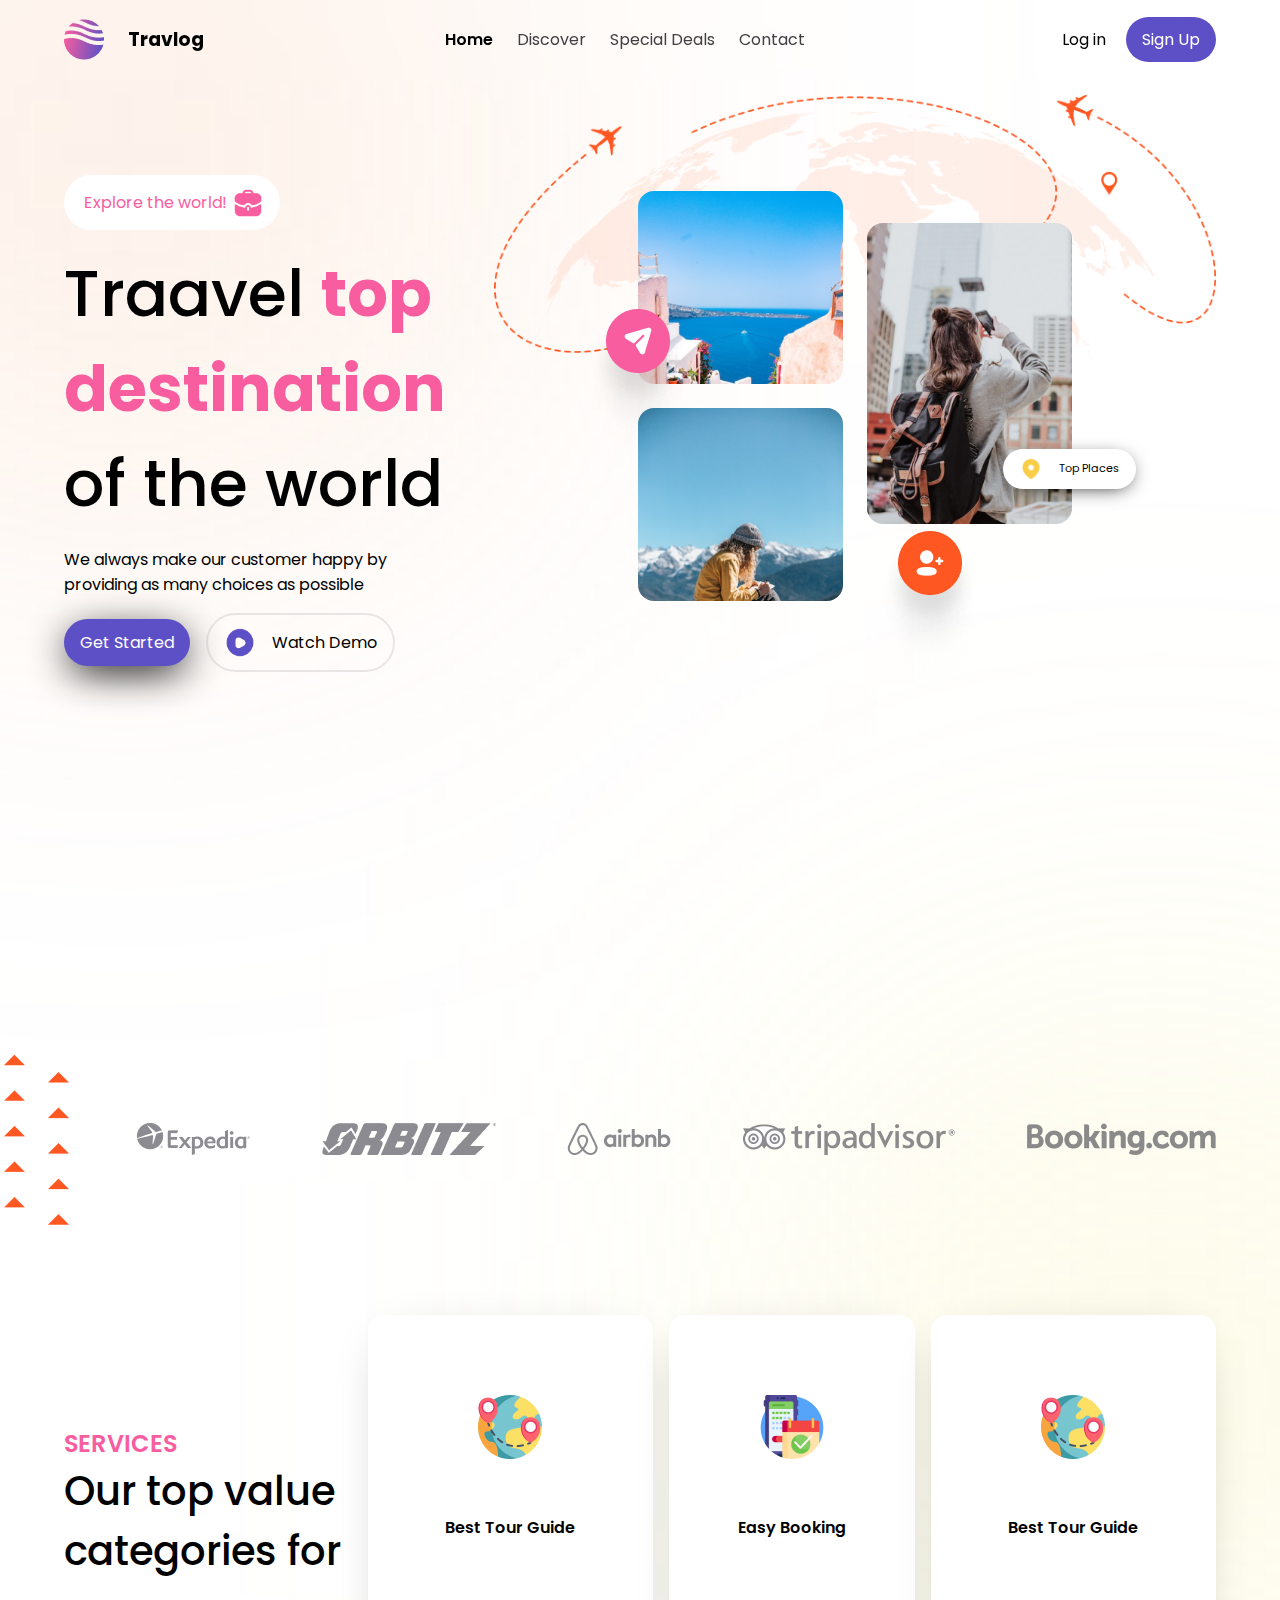
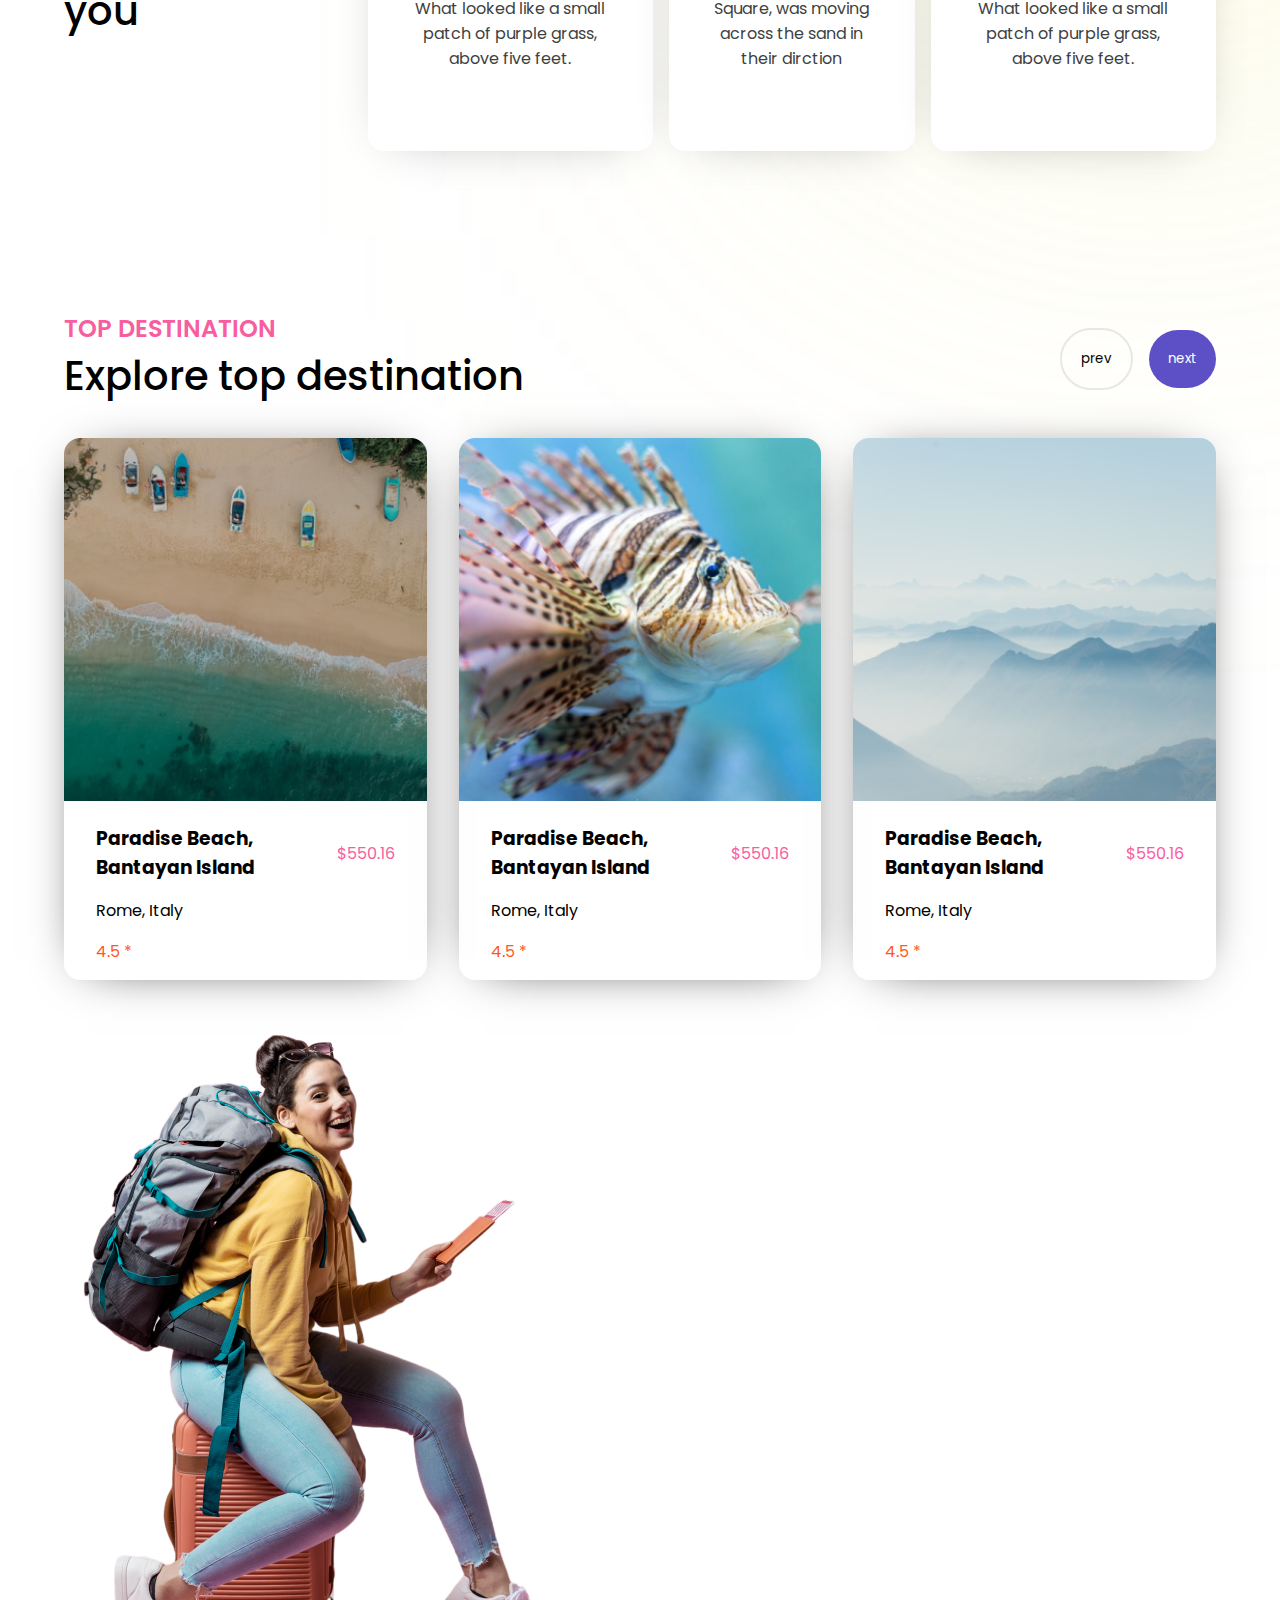
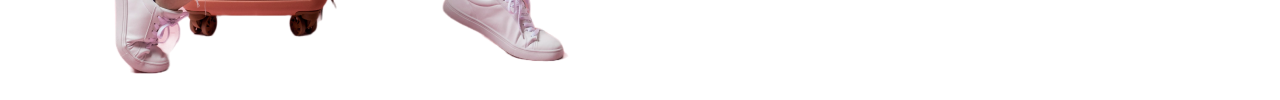
==== indext.html @ 94cabd5f "Initial commit" ====
<!DOCTYPE html>
<html lang="en">

<head>
    <meta charset="UTF-8">
    <meta name="viewport" content="width=device-width, initial-scale=1.0">
    <title>Travel</title>
    <link rel="stylesheet" href="style.css">
    <link rel="icon" href="images/logo.png" />
</head>

<body>
    <div class="container">
        <span class="oragne-gradient"></span>
        <nav>
            <div class="logo-filed">
                <img src="images/logo.png" alt="">
                <h3>Travlog</h3>
            </div>
            <ul class="list-items">
                <li>Home</li>
                <li>Discover</li>
                <li>Special Deals</li>
                <li>Contact</li>
            </ul>
            <div class="sign-in-sign-up-btn">
                <a href="#">Log in</a>
                <a href="#">Sign Up</a>
            </div>
        </nav>

        <section class="section1">
            <div class="left-side-content">
                <a href="#" class="explore"><img src="images/work.png" alt=""> Explore the world!</a>
                <h1>Traavel <span>top destination</span> of the world</h1>
                <p>We always make our customer happy by providing as many choices as possible</p>
                <div class="btns">
                    <a href="#">Get Started</a>
                    <a href="#"><img src="images/play-circle-icon.png" alt=""> Watch Demo</a>
                </div>
            </div>
            <div class="right-side-content">
                <img src="images/layer.png" alt="" class="layer">
                <div class="images-field">
                    <div class="right-image-field">
                        <img src="images/icon (2).png" alt="" class="send-icon">
                        <div class="img-field">
                            <img src="images/image (2).png" alt="">
                        </div>
                        <div class="img-field">
                            <img src="images/image (3).png" alt="">
                        </div>
                    </div>
                    <div class="left-image-field">
                        <img src="images/image (4).png" alt="">
                        <img src="images/icon (3).png" alt="">
                        <a href="#" class="location"><img src="images/location.png" alt="" class="loc-icon"> Top Places</a>
                    </div>
                </div>
            </div>
        </section>


        <section class="section2">
            <span class="yellow-gradient"></span>
            <img src="images/brand (1).png" alt="">
            <img src="images/brand (2).png" alt="">
            <img src="images/brand (3).png" alt="">
            <img src="images/brand (4).png" alt="">
            <img src="images/brand (5).png" alt="">
            <img src="images/stars5.png" alt="" class="start">
        </section>


        <section class="section3">
            <div class="content">
                <p class="pink-heading">SERVICES</p>
                <h1 class="sub-heading">Our top value categories for you</h1>
            </div>
            <div class="sec-card">
                <img src="images/destination.png" alt="">
                <p>Best Tour Guide</p>
                <p>What looked like a small patch of purple grass, above five feet.</p>
            </div>
            <div class="sec-card">
                <img src="images/booking.png" alt="">
                <p>Easy Booking</p>
                <p>Square, was moving across the sand in their dirction</p>
            </div>
            <div class="sec-card">
                <img src="images/destination.png" alt="">
                <p>Best Tour Guide</p>
                <p>What looked like a small patch of purple grass, above five feet.</p>
            </div>
        </section>


        <section class="section4">
            <div class="top-container">
                <div class="heading">
                    <p class="pink-heading">TOP DESTINATION</p>
                    <p class="sub-heading">Explore top destination</p>
                </div>
                <div class="next-prev-btns">
                    <button>prev</button>
                    <button>next</button>
                </div>
            </div>
            <div class="bottom-container">
                <div class="bt-card">
                    <div class="img-field">
                        <img src="images/image (7).png" alt="">
                    </div>
                    <div class="details">
                        <span>
                            <h3>Paradise Beach, Bantayan Island</h3>
                            <p>$550.16</p>
                        </span>
                        <p>Rome, Italy</p>
                        <p class="rating">4.5 *</p>
                    </div>
                </div>
                <div class="bt-card">
                    <div class="img-field">
                        <img src="images/image (8).png" alt="">
                    </div>
                    <div class="details">
                        <span>
                            <h3>Paradise Beach, Bantayan Island</h3>
                            <p>$550.16</p>
                        </span>
                        <p>Rome, Italy</p>
                        <p class="rating">4.5 *</p>
                    </div>
                </div>
                <div class="bt-card">
                    <div class="img-field">
                        <img src="images/image (9).png" alt="">
                    </div>
                    <div class="details">
                        <span>
                            <h3>Paradise Beach, Bantayan Island</h3>
                            <p>$550.16</p>
                        </span>
                        <p>Rome, Italy</p>
                        <p class="rating">4.5 *</p>
                    </div>
                </div>
            </div>
        </section>



        <section class="section5">
            <div class="section5-left-field">
                <div class="yellow-container">
                    <img src="/images/girl-img.png" alt="">
                </div>
            </div>
            <div class="section5-right-field"></div>
        </section>
    </div>
</body>

</html>
---- style.css ----
@import url('https://fonts.googleapis.com/css2?family=Poppins:ital,wght@0,100;0,200;0,300;0,400;0,500;0,600;0,700;0,800;0,900;1,100;1,200;1,300;1,400;1,500;1,600;1,700;1,800;1,900&display=swap');


* {
    padding: 0;
    margin: 0;
    box-sizing: border-box;
    font-family: "Poppins", sans-serif;
    text-decoration: none;
}

:root{
    --padding: 1rem 5%;
    --grey-500: #403f42;
    --btn-color: #5D50C6;
    --pink-color: #F85E9F;
    --black-color: #000;
    --white-color: #fff;
    --rating-color: #FF5722;
}

body {
    overflow-x: hidden;
}

.container {
    width: 100%;
}




/* ========================nav============================= */

nav {
    width: 100%;
    display: flex;
    align-items: center;
    justify-content: space-between;
    padding: var(--padding);
    position: sticky;
    top: 0;
    backdrop-filter: blur(20px);
    z-index: 100;
}

nav ul,.logo-filed {
    display: flex;
    align-items: center;
    gap: 1.5rem;
    list-style: none;
}

nav ul li:first-child {
    font-weight: 600;
    color: var(--black-color);
}

nav .list-items li {
    color: var(--grey-500);
}

.sign-in-sign-up-btn {
    border-radius: 10rem;
    padding: 0.7rem 0;
}

.sign-in-sign-up-btn a {
    background: var(--btn-color);
    color: var(--white-color);
    padding: 0.7rem 1rem;
    border-radius: 10rem;
}

.sign-in-sign-up-btn a:first-child {
    background: var(--white-color);
    color: var(--black-color);
}




/* =========================section1=============================== */

.oragne-gradient::before {
    content: '';
    position: absolute;
    width: 500px;
    height: 500px;
    background: #f5a56f5f;
    filter: blur(300px);
    z-index: -1;
    left: -8rem;
    top: -6rem;
}

.section1 {
    width: 100%;
    display: grid;
    grid-template-columns: 1fr 2fr;
    gap: 3rem;
    padding: var(--padding);
    height: 100vh;
}

.section1 .left-side-content {
    display: flex;
    gap: 1rem;
    flex-direction: column;
    padding: 5rem 0;
}

.section1 .explore {
    display: flex;
    align-items: center;
    flex-direction: row-reverse;
    color: var(--pink-color);
    background: var(--white-color);
    padding: 0.7rem 1rem;
    border-radius: 10rem;
    gap: 5px;
    width: 13.5rem;
}

.section1 a img {
    width: 2rem;
}

.section1 .left-side-content h1 {
    font-size: 5vw;
    font-weight: 500;
}

.section1 .left-side-content h1 span {
    color: var(--pink-color);
    font-weight: 700;
}

.left-side-content .btns {
    display: flex;
    align-items: center;
    gap: 1rem;

}

.btns a {
    background: var(--btn-color);
    color: var(--white-color);
    padding: 0.7rem 1rem;
    border-radius: 10rem;
    box-shadow: 0 10px 40px -5px var(--black-color);
}

.btns a:last-child {
    background: transparent;
    color: var(--black-color);
    display: flex;
    align-items: center;
    gap: 1rem;
    padding: 0.7rem 1rem;
    border-radius: 10rem;
    border: 2px solid #aeaeae47;
    box-shadow: none;
}

.section1 .right-side-content .layer {
    width: 100%;
}

.section1 .right-side-content {
    position: relative;
}

.right-side-content .images-field {
    display: flex;
    position: absolute;
    top: 6rem;
    left: 20%;
    width: 60%;
    gap: 1.5rem;
}

.right-image-field {
    display: flex;
    gap: 1.5rem;
    flex-direction: column;
    width: 100%;
}

.right-image-field .img-field {
    height: 30%;
    overflow: hidden;
    border-radius: 1rem;
    width: 100%;
    position: relative;
}

.right-image-field .img-field img{
    width: 100%;
}

.left-image-field {
    padding-top: 2rem;
    width: 100%;
}

.left-image-field img:first-child {
    width: 100%;
    border-radius: 1rem;
}

.send-icon {
    position: absolute;
    top: 45%;
    left: 0%;
    transform: translate(-50%,-100%);
    z-index: 10;
}

.location {
    display: flex;
    align-items: center;
    border-radius: 10rem;
    background: var(--white-color);
    padding: 0.5rem 1rem;
    color: var(--black-color);
    position: absolute;
    top: 40%;
    gap: 1rem;
    right: -4rem;
    box-shadow: 0 4px 20px -7px var(--black-color);
    font-size: 0.7rem;

}

.location img {
    width: 1.5rem !important;
}








/* ============================section2======================== */

.section2 {
    padding: var(--padding);
    display: flex;
    align-items: center;
    justify-content: space-between;
    gap: 1rem;
    width: 100%;
    margin-top: 8rem;
}

.section2 .start {
    position: absolute;
    left: 4px;
}

.yellow-gradient:before {
    content: '';
    position: absolute;
    width: 500px;
    height: 500px;
    background: #f5e86f5f;
    filter: blur(300px);
    z-index: -1;
    right: -8rem;
}






/* ========================section3====================== */

.section3 {
    display: flex;
    align-items: center;
    padding: var(--padding);
    margin-top: 8rem;
    gap: 1rem;
}

.pink-heading{
    color: var(--pink-color);
    font-weight: 600;
    font-size: 1.5rem;
}

.sub-heading{
    font-size: 2.5rem;
    font-weight: 500;
}

.sec-card {
    background: var(--white-color);
    padding: 5rem 2rem;
    display: flex;
    align-items: center;
    flex-direction: column;
    text-align: center;
    gap: 3.5rem;
    border-radius: 1rem;
    box-shadow: 0 8px 50px -25px #00000055;
}

.sec-card p{
    font-weight: 600;
}

.sec-card p:last-child {
    font-weight: 400;
    color: var(--grey-500);
}








/* ========================section4============================= */

.section4 {
    display: flex;
    flex-direction: column;
    gap: 2rem;
    margin-top: 8rem;
    padding: var(--padding);
}

.section4 .top-container{
    display: flex;
    align-items: center;
    justify-content: space-between;
}

.section4 .top-container .next-prev-btns {
    display: flex;
    align-items: center;
    gap: 1rem;
}

.next-prev-btns button {
    border: 0;
    outline: 0;
    padding: 1.2rem;
    border-radius: 10rem;
    background: var(--btn-color);
    color: var(--white-color);
}

.next-prev-btns button:first-child {
    background: transparent;
    color: var(--black-color);
    border: 2px solid #aeaeae47;
}

.section4 .bottom-container {
    display: grid;
    grid-template-columns: repeat(auto-fill,minmax(350px,1fr));
    gap: 2rem;
}

.bottom-container .bt-card {
    border-radius: 1rem;
    box-shadow: 0 4px 50px -25px rgba(0,0,0,1);
}

.bottom-container .bt-card img {
    border-radius: 1rem 1rem 0 0;
    width: 100%;
}

.bt-card .details {
    padding: 1rem 2rem;
    gap: 1rem;
    display: flex;
    flex-direction: column;
}

.bt-card .details span {
    display: flex;
    align-items: center;
    justify-content: space-between;
}

.bt-card .details span p {
    color: var(--pink-color);
}

.bt-card .rating {
    color: var(--rating-color);
}













@media(max-width: 800px){
    .section1 {
        grid-template-columns: 1fr;
        height: 100vh;
    }
    .section1 .left-side-content {
        padding: 1rem 0;
    }
    .section2 {
        margin-top: 20rem;
        flex-wrap: wrap;
    }
    .section2 .start {
        display: none;
    }
    .section3 {
        flex-direction: column;
        gap: 2rem;
    }
    .sec-card {
        width: 80%;
    }
    .section4 .bottom-container {
        grid-template-columns: repeat(auto-fill,minmax(250px,1fr));
        gap: 2rem;
    }
}
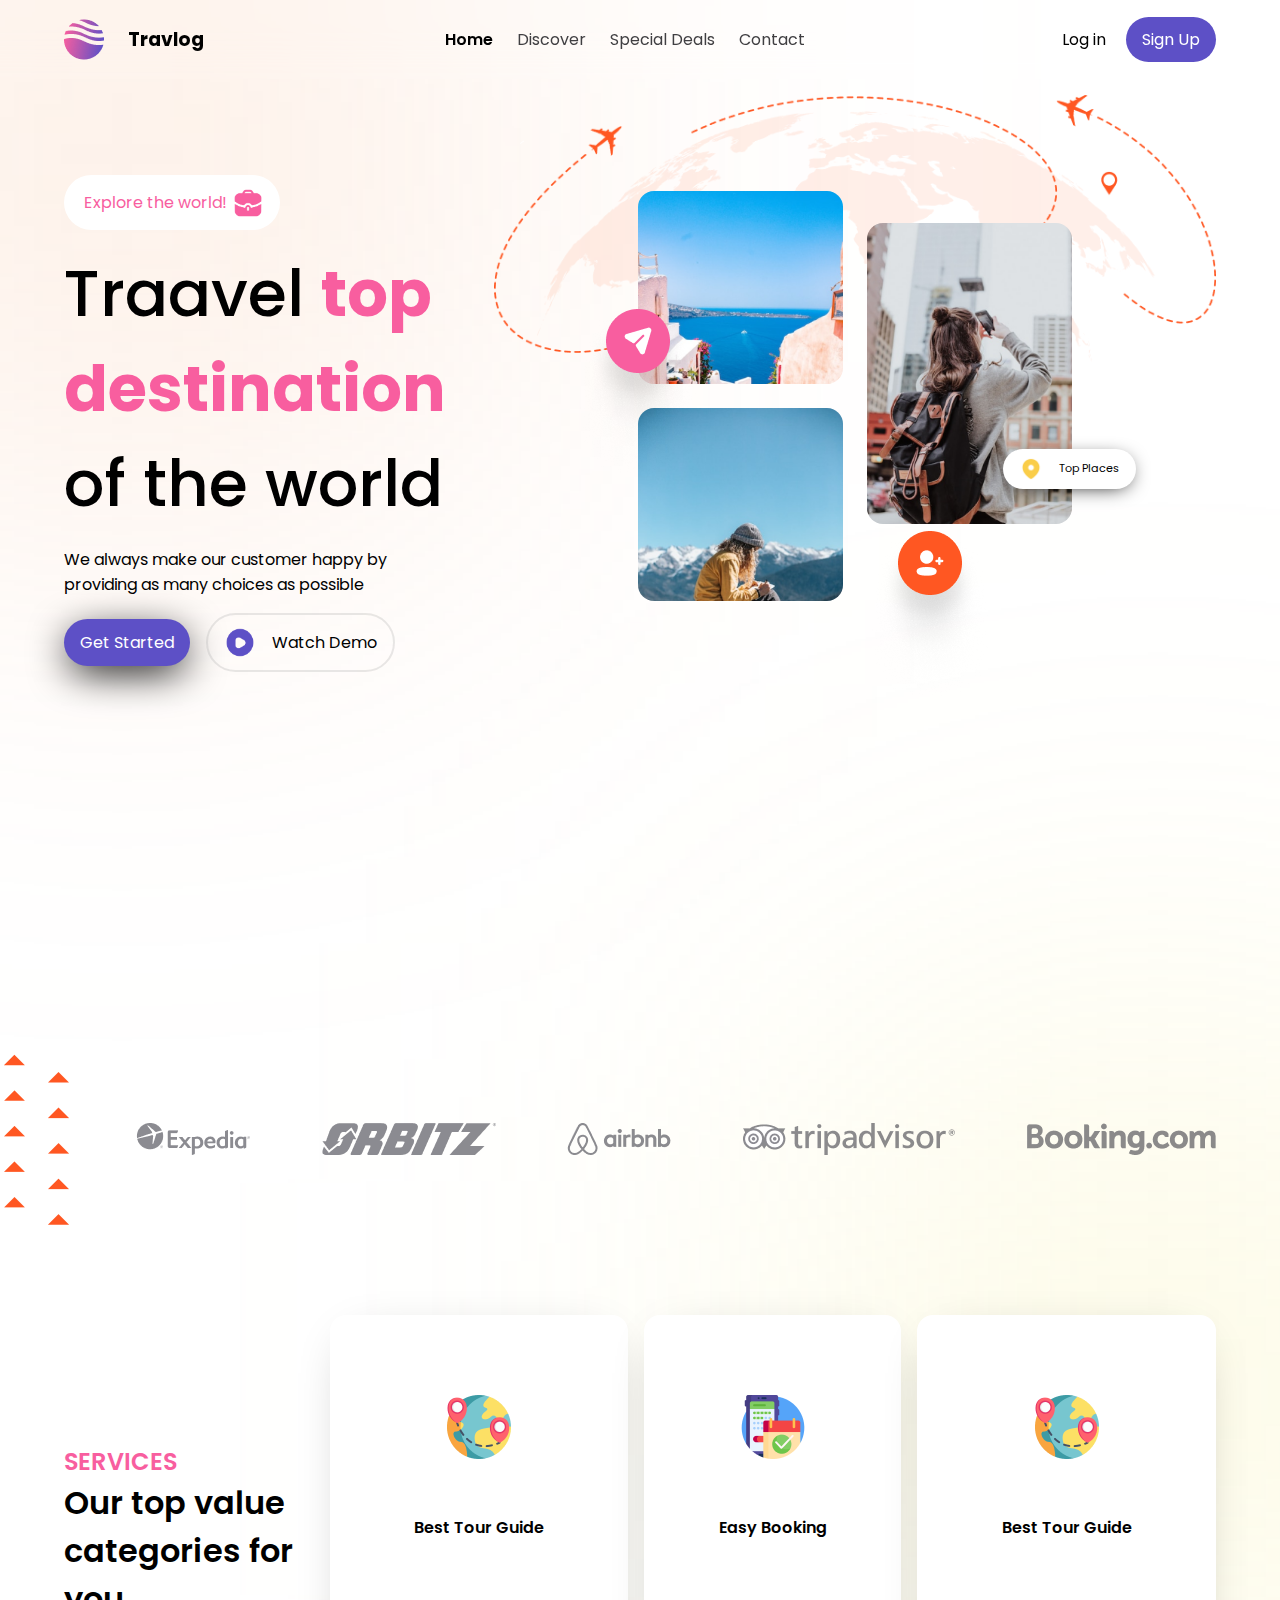
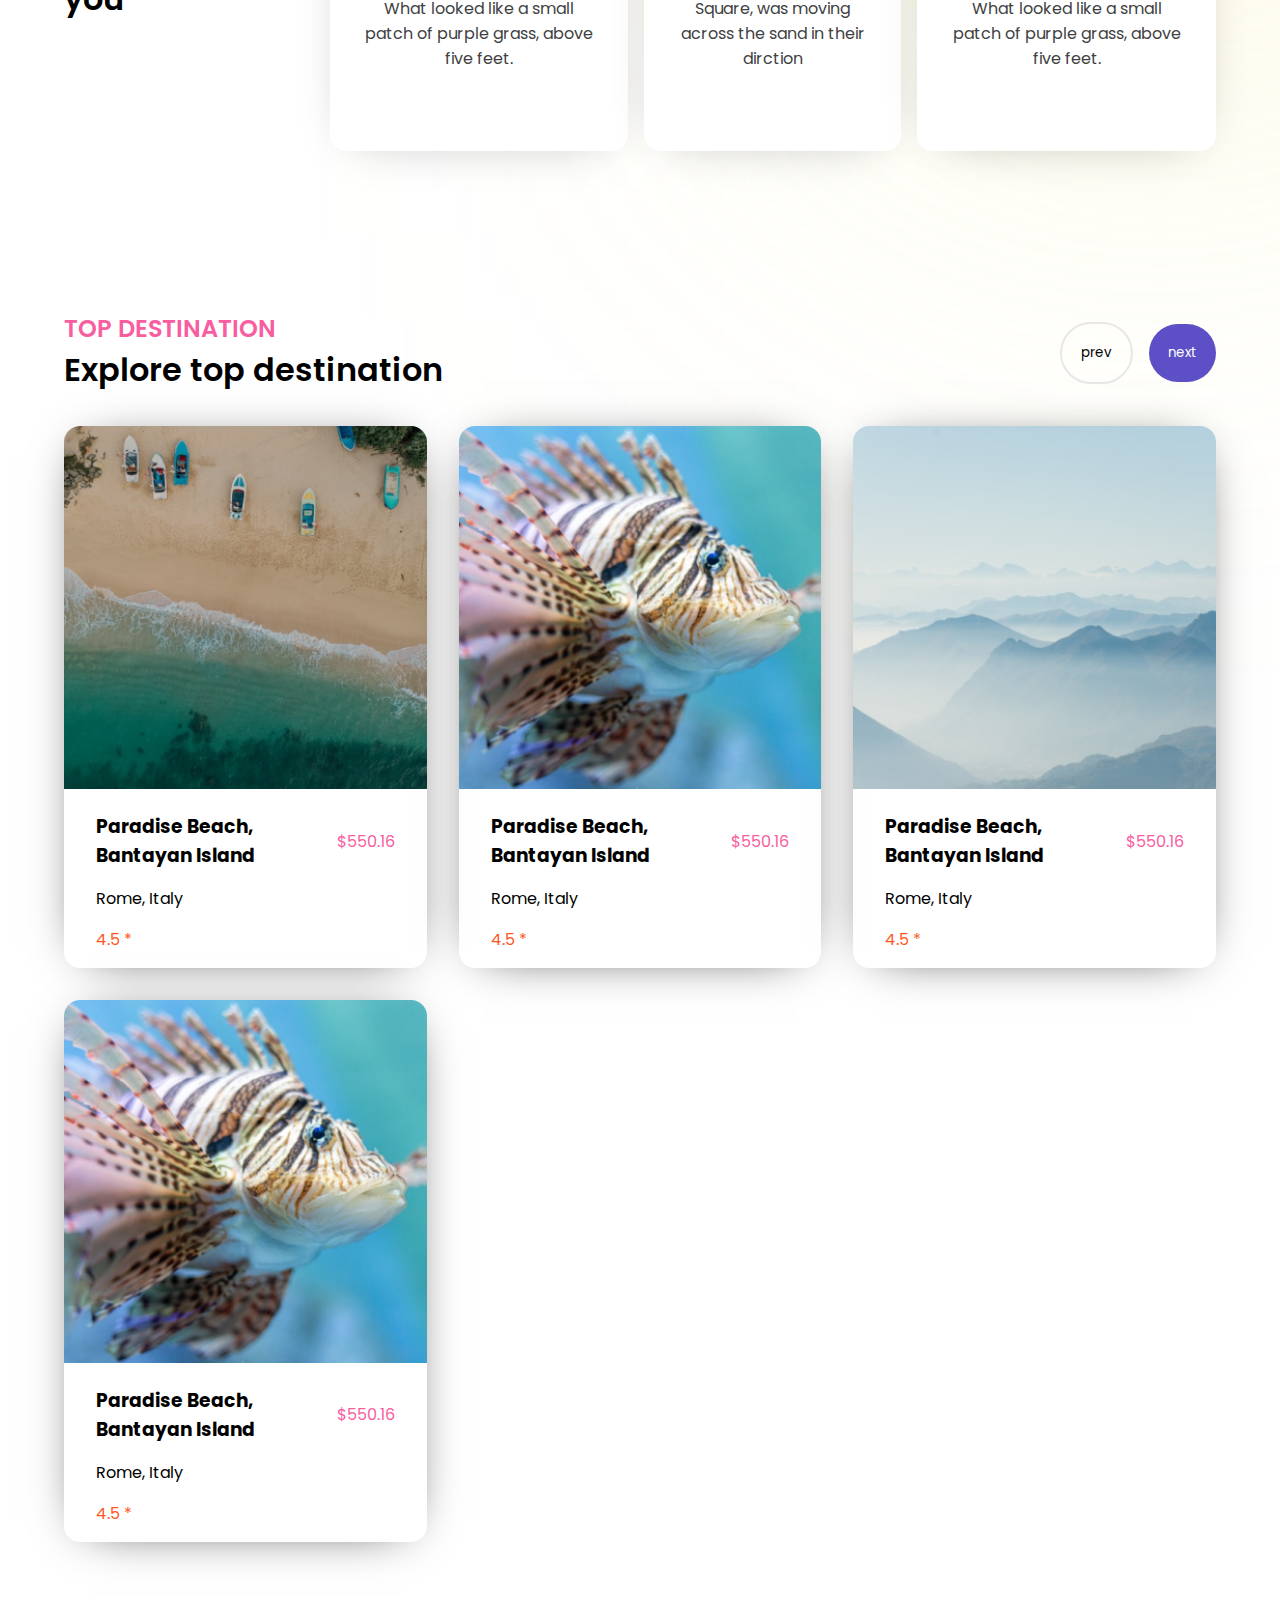
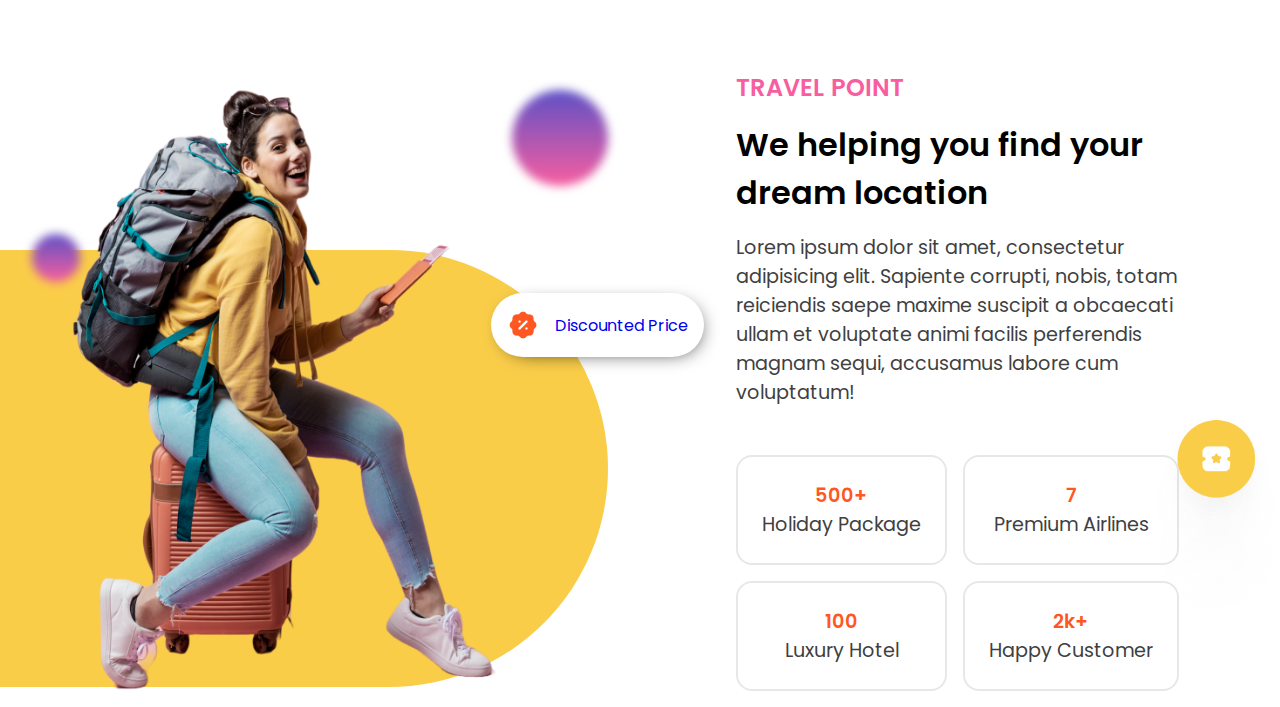
==== commit 75154983: "section5" ====
--- a/indext.html
+++ b/indext.html
@@ -146,6 +146,19 @@
                         <p class="rating">4.5 *</p>
                     </div>
                 </div>
+                <div class="bt-card">
+                    <div class="img-field">
+                        <img src="images/image (8).png" alt="">
+                    </div>
+                    <div class="details">
+                        <span>
+                            <h3>Paradise Beach, Bantayan Island</h3>
+                            <p>$550.16</p>
+                        </span>
+                        <p>Rome, Italy</p>
+                        <p class="rating">4.5 *</p>
+                    </div>
+                </div>
             </div>
         </section>
 
@@ -153,11 +166,43 @@
 
         <section class="section5">
             <div class="section5-left-field">
+                <img src="/images/girl-img.png" alt="" class="girl-image">
                 <div class="yellow-container">
-                    <img src="/images/girl-img.png" alt="">
-                </div>
-            </div>
-            <div class="section5-right-field"></div>
+                    <a href="#" class="discount"><img src="images/discount.png" alt="" class="loc-icon"> Discounted Price</a>
+                    <span class="gradient-color"></span>                    
+                    <span class="gradient-color2"></span>                    
+
+                </div>
+            </div>
+            <div class="section5-right-field">
+                <p class="pink-heading">TRAVEL POINT</p>
+                <P class="sub-heading">We helping you find your dream location</P>
+                <p class="paragraph">Lorem ipsum dolor sit amet, consectetur adipisicing elit. Sapiente corrupti, nobis, totam reiciendis saepe maxime suscipit a obcaecati ullam et voluptate animi facilis perferendis magnam sequi, accusamus labore cum voluptatum!</p>
+
+                <div class="four-box">
+                    <div>
+                        <span>
+                            <p>500+</p>
+                            <P>Holiday Package</P>
+                        </span>
+                        <span>
+                            <p>100</p>
+                            <p>Luxury Hotel</p>
+                        </span>
+                    </div>
+                    <div>
+                        <span>
+                            <p>7</p>
+                            <p>Premium Airlines</p>
+                        </span>
+                        <span>
+                            <p>2k+</p>
+                            <p>Happy Customer</p>
+                        </span>
+                    </div>
+                    <img src="images/icon (1).png" alt="" class="tag">
+                </div>
+            </div>
         </section>
     </div>
 </body>
--- a/style.css
+++ b/style.css
@@ -17,6 +17,7 @@
     --black-color: #000;
     --white-color: #fff;
     --rating-color: #FF5722;
+    --yellow-color: #FACD49;
 }
 
 body {
@@ -294,8 +295,8 @@
 }
 
 .sub-heading{
-    font-size: 2.5rem;
-    font-weight: 500;
+    font-size: 2.5vw;
+    font-weight: 600;
 }
 
 .sec-card {
@@ -365,7 +366,7 @@
 
 .section4 .bottom-container {
     display: grid;
-    grid-template-columns: repeat(auto-fill,minmax(350px,1fr));
+    grid-template-columns: repeat(auto-fill,minmax(280px,1fr));
     gap: 2rem;
 }
 
@@ -408,8 +409,147 @@
 
 
 
-
-
+/* ==================section5============================ */
+
+
+.section5 {
+    display: grid;
+    grid-template-columns: 1fr 1fr;
+    margin-top: 6rem;
+    width: 100%;
+    gap: 4rem;
+}
+
+.section5 .section5-left-field .girl-image {
+    width: 100%;
+    z-index: -1;
+}
+
+.section5 .section5-left-field {
+    position: relative;
+    display: flex;
+    align-content: center;
+    justify-content: center;
+}
+
+.section5 .yellow-container {
+    width: 100%;
+    height: 67%;
+    border-radius: 0 50rem 50rem 0;
+    background: var(--yellow-color);
+    position: relative;
+    position: absolute;
+    top: 30%;
+    z-index: -2;
+}
+
+.section5 .section5-right-field {
+    display: flex;
+    flex-direction: column;
+    gap: 1rem;
+    padding: 1rem 4rem;
+}
+
+.section5-left-field .discount {
+    display: flex;
+    align-items: center;
+    gap: 1rem;
+    position: absolute;
+    background: var(--white-color);
+    right: -6rem;
+    top: 10%;
+    padding: 1rem;
+    border-radius: 30rem;
+    box-shadow: 4px 4px 20px -10px var(--black-color);
+}
+
+.discount img {
+    width: 2rem;
+}
+
+.gradient-color::before,.gradient-color2::before {
+    width: 6rem;
+    height: 6rem;
+    content: '';
+    position: absolute;
+    background: linear-gradient(#5D50C6,#F85E9F);
+    top: -10rem;
+    border-radius: 30rem;
+    filter: blur(5px);
+    right: 0;
+}
+
+.gradient-color2::before {
+    left: 2rem;
+    width: 3rem;
+    height: 3rem;
+    top: -1rem;
+}
+
+
+
+.section5 .section5-right-field .paragraph {
+    color: var(--grey-500);
+    font-size: 1.5vw;
+}
+
+.section5 .section5-right-field .four-box {
+    display: flex;
+    gap: 1rem;
+    margin-top: 2rem;
+    width: 100%;
+    position: relative;
+}
+
+.four-box div {
+    display: flex;
+    flex-direction: column;
+    gap: 1rem;
+}
+
+.section5 .section5-right-field .four-box span {
+    border: 2px solid #00000018;
+    display: flex;
+    align-items: center;
+    justify-content: center;
+    flex-direction: column;
+    padding: 1.5rem;
+    border-radius: 1rem;
+    width: 100%;
+}
+
+.four-box span p:first-child {
+    font-size: 1.5vw;
+    font-weight: 600;
+    color: var(--rating-color);
+}
+
+.four-box span p:last-child {
+    color: var(--grey-500);
+    font-size: 1.5vw;
+}
+
+.four-box .tag {
+    position: absolute;
+    top: -3rem;
+    right: -6rem;
+    width: 12rem;
+}
+
+
+
+
+
+
+@media(max-width: 1000px){
+    .section5 {
+        grid-template-columns: 1fr;
+    }
+
+    .section5 .section5-left-field {
+        width: 80%;
+    }
+}
 
 
 @media(max-width: 800px){
@@ -438,5 +578,42 @@
         grid-template-columns: repeat(auto-fill,minmax(250px,1fr));
         gap: 2rem;
     }
-}
-
+    .section5 .section5-right-field .paragraph {
+        color: var(--grey-500);
+        font-size: 1rem;
+    }
+    .sub-heading{
+        font-size: 2rem;
+    }
+    .four-box span p:first-child {
+        font-size: 1rem;
+    }
+    
+    .four-box span p:last-child {
+        font-size: 2vw;
+    }
+}
+
+@media(max-width:500px){
+    .section2 {
+        display: flex;
+        flex-direction: column;
+        gap: 2rem;
+        margin-top: 14rem;
+    }
+    .section5-left-field .discount {
+        padding: 0.4rem;
+        font-size: 0.6rem;
+        gap: 0.5rem;
+        right: -3rem;
+    }
+    .section1 .left-side-content h1 {
+        font-size: 3rem;
+    }
+    .section1,.section2,.section3,.section5 {
+        text-align: center;
+        align-items: center;
+        justify-content: center;
+    }
+}
+
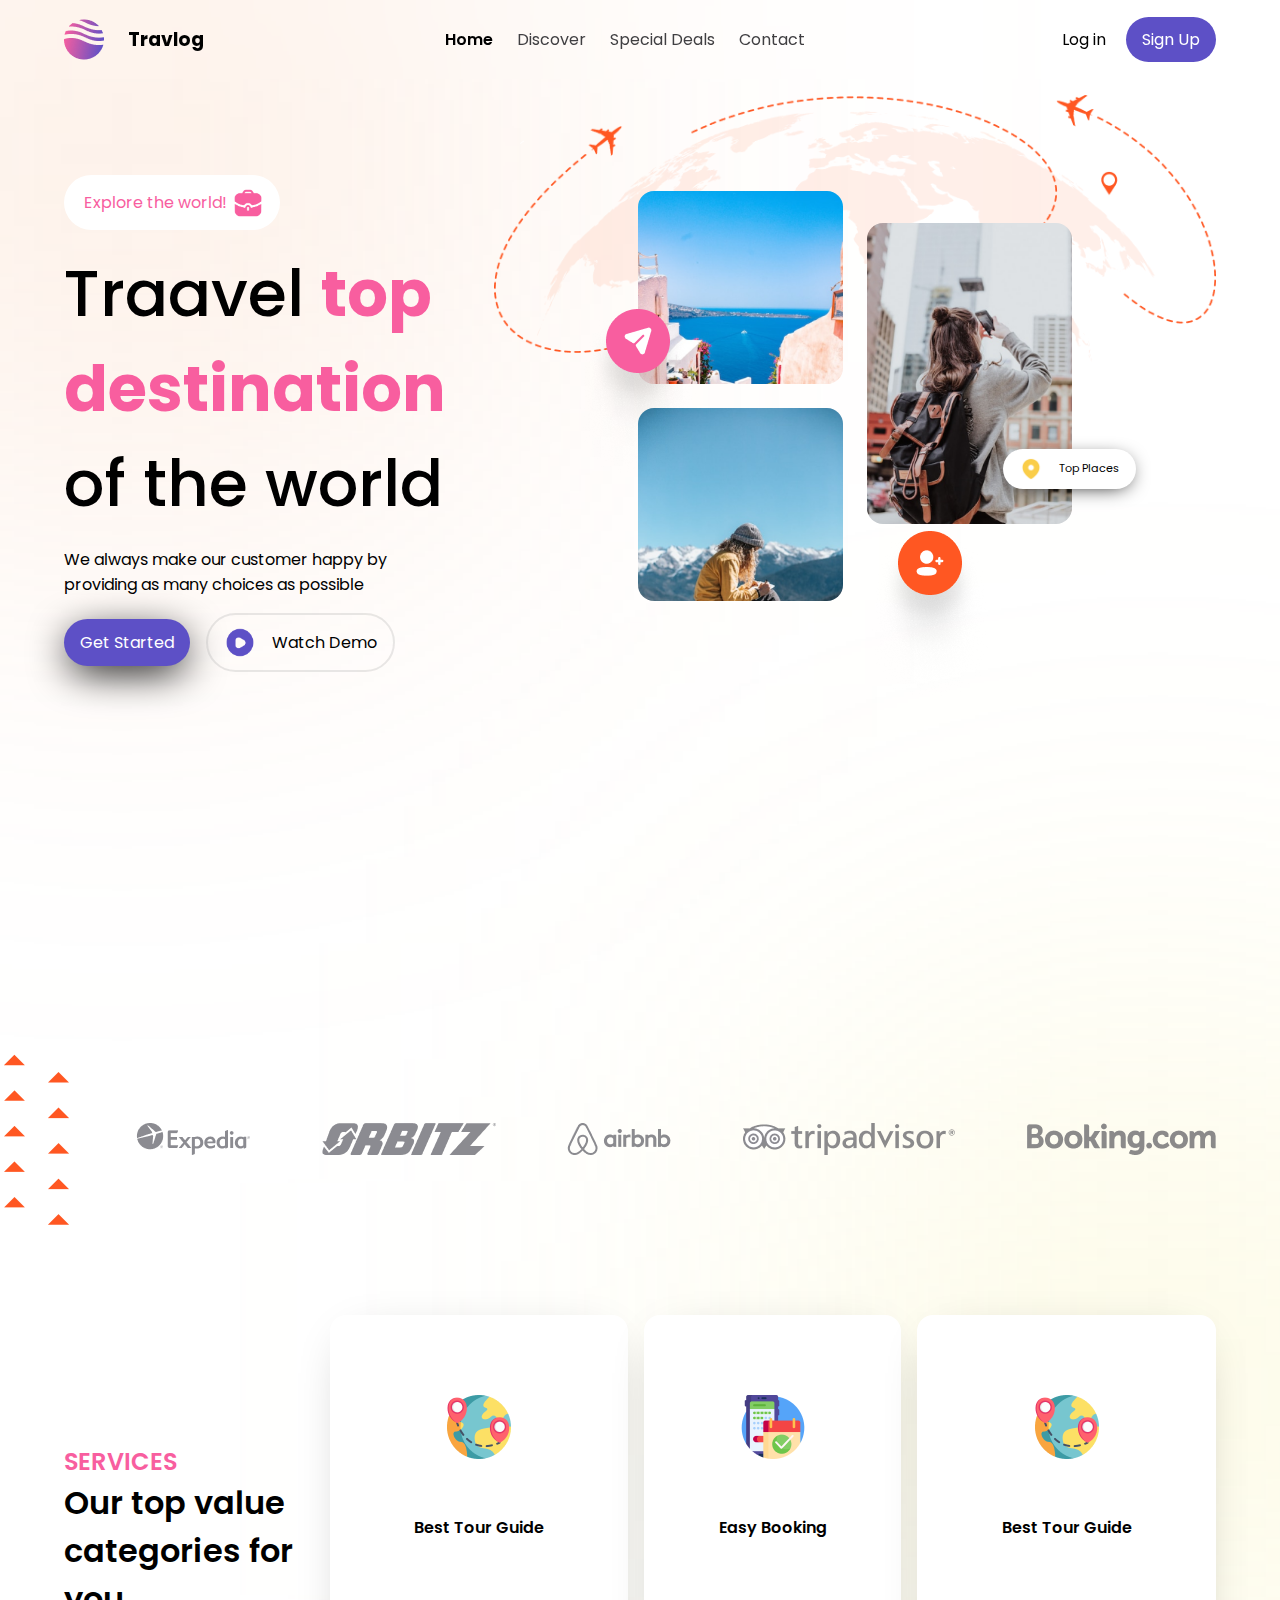
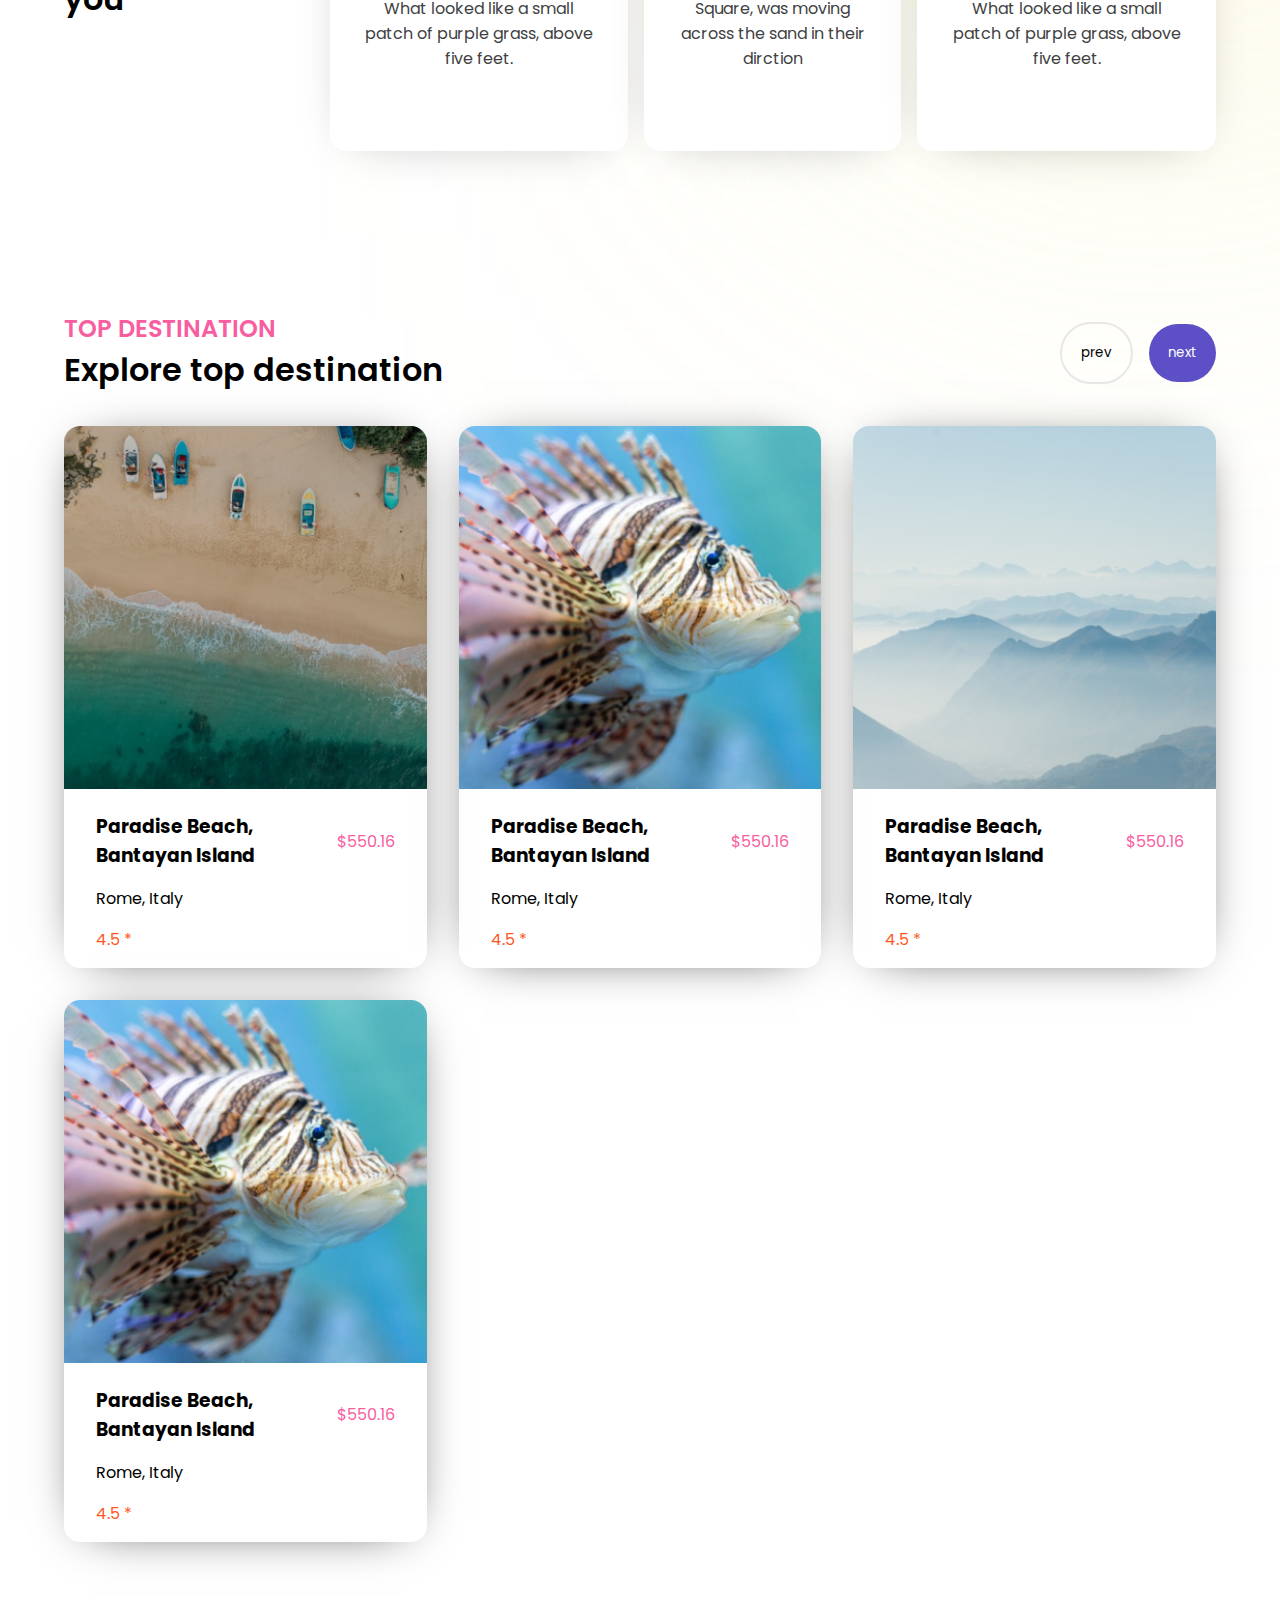
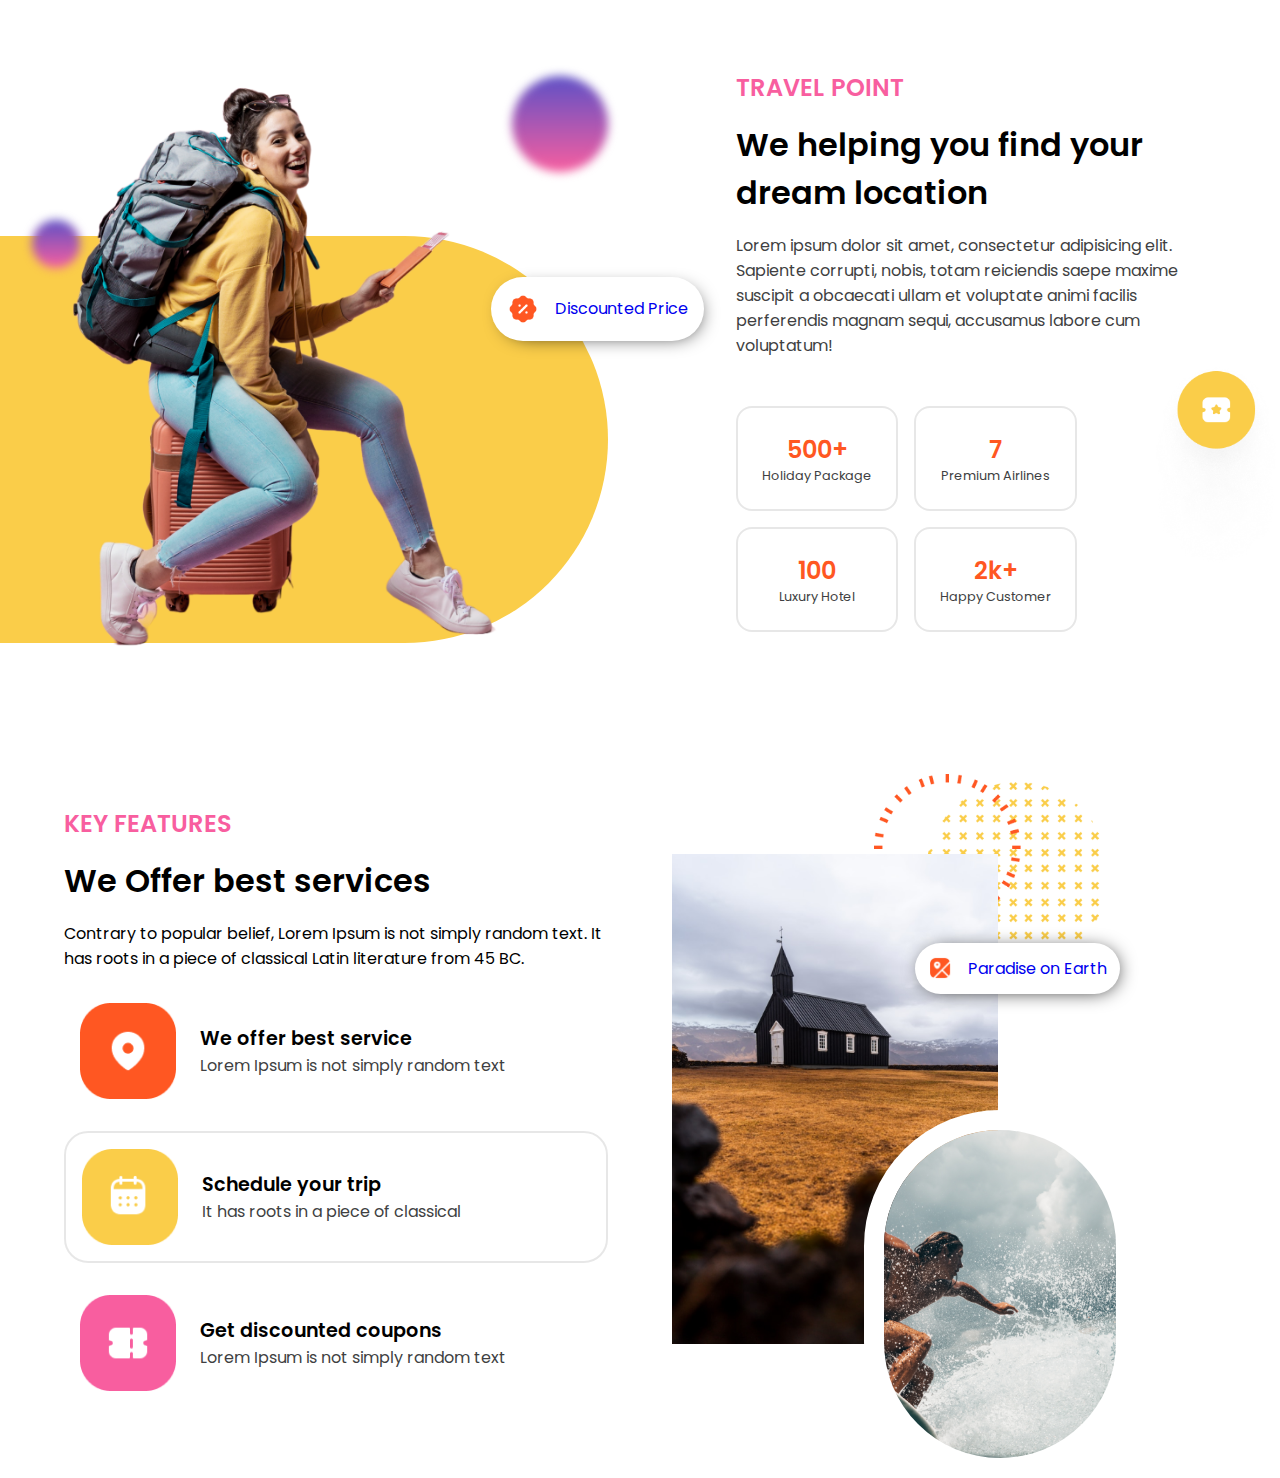
==== commit 4c604976: "section6" ====
--- a/indext.html
+++ b/indext.html
@@ -54,7 +54,8 @@
                     <div class="left-image-field">
                         <img src="images/image (4).png" alt="">
                         <img src="images/icon (3).png" alt="">
-                        <a href="#" class="location"><img src="images/location.png" alt="" class="loc-icon"> Top Places</a>
+                        <a href="#" class="location"><img src="images/location.png" alt="" class="loc-icon"> Top
+                            Places</a>
                     </div>
                 </div>
             </div>
@@ -168,16 +169,19 @@
             <div class="section5-left-field">
                 <img src="/images/girl-img.png" alt="" class="girl-image">
                 <div class="yellow-container">
-                    <a href="#" class="discount"><img src="images/discount.png" alt="" class="loc-icon"> Discounted Price</a>
-                    <span class="gradient-color"></span>                    
-                    <span class="gradient-color2"></span>                    
+                    <a href="#" class="discount"><img src="images/discount.png" alt="" class="loc-icon"> Discounted
+                        Price</a>
+                    <span class="gradient-color"></span>
+                    <span class="gradient-color2"></span>
 
                 </div>
             </div>
             <div class="section5-right-field">
                 <p class="pink-heading">TRAVEL POINT</p>
                 <P class="sub-heading">We helping you find your dream location</P>
-                <p class="paragraph">Lorem ipsum dolor sit amet, consectetur adipisicing elit. Sapiente corrupti, nobis, totam reiciendis saepe maxime suscipit a obcaecati ullam et voluptate animi facilis perferendis magnam sequi, accusamus labore cum voluptatum!</p>
+                <p class="paragraph">Lorem ipsum dolor sit amet, consectetur adipisicing elit. Sapiente corrupti, nobis,
+                    totam reiciendis saepe maxime suscipit a obcaecati ullam et voluptate animi facilis perferendis
+                    magnam sequi, accusamus labore cum voluptatum!</p>
 
                 <div class="four-box">
                     <div>
@@ -204,6 +208,46 @@
                 </div>
             </div>
         </section>
+
+
+        <section class="section6">
+            <div class="section6-left-field">
+                <p class="pink-heading">KEY FEATURES</p>
+                <p class="sub-heading">We Offer best services</p>
+                <p class="paragraph">Contrary to popular belief, Lorem Ipsum is not simply random text. It has roots in a piece of classical Latin literature from 45 BC.</p>
+                <div class="list">
+                    <span class="list-item">
+                        <img src="/images/location-icon.png" alt="">
+                        <span>
+                            <p>We offer best service</p>
+                            <p>Lorem Ipsum is not simply random text</p>
+                        </span>
+                    </span>
+                    <span class="list-item">
+                        <img src="/images/date-icon.png" alt="">
+                        <span>
+                            <p>Schedule your trip</p>
+                            <p>It has roots in a piece of classical</p>
+                        </span>
+                    </span>
+                    <span class="list-item">
+                        <img src="/images/tag-icon.png" alt="">
+                        <span>
+                            <p>Get discounted coupons</p>
+                            <p>Lorem Ipsum is not simply random text</p>
+                        </span>
+                    </span>
+                </div>
+            </div>
+            <div class="section6-right-field">
+                <div class="inner-right-field">
+                    <img src="images/image (5).png" alt="">
+                    <img src="images/image (6).png" alt="" class="second-image">
+                    <img src="images/stars2.png" alt="" class="circle-stars">
+                    <a href="#" class="map"><img src="images/map-icon.png" alt=""> Paradise on Earth</a>
+                </div>
+            </div>
+        </section>
     </div>
 </body>
 
--- a/style.css
+++ b/style.css
@@ -490,7 +490,7 @@
 
 .section5 .section5-right-field .paragraph {
     color: var(--grey-500);
-    font-size: 1.5vw;
+    font-size: 1rem;
 }
 
 .section5 .section5-right-field .four-box {
@@ -519,14 +519,14 @@
 }
 
 .four-box span p:first-child {
-    font-size: 1.5vw;
+    font-size: 1.5rem;
     font-weight: 600;
     color: var(--rating-color);
 }
 
 .four-box span p:last-child {
     color: var(--grey-500);
-    font-size: 1.5vw;
+    font-size: 1vw;
 }
 
 .four-box .tag {
@@ -541,6 +541,114 @@
 
 
 
+
+
+
+
+/* ====================section6=========================== */
+
+
+.section6 {
+    margin-top: 8rem;
+    display: grid;
+    grid-template-columns: 1fr 1fr;
+    gap: 4rem;
+    padding: var(--padding);
+}
+
+.section6-left-field {
+    display: flex;
+    flex-direction: column;
+    gap: 1rem;
+}
+
+.section6-left-field .list {
+    display: flex;
+    flex-direction: column;
+    gap: 1rem;
+}
+
+.section6-left-field .list .list-item {
+    display: flex;
+    gap: 1.5rem;
+    align-items: center;
+    padding: 1rem;
+}
+
+.section6-left-field .list .list-item img {
+    width: 6rem;
+}
+
+.section6-left-field .list .list-item:nth-child(2) {
+    border: 2px solid #00000018;
+    border-radius: 1.5rem;
+}
+
+.list .list-item p:first-child {
+    font-size: 1.2rem;
+    font-weight: 600;
+}
+
+.list .list-item p:last-child {
+    color: var(--grey-500);
+}
+
+
+
+
+.section6 .section6-right-field {
+    position: relative;
+    padding-top: 3rem;
+}
+
+
+.section6 .section6-right-field img{
+    width: 60%;
+}
+
+.section6 .section6-right-field .inner-right-field {
+    position: absolute;
+    width: 100%;
+}
+
+.circle-stars {
+    position: absolute;
+    top: -5rem;
+    right: 2rem;
+    z-index: -1;
+}
+
+.section6 .second-image {
+    position: absolute;
+    top: 16rem;
+    border: 1.3rem solid var(--white-color);
+    border-radius: 40rem;
+    right: 5rem;
+    width: 50% !important;
+}
+
+.section6-right-field .map {
+    display: flex;
+    gap: 1rem;
+    align-items: center;
+    background: var(--white-color);
+    padding: 0.8rem;
+    border-radius: 20rem;
+    position: absolute;
+    top: 18%;
+    right: 6rem;
+    box-shadow: 2px 2px 20px -6px var(--black-color);
+}
+
+.section6-right-field .map img{
+    width: 1.5rem;
+}
+
+
+
+
+
+
 @media(max-width: 1000px){
     .section5 {
         grid-template-columns: 1fr;
@@ -548,6 +656,9 @@
 
     .section5 .section5-left-field {
         width: 80%;
+    }
+    .section6-left-field .list .list-item img {
+        width: 4rem;
     }
 }
 
@@ -591,6 +702,13 @@
     
     .four-box span p:last-child {
         font-size: 2vw;
+    }
+
+    .section6 {
+        grid-template-columns: 1fr;
+    }
+    .next-prev-btns button {
+        display: none;
     }
 }
 
@@ -610,10 +728,8 @@
     .section1 .left-side-content h1 {
         font-size: 3rem;
     }
-    .section1,.section2,.section3,.section5 {
+    .section1,.section2,.section3,.section5,.section6-left-field .paragraph, .pink-heading, .sub-heading{
         text-align: center;
-        align-items: center;
-        justify-content: center;
-    }
-}
-
+    }
+}
+
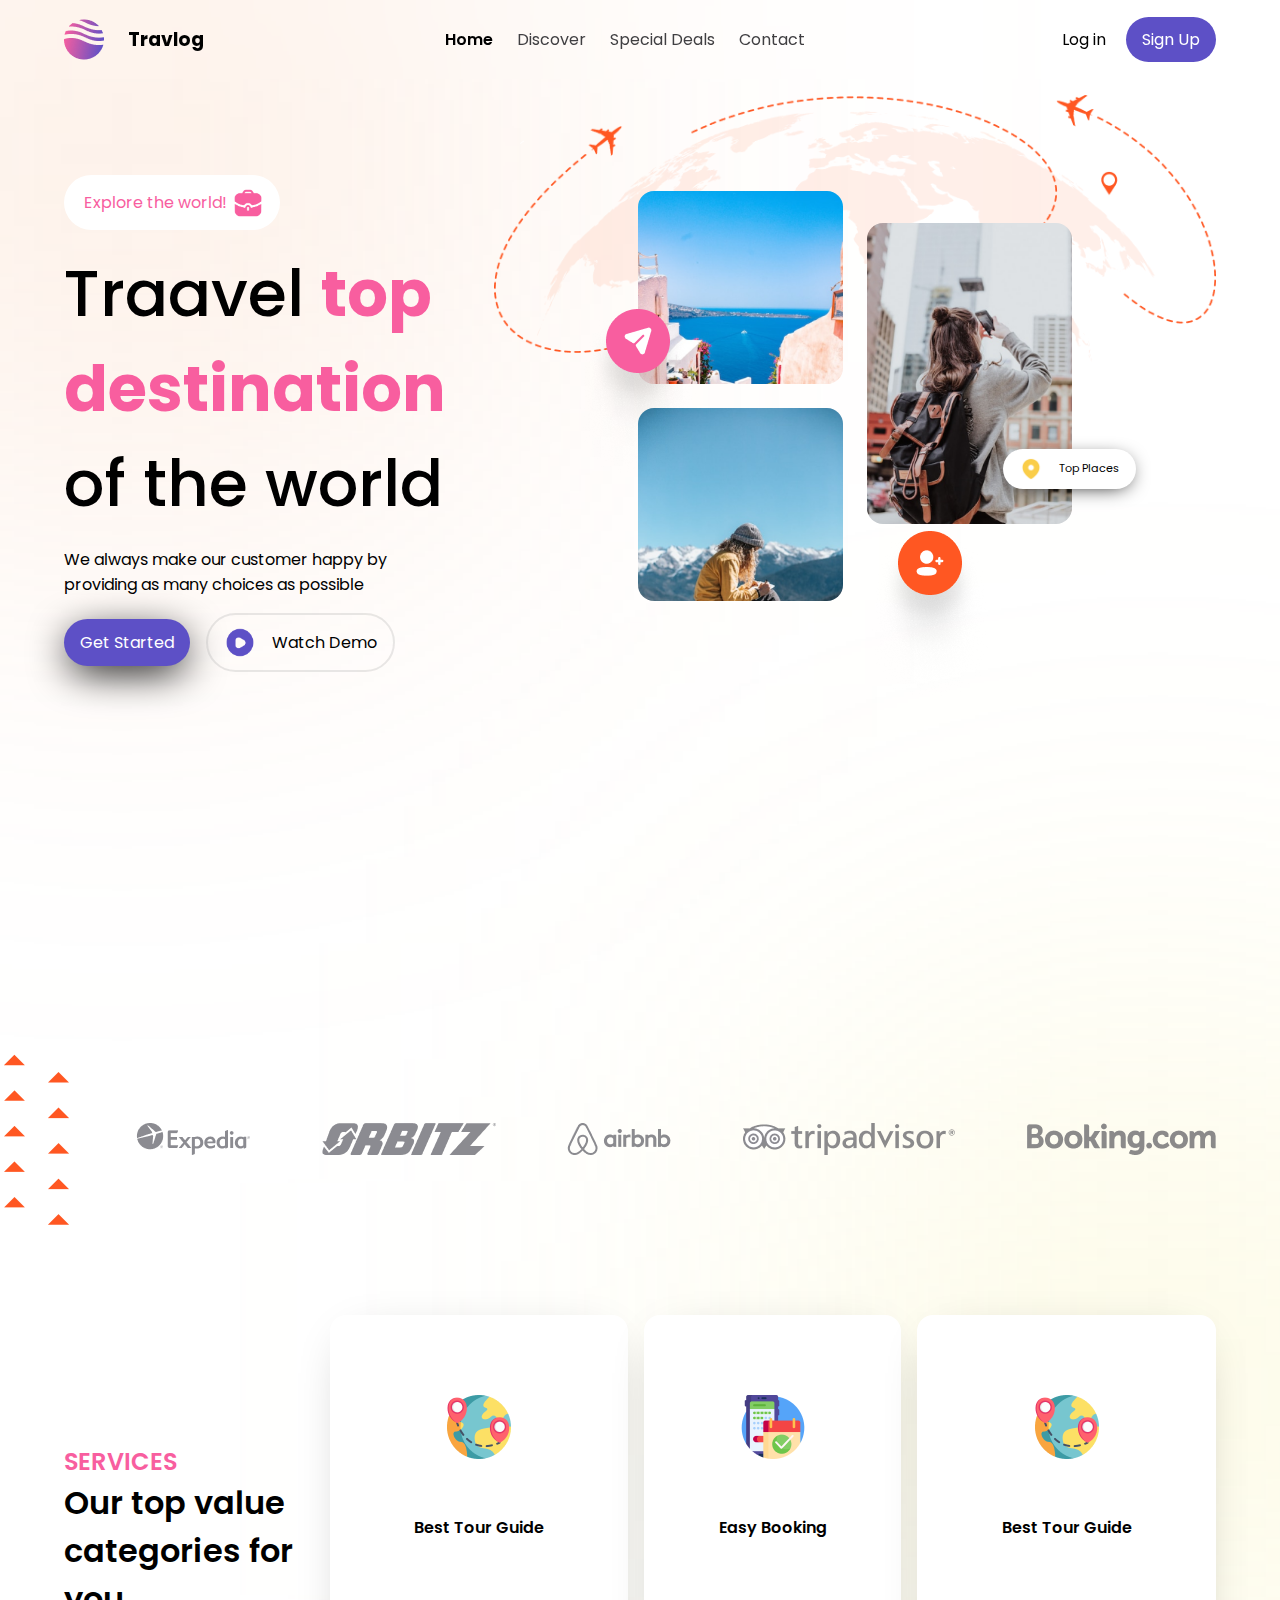
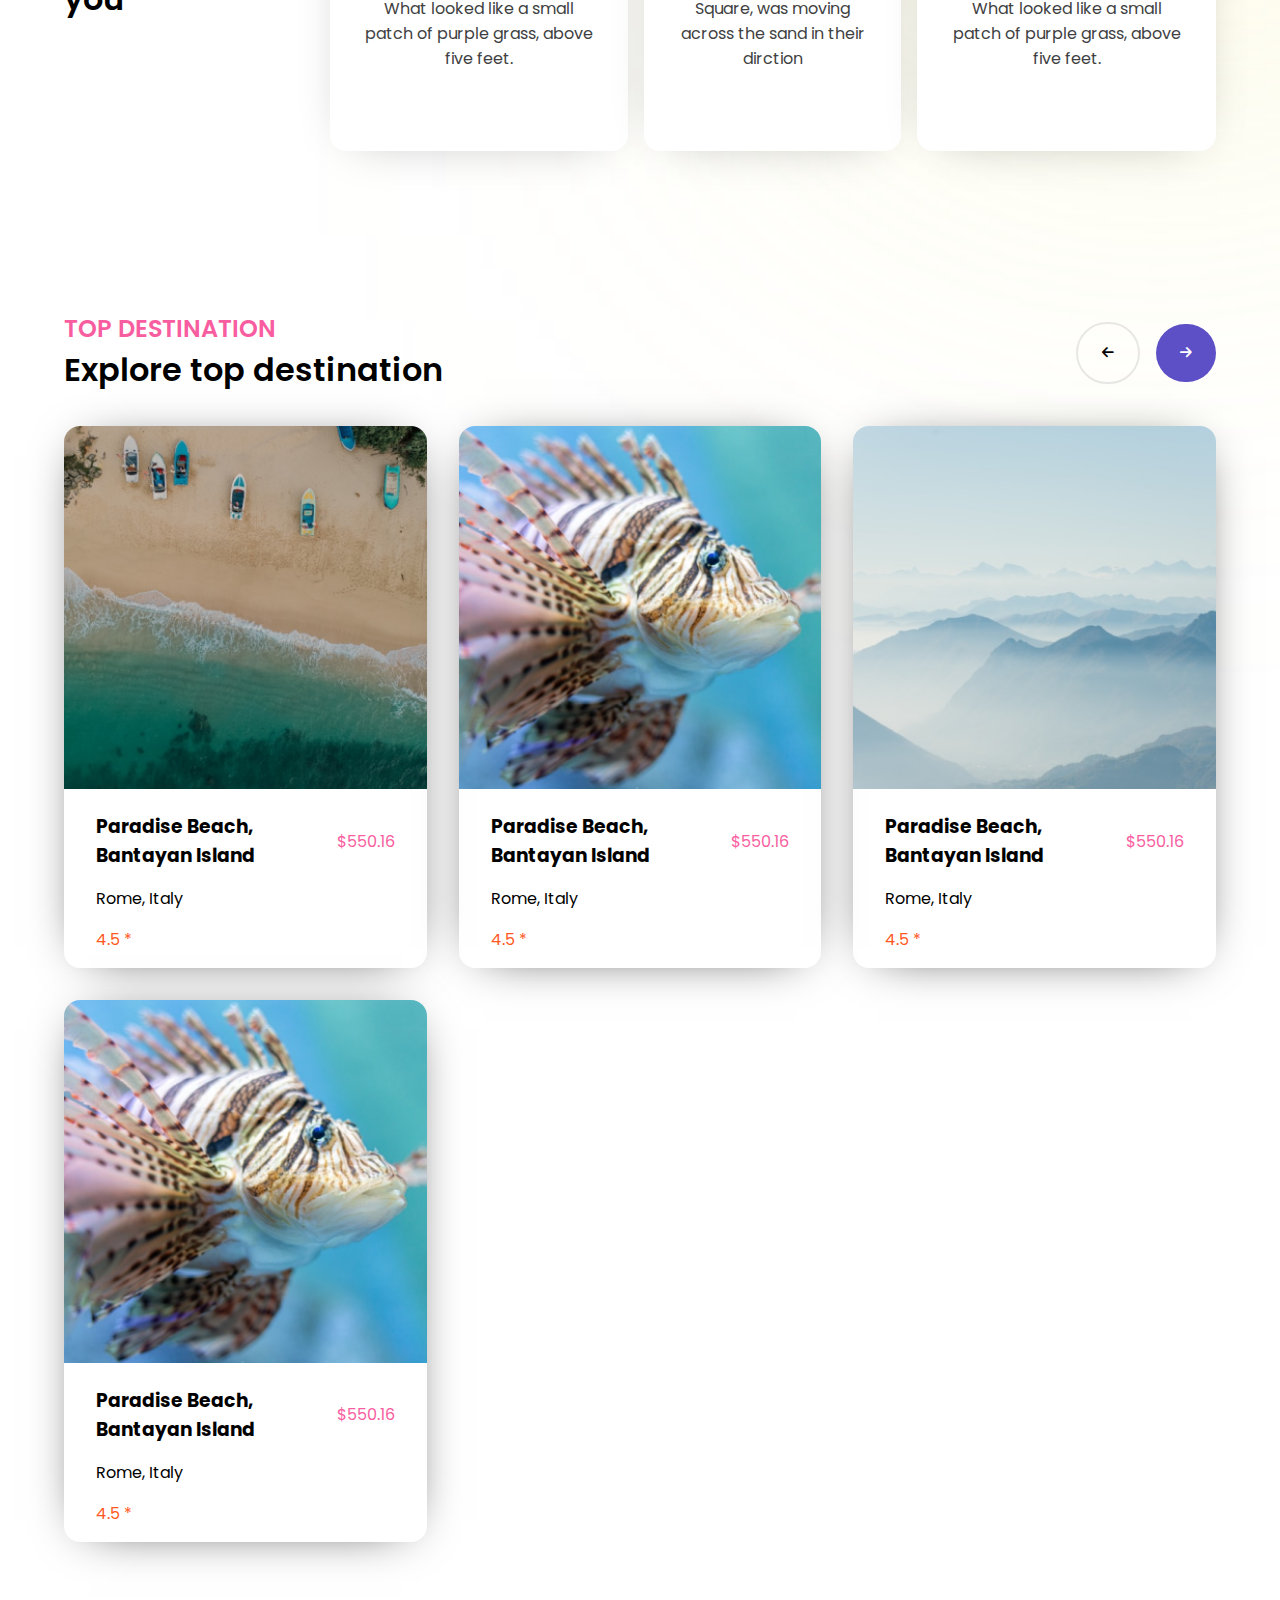
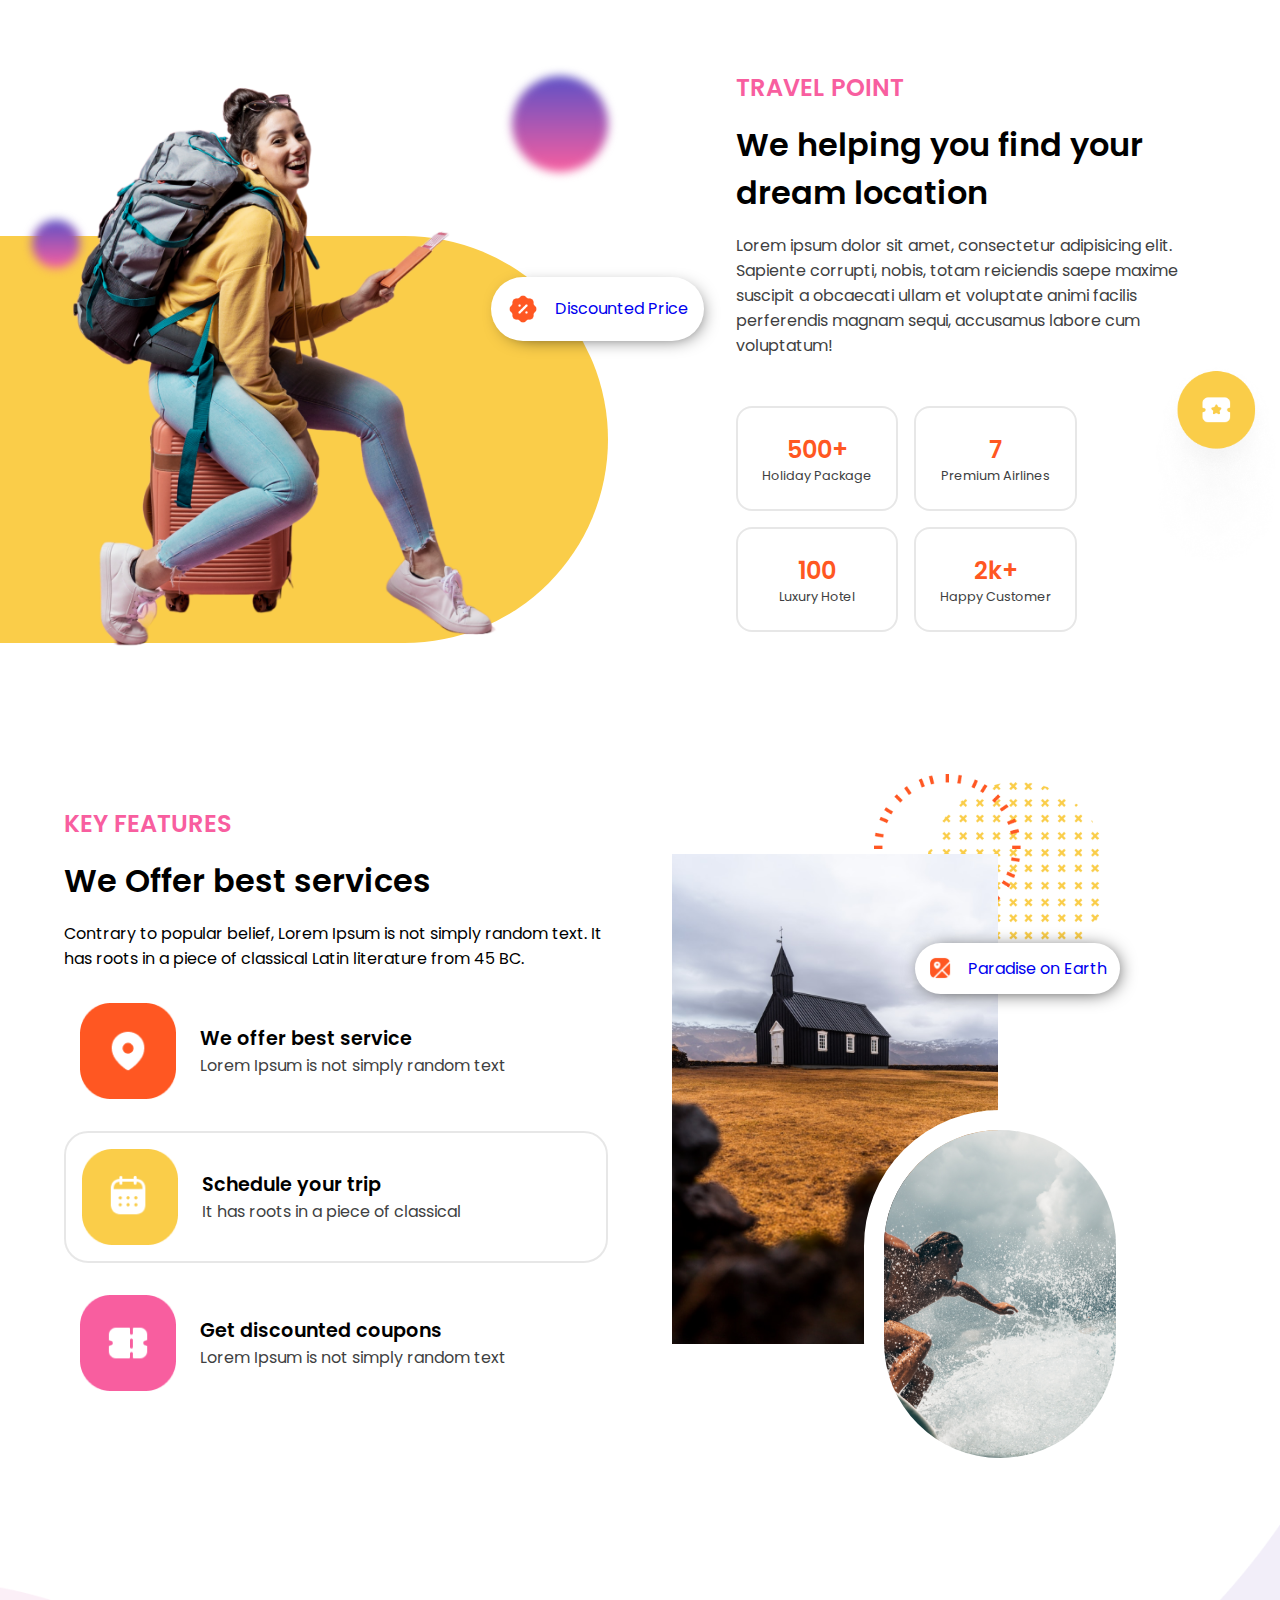
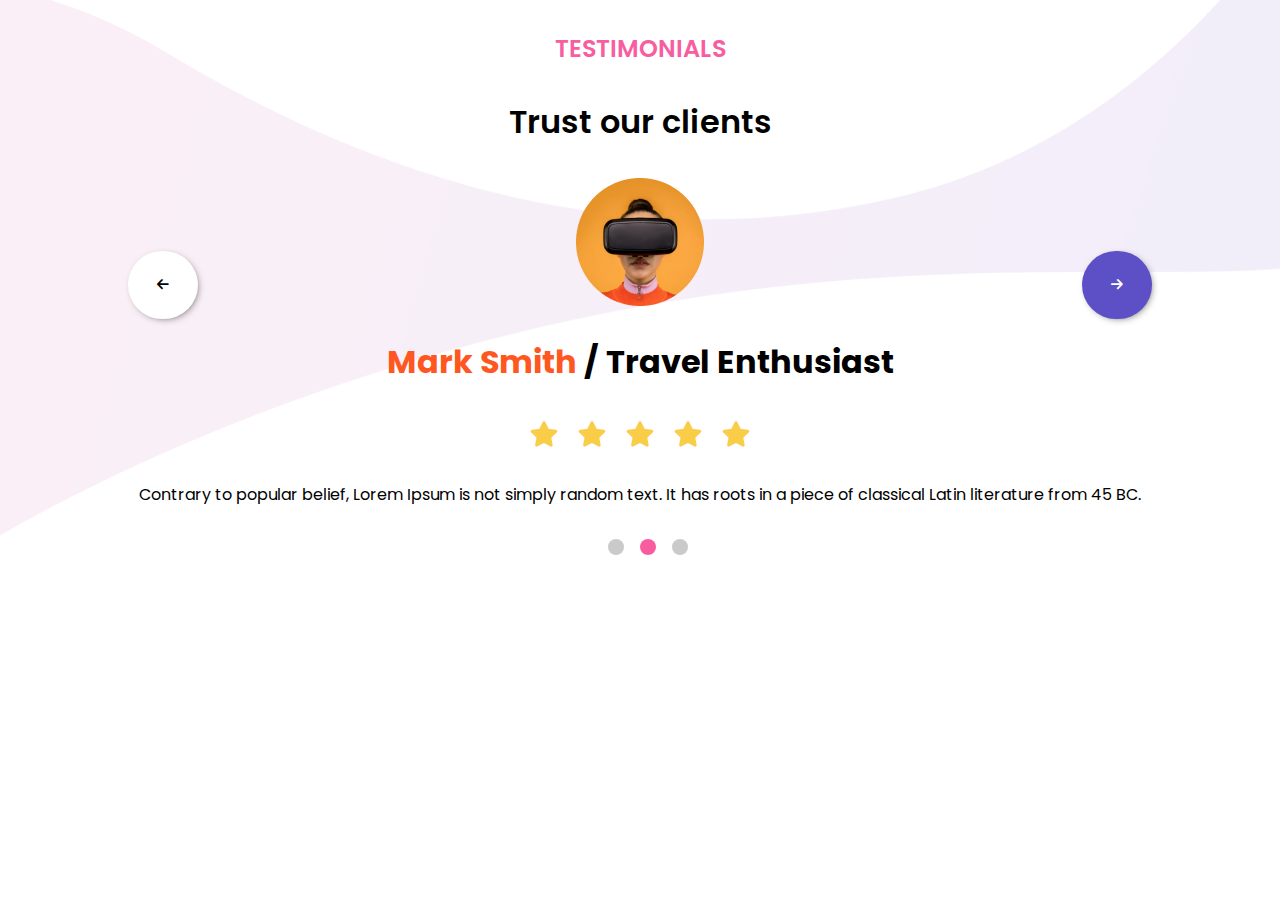
==== commit 36f94c54: "section7" ====
--- a/indext.html
+++ b/indext.html
@@ -7,6 +7,7 @@
     <title>Travel</title>
     <link rel="stylesheet" href="style.css">
     <link rel="icon" href="images/logo.png" />
+    <link rel="stylesheet" href="https://cdnjs.cloudflare.com/ajax/libs/font-awesome/6.5.2/css/all.min.css" />
 </head>
 
 <body>
@@ -103,8 +104,8 @@
                     <p class="sub-heading">Explore top destination</p>
                 </div>
                 <div class="next-prev-btns">
-                    <button>prev</button>
-                    <button>next</button>
+                    <button><i class="fa-solid fa-arrow-left"></i></button>
+                    <button><i class="fa-solid fa-arrow-right"></i></button>
                 </div>
             </div>
             <div class="bottom-container">
@@ -214,7 +215,8 @@
             <div class="section6-left-field">
                 <p class="pink-heading">KEY FEATURES</p>
                 <p class="sub-heading">We Offer best services</p>
-                <p class="paragraph">Contrary to popular belief, Lorem Ipsum is not simply random text. It has roots in a piece of classical Latin literature from 45 BC.</p>
+                <p class="paragraph">Contrary to popular belief, Lorem Ipsum is not simply random text. It has roots in
+                    a piece of classical Latin literature from 45 BC.</p>
                 <div class="list">
                     <span class="list-item">
                         <img src="/images/location-icon.png" alt="">
@@ -248,6 +250,28 @@
                 </div>
             </div>
         </section>
+
+
+
+        <section class="section7">
+            <p class="pink-heading">TESTIMONIALS</p>
+            <p class="sub-heading">Trust our clients</p>
+            <img src="images/vr-man.png" alt="">
+            <h1><span>Mark Smith </span>/ Travel Enthusiast</h1>
+            <img src="images/five-star.png" alt="">
+            <p class="para">Contrary to popular belief, Lorem Ipsum is not simply random text. It has roots in a piece of classical
+                Latin literature from 45 BC.</p>
+            <ul class="btn-list">
+                <li></li>
+                <li></li>
+                <li></li>
+            </ul>
+            <div class="prev-next-buttons">
+                <button><i class="fa-solid fa-arrow-left"></i></button>
+                <button><i class="fa-solid fa-arrow-right"></i></button>
+            </div>
+            <img src="images/vector.png" alt="" class="background-img">
+        </section>
     </div>
 </body>
 
--- a/style.css
+++ b/style.css
@@ -9,7 +9,7 @@
     text-decoration: none;
 }
 
-:root{
+:root {
     --padding: 1rem 5%;
     --grey-500: #403f42;
     --btn-color: #5D50C6;
@@ -45,7 +45,8 @@
     z-index: 100;
 }
 
-nav ul,.logo-filed {
+nav ul,
+.logo-filed {
     display: flex;
     align-items: center;
     gap: 1.5rem;
@@ -196,7 +197,7 @@
     position: relative;
 }
 
-.right-image-field .img-field img{
+.right-image-field .img-field img {
     width: 100%;
 }
 
@@ -214,7 +215,7 @@
     position: absolute;
     top: 45%;
     left: 0%;
-    transform: translate(-50%,-100%);
+    transform: translate(-50%, -100%);
     z-index: 10;
 }
 
@@ -288,13 +289,13 @@
     gap: 1rem;
 }
 
-.pink-heading{
+.pink-heading {
     color: var(--pink-color);
     font-weight: 600;
     font-size: 1.5rem;
 }
 
-.sub-heading{
+.sub-heading {
     font-size: 2.5vw;
     font-weight: 600;
 }
@@ -311,7 +312,7 @@
     box-shadow: 0 8px 50px -25px #00000055;
 }
 
-.sec-card p{
+.sec-card p {
     font-weight: 600;
 }
 
@@ -337,7 +338,7 @@
     padding: var(--padding);
 }
 
-.section4 .top-container{
+.section4 .top-container {
     display: flex;
     align-items: center;
     justify-content: space-between;
@@ -352,7 +353,7 @@
 .next-prev-btns button {
     border: 0;
     outline: 0;
-    padding: 1.2rem;
+    padding: 1.2rem 1.5rem;
     border-radius: 10rem;
     background: var(--btn-color);
     color: var(--white-color);
@@ -366,13 +367,13 @@
 
 .section4 .bottom-container {
     display: grid;
-    grid-template-columns: repeat(auto-fill,minmax(280px,1fr));
+    grid-template-columns: repeat(auto-fill, minmax(280px, 1fr));
     gap: 2rem;
 }
 
 .bottom-container .bt-card {
     border-radius: 1rem;
-    box-shadow: 0 4px 50px -25px rgba(0,0,0,1);
+    box-shadow: 0 4px 50px -25px rgba(0, 0, 0, 1);
 }
 
 .bottom-container .bt-card img {
@@ -467,12 +468,13 @@
     width: 2rem;
 }
 
-.gradient-color::before,.gradient-color2::before {
+.gradient-color::before,
+.gradient-color2::before {
     width: 6rem;
     height: 6rem;
     content: '';
     position: absolute;
-    background: linear-gradient(#5D50C6,#F85E9F);
+    background: linear-gradient(#5D50C6, #F85E9F);
     top: -10rem;
     border-radius: 30rem;
     filter: blur(5px);
@@ -602,7 +604,7 @@
 }
 
 
-.section6 .section6-right-field img{
+.section6 .section6-right-field img {
     width: 60%;
 }
 
@@ -640,7 +642,7 @@
     box-shadow: 2px 2px 20px -6px var(--black-color);
 }
 
-.section6-right-field .map img{
+.section6-right-field .map img {
     width: 1.5rem;
 }
 
@@ -649,7 +651,90 @@
 
 
 
-@media(max-width: 1000px){
+
+
+
+
+/* =====================section7=============================== */
+
+.section7 {
+    display: flex;
+    flex-direction: column;
+    align-items: center;
+    gap: 2rem;
+    margin-top: 13rem;
+    text-align: center;
+    position: relative;
+}
+
+.section7 h1 span {
+    color: var(--rating-color);
+}
+
+.section7 .prev-next-buttons {
+    width: 80%;
+    display: flex;
+    align-items: center;
+    justify-content: space-between;
+    position: absolute;
+    top: 50%;
+    left: 50%;
+    transform: translate(-50%, -50%);
+}
+
+.section7 .prev-next-buttons button {
+    padding: 1.5rem 1.8rem;
+    border: 0;
+    outline: 0;
+    border-radius: 30rem;
+    background: var(--btn-color);
+    color: var(--white-color);
+    box-shadow: 2px 2px 10px -5px var(--black-color);
+}
+
+.section7 .prev-next-buttons button:first-child {
+    background: var(--white-color);
+    color: var(--black-color);
+}
+
+.section7 .btn-list {
+    display: flex;
+    gap: 2rem;
+    list-style: none;
+}
+
+.section7 .btn-list li::before {
+    width: 1rem;
+    height: 1rem;
+    content: '';
+    position: absolute;
+    background: #00000035;
+    border-radius: 5rem;
+}
+
+.section7 .btn-list li:nth-child(2):before {
+    background: var(--pink-color);
+}
+
+.section7 .background-img {
+    width: 100%;
+    position: absolute;
+    z-index: -1;
+    top: 56%;
+    left: 50%;
+    transform: translate(-50%, -50%);
+}
+
+.section7 .para {
+    width: 80%;
+}
+
+
+
+
+
+
+@media(max-width: 1000px) {
     .section5 {
         grid-template-columns: 1fr;
     }
@@ -657,49 +742,59 @@
     .section5 .section5-left-field {
         width: 80%;
     }
+
     .section6-left-field .list .list-item img {
         width: 4rem;
     }
 }
 
 
-@media(max-width: 800px){
+@media(max-width: 800px) {
     .section1 {
         grid-template-columns: 1fr;
         height: 100vh;
     }
+
     .section1 .left-side-content {
         padding: 1rem 0;
     }
+
     .section2 {
         margin-top: 20rem;
         flex-wrap: wrap;
     }
+
     .section2 .start {
         display: none;
     }
+
     .section3 {
         flex-direction: column;
         gap: 2rem;
     }
+
     .sec-card {
         width: 80%;
     }
+
     .section4 .bottom-container {
-        grid-template-columns: repeat(auto-fill,minmax(250px,1fr));
+        grid-template-columns: repeat(auto-fill, minmax(250px, 1fr));
         gap: 2rem;
     }
+
     .section5 .section5-right-field .paragraph {
         color: var(--grey-500);
         font-size: 1rem;
     }
-    .sub-heading{
+
+    .sub-heading {
         font-size: 2rem;
     }
+
     .four-box span p:first-child {
         font-size: 1rem;
     }
-    
+
     .four-box span p:last-child {
         font-size: 2vw;
     }
@@ -707,29 +802,45 @@
     .section6 {
         grid-template-columns: 1fr;
     }
+
     .next-prev-btns button {
         display: none;
     }
-}
-
-@media(max-width:500px){
+
+    .section6-right-field {
+        height: 100vh;
+    }
+    .section7 {
+        margin-top: 2rem;
+    }
+}
+
+@media(max-width:500px) {
     .section2 {
         display: flex;
         flex-direction: column;
         gap: 2rem;
         margin-top: 14rem;
     }
+
     .section5-left-field .discount {
         padding: 0.4rem;
         font-size: 0.6rem;
         gap: 0.5rem;
         right: -3rem;
     }
+
     .section1 .left-side-content h1 {
         font-size: 3rem;
     }
-    .section1,.section2,.section3,.section5,.section6-left-field .paragraph, .pink-heading, .sub-heading{
+
+    .section1,
+    .section2,
+    .section3,
+    .section5,
+    .section6-left-field .paragraph,
+    .pink-heading,
+    .sub-heading {
         text-align: center;
     }
-}
-
+}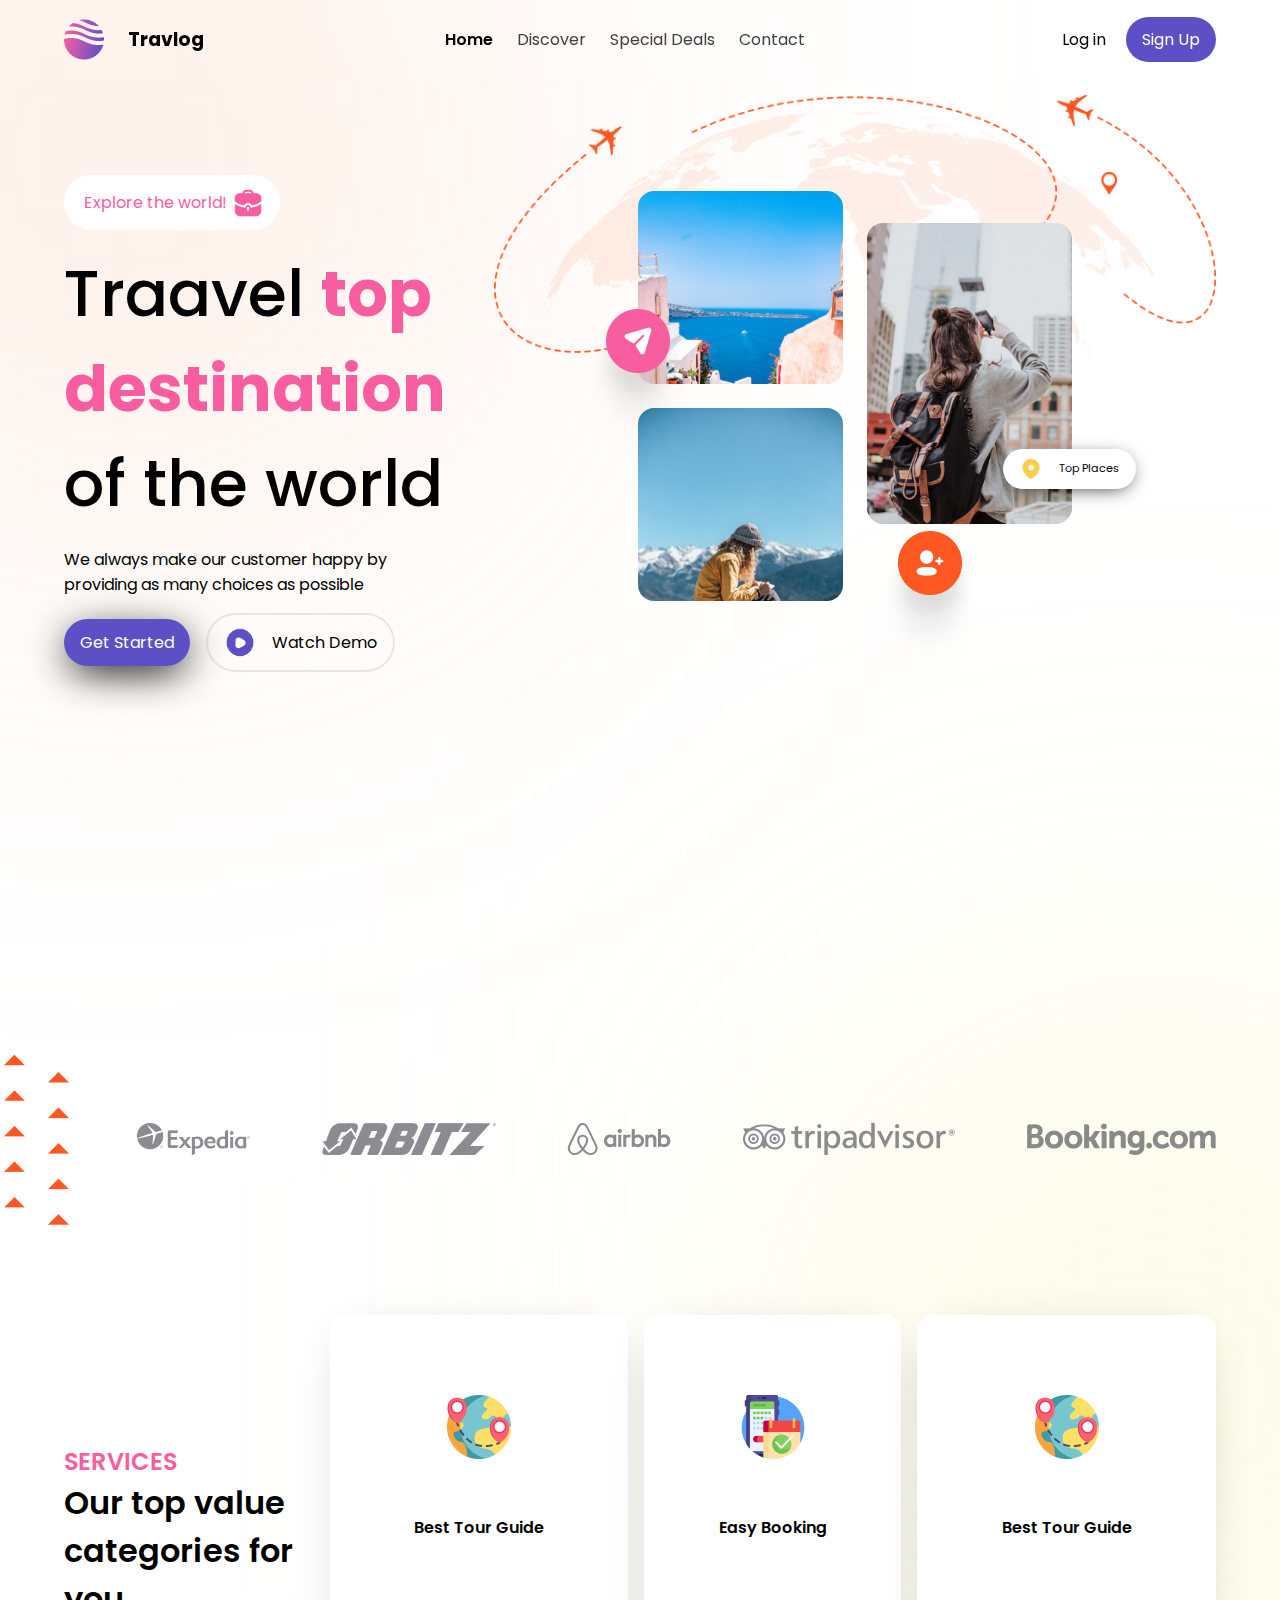
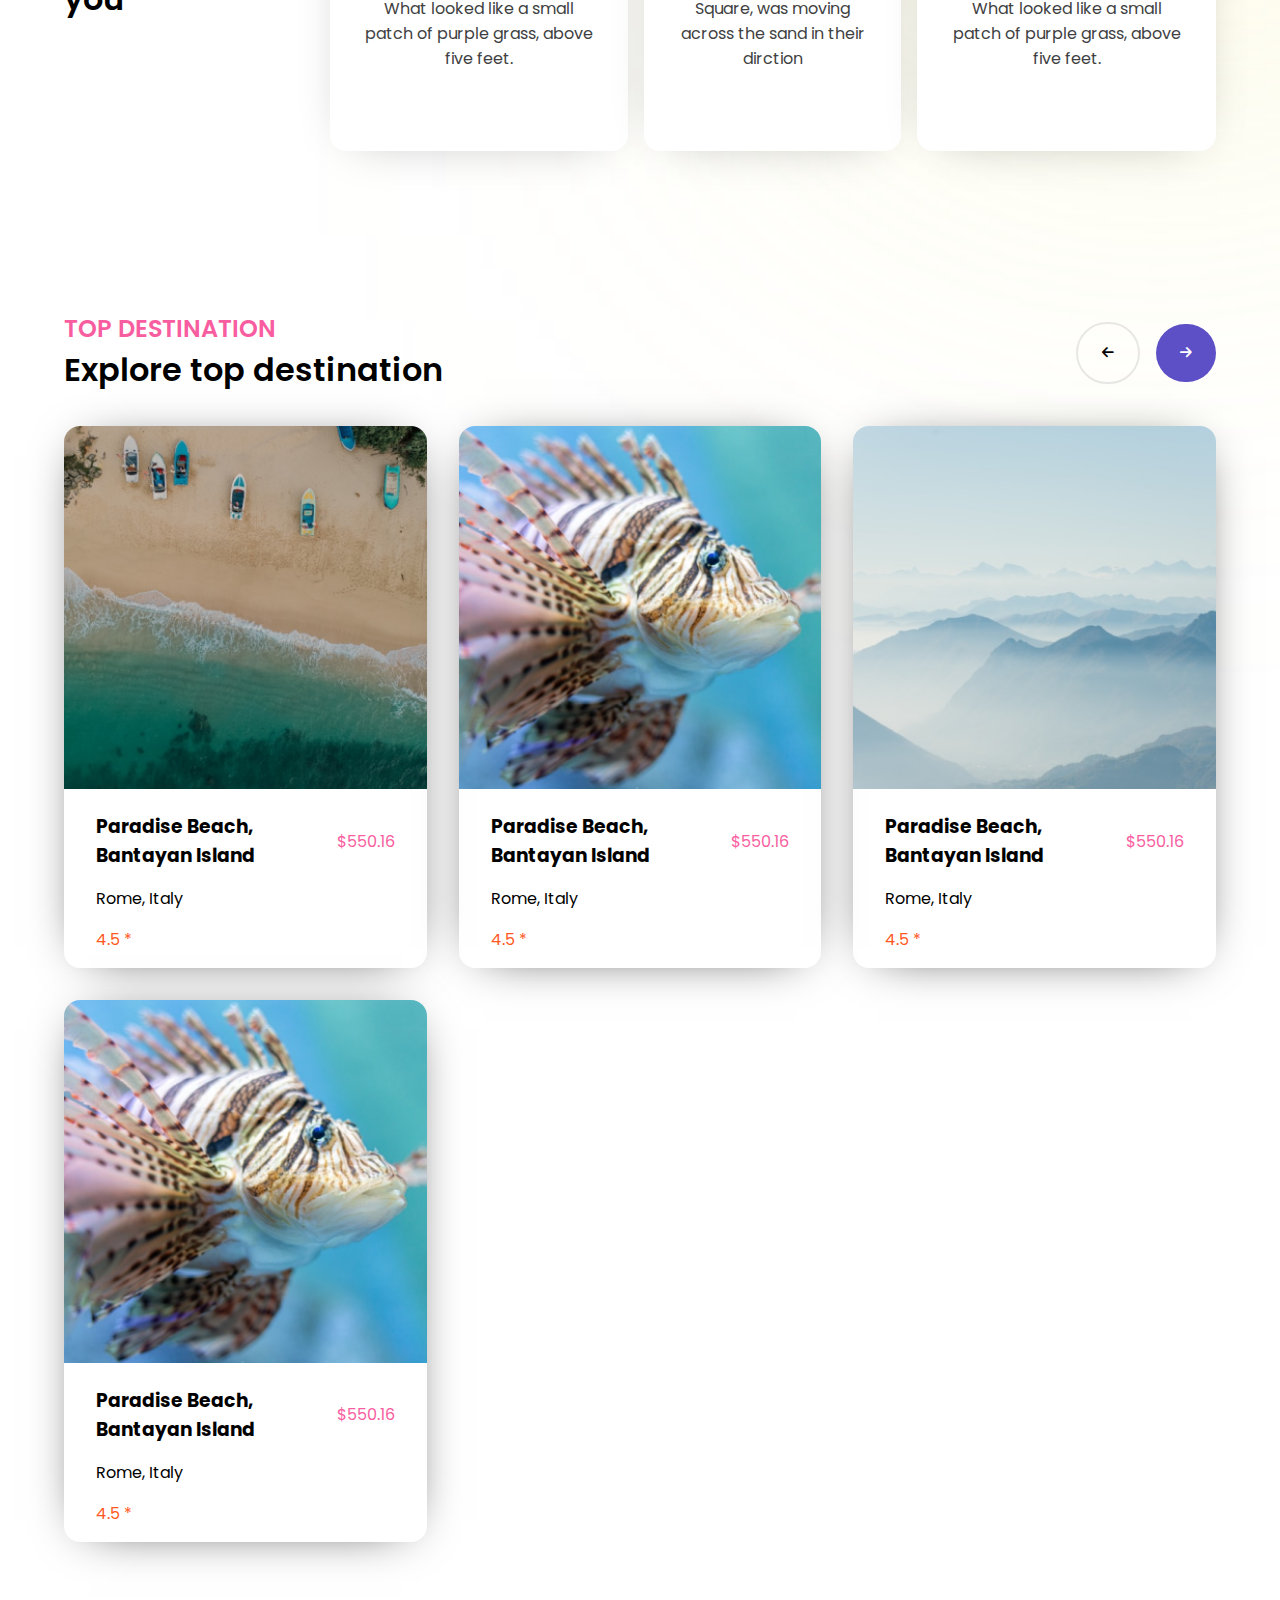
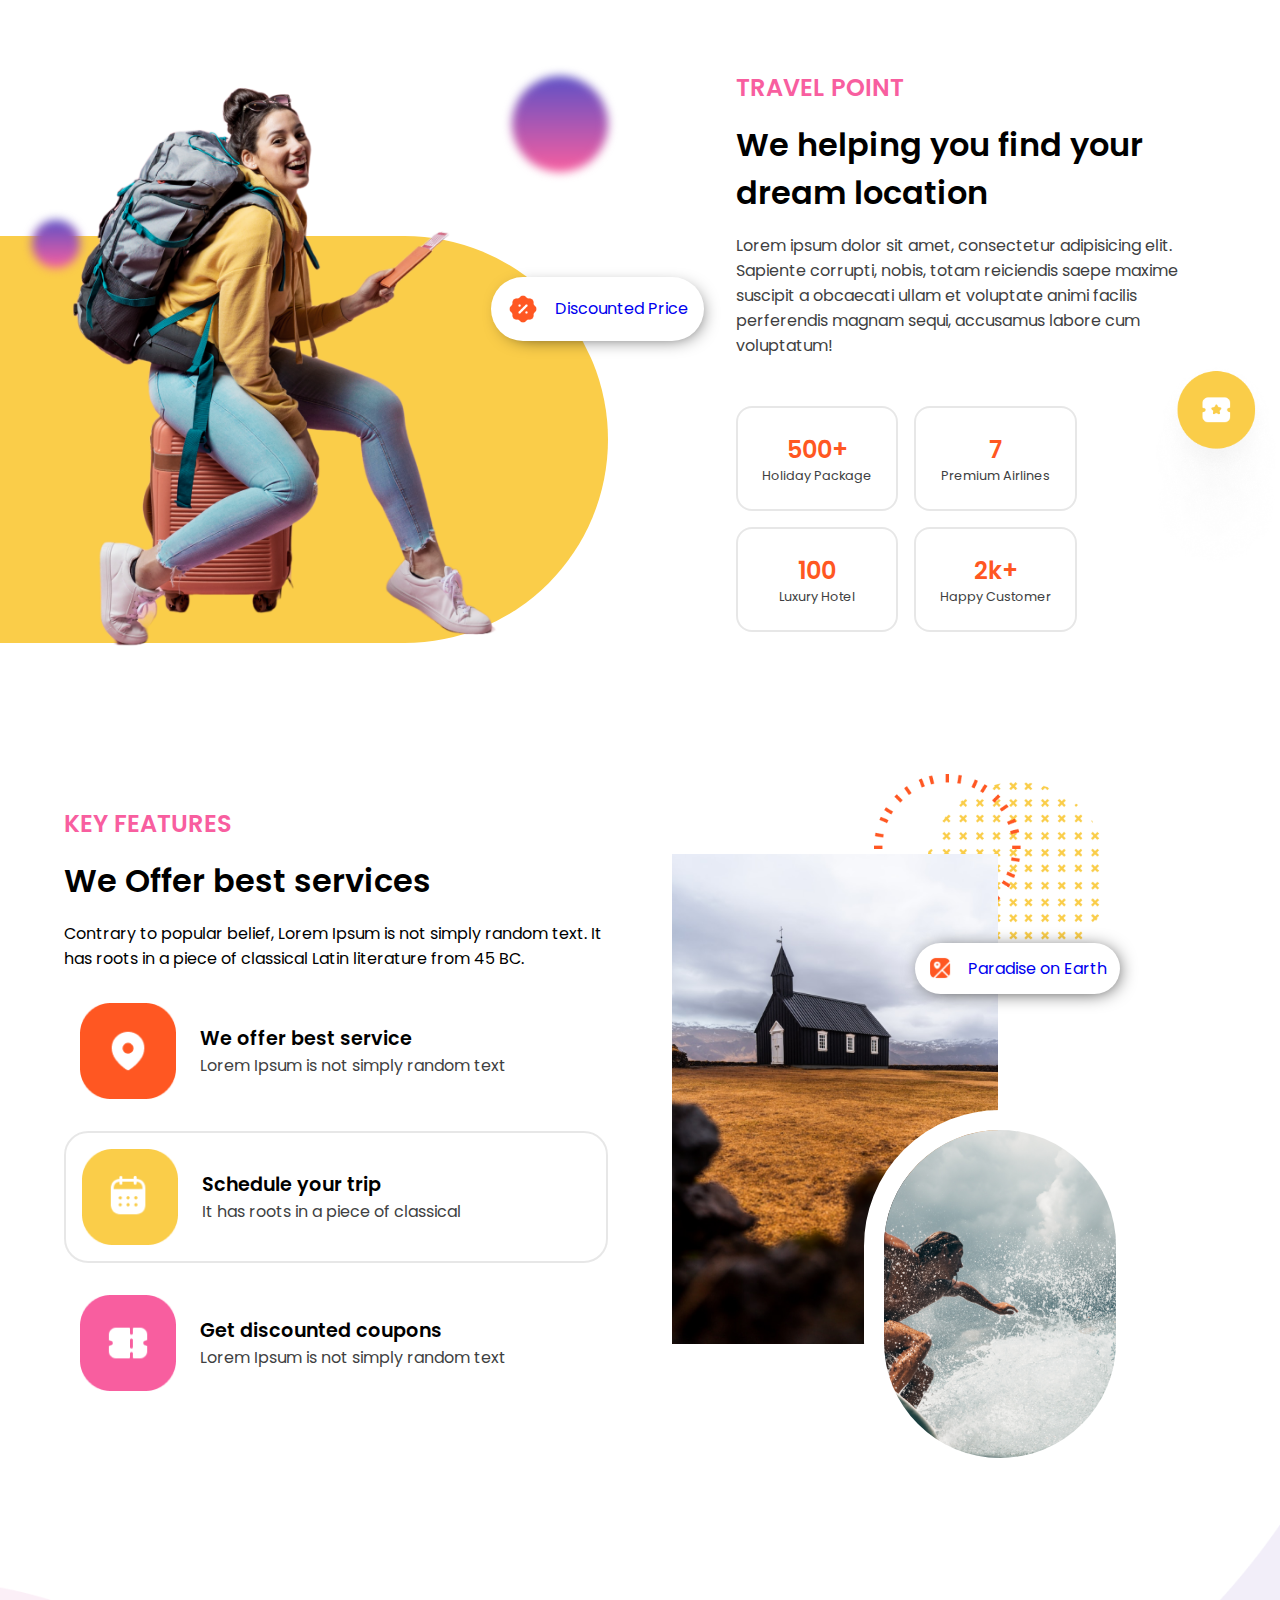
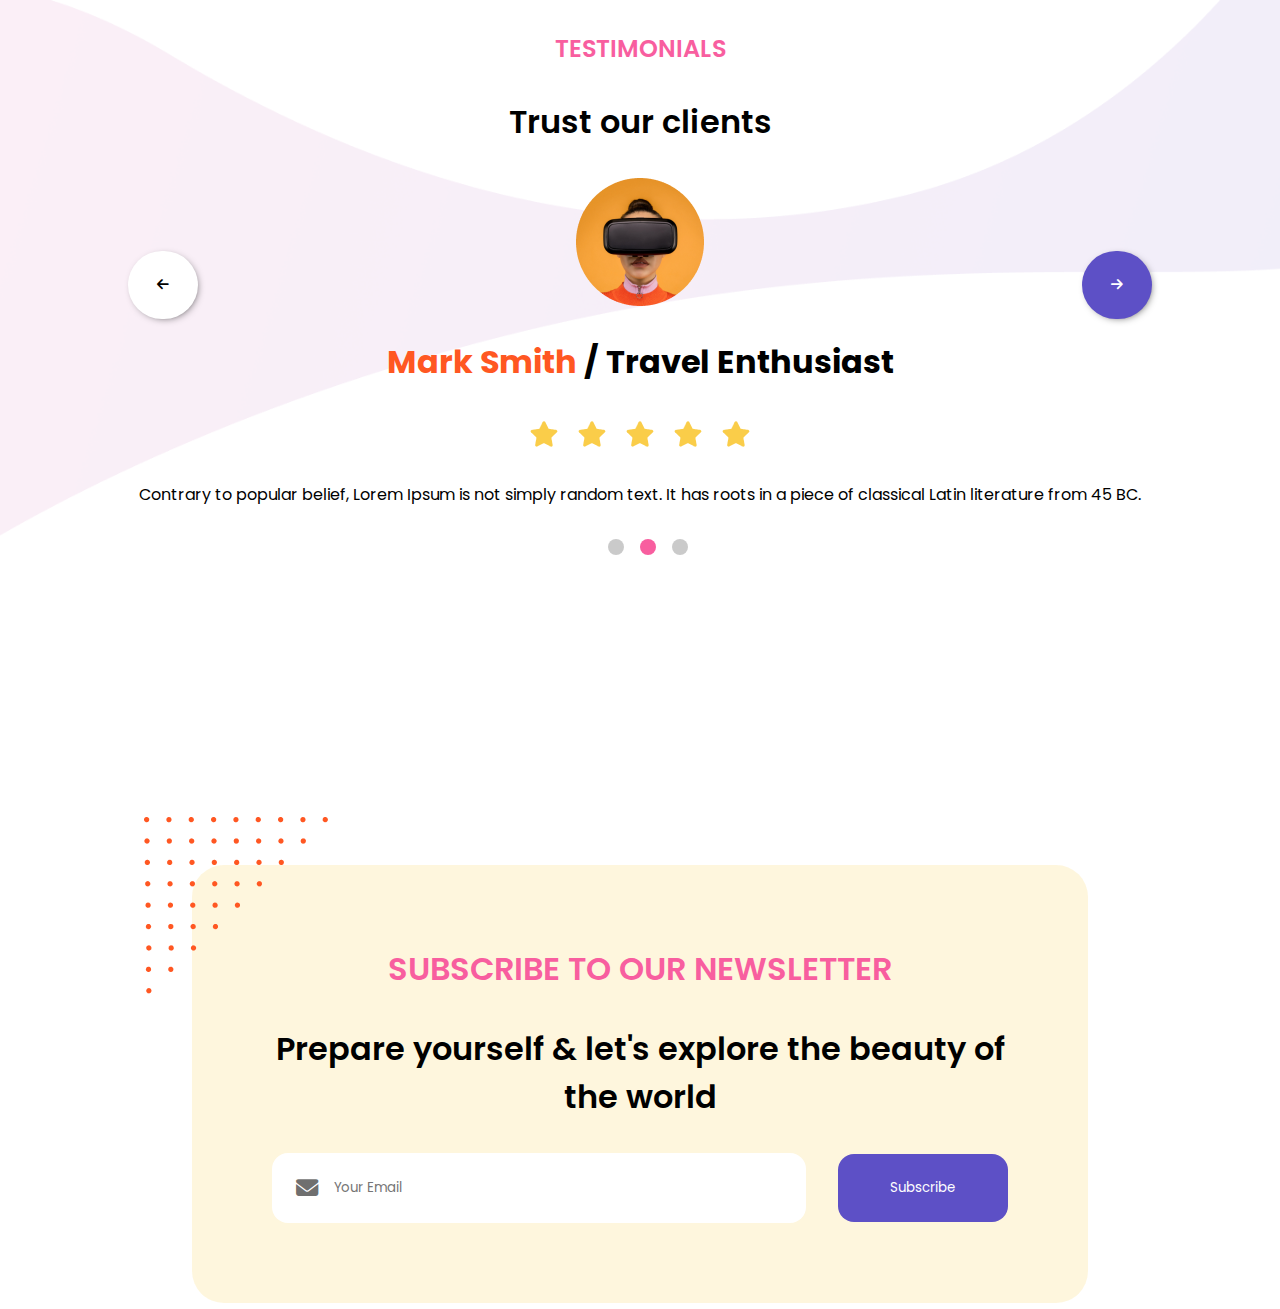
==== commit 5a722fd0: "section8" ====
--- a/indext.html
+++ b/indext.html
@@ -272,6 +272,24 @@
             </div>
             <img src="images/vector.png" alt="" class="background-img">
         </section>
+
+
+        <section class="section8">
+            <div class="inner-section">
+                <p class="pink-heading">SUBSCRIBE TO OUR NEWSLETTER</p>
+                <p class="sub-heading">
+                    Prepare yourself & let's explore the beauty of the world
+                </p>
+                <div class="email-with-button">
+                    <div class="email-input-field">
+                        <i class="fa-solid fa-envelope"></i>
+                        <input type="email" placeholder="Your Email">
+                    </div>
+                    <button>Subscribe</button>
+                </div>
+                <img src="images/stars3.png" alt="">
+            </div>
+        </section>
     </div>
 </body>
 
--- a/style.css
+++ b/style.css
@@ -18,6 +18,7 @@
     --white-color: #fff;
     --rating-color: #FF5722;
     --yellow-color: #FACD49;
+    --light-yellow: #face492f;
 }
 
 body {
@@ -690,6 +691,7 @@
     background: var(--btn-color);
     color: var(--white-color);
     box-shadow: 2px 2px 10px -5px var(--black-color);
+    cursor: pointer;
 }
 
 .section7 .prev-next-buttons button:first-child {
@@ -734,6 +736,88 @@
 
 
 
+
+
+
+
+/* =======================section8============================= */
+
+.section8 {
+    margin-top: 20rem;
+    display: flex;
+    align-items: center;
+    justify-content: center;
+    position: relative;
+    height: 50vh;
+}
+
+.section8 .pink-heading, .sub-heading {
+    font-size: 2.5vw !important;
+}
+
+.section8 .inner-section {
+    background: var(--light-yellow);
+    width: 70%;
+    display: flex;
+    flex-direction: column;
+    gap: 2rem;
+    text-align: center;
+    padding: 5rem;
+    border-radius: 2rem;
+    position: relative;
+}
+
+.section8 img {
+    position: absolute;
+    top: -3rem;
+    left: -3rem;
+}
+
+.section8 .email-with-button {
+    width: 100%;
+    display: flex;
+    gap: 2rem;
+    align-items: center;
+}
+
+.email-with-button .email-input-field {
+    background: var(--white-color);
+    padding: 1.5rem;
+    border-radius: 1rem;
+    width: 100%;
+    display: flex;
+    align-items: center;
+    gap: 1rem;
+    justify-content: start;
+}
+
+.email-with-button button {
+    padding: 1.5rem;
+    border: 0;
+    outline: 0;
+    width: 30%;
+    border-radius: 1rem;
+    background: var(--btn-color);
+    color: var(--white-color);
+    cursor: pointer;
+}
+
+.email-input-field input {
+    border: 0;
+    outline: 0;
+    width: 100%;
+}
+
+.email-input-field i {
+    font-size: 1.4rem;
+    color: #00000093;
+}
+
+
+
+
+
+
 @media(max-width: 1000px) {
     .section5 {
         grid-template-columns: 1fr;
@@ -812,6 +896,15 @@
     }
     .section7 {
         margin-top: 2rem;
+    }
+    .section8 .inner-section {
+        width: 90%;
+    }
+    .section8 .pink-heading, .sub-heading {
+        font-size: 3vw !important;
+    }
+    .section8 {
+        margin-top: 10rem;
     }
 }
 
@@ -843,4 +936,15 @@
     .sub-heading {
         text-align: center;
     }
+
+    .section8 .inner-section {
+        padding: 1rem;
+    }
+
+    .section8 .email-with-button {
+        flex-direction: column;
+    }
+    .email-with-button button {
+        width: 100%;
+    }
 }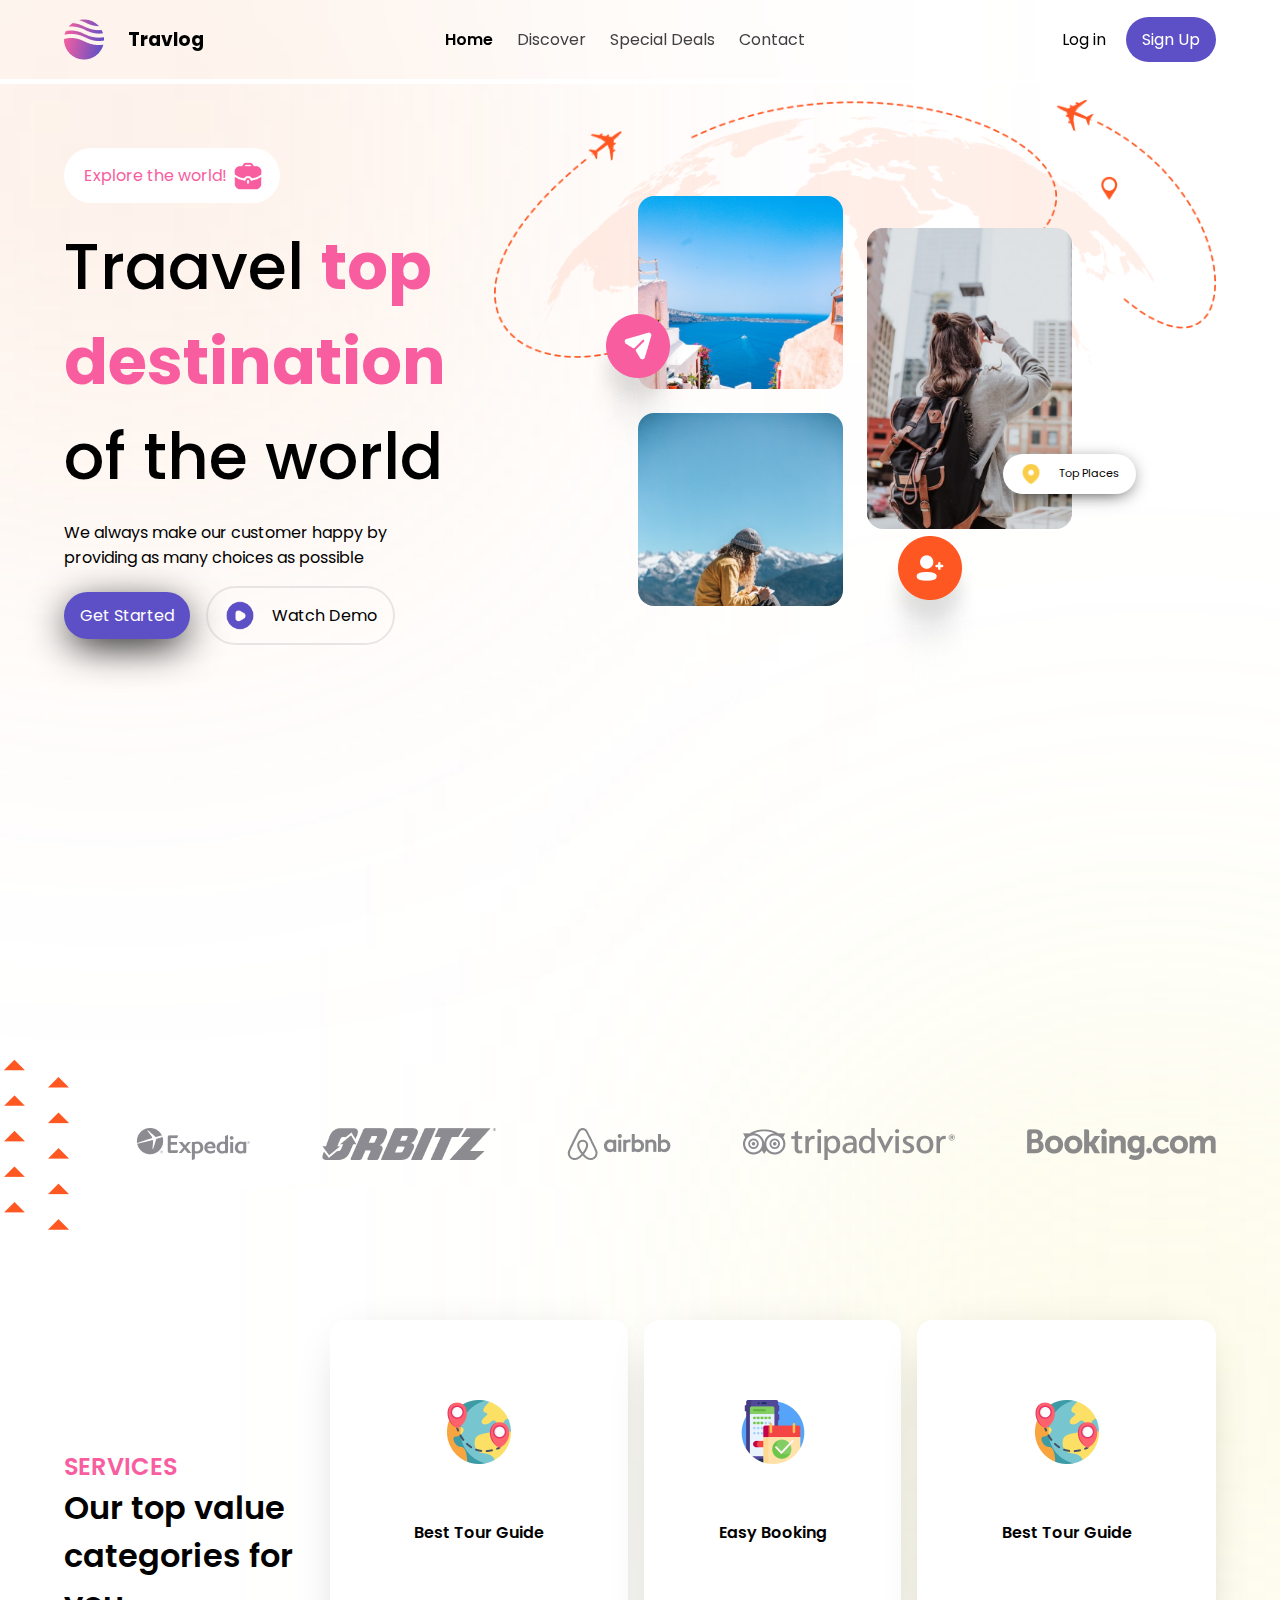
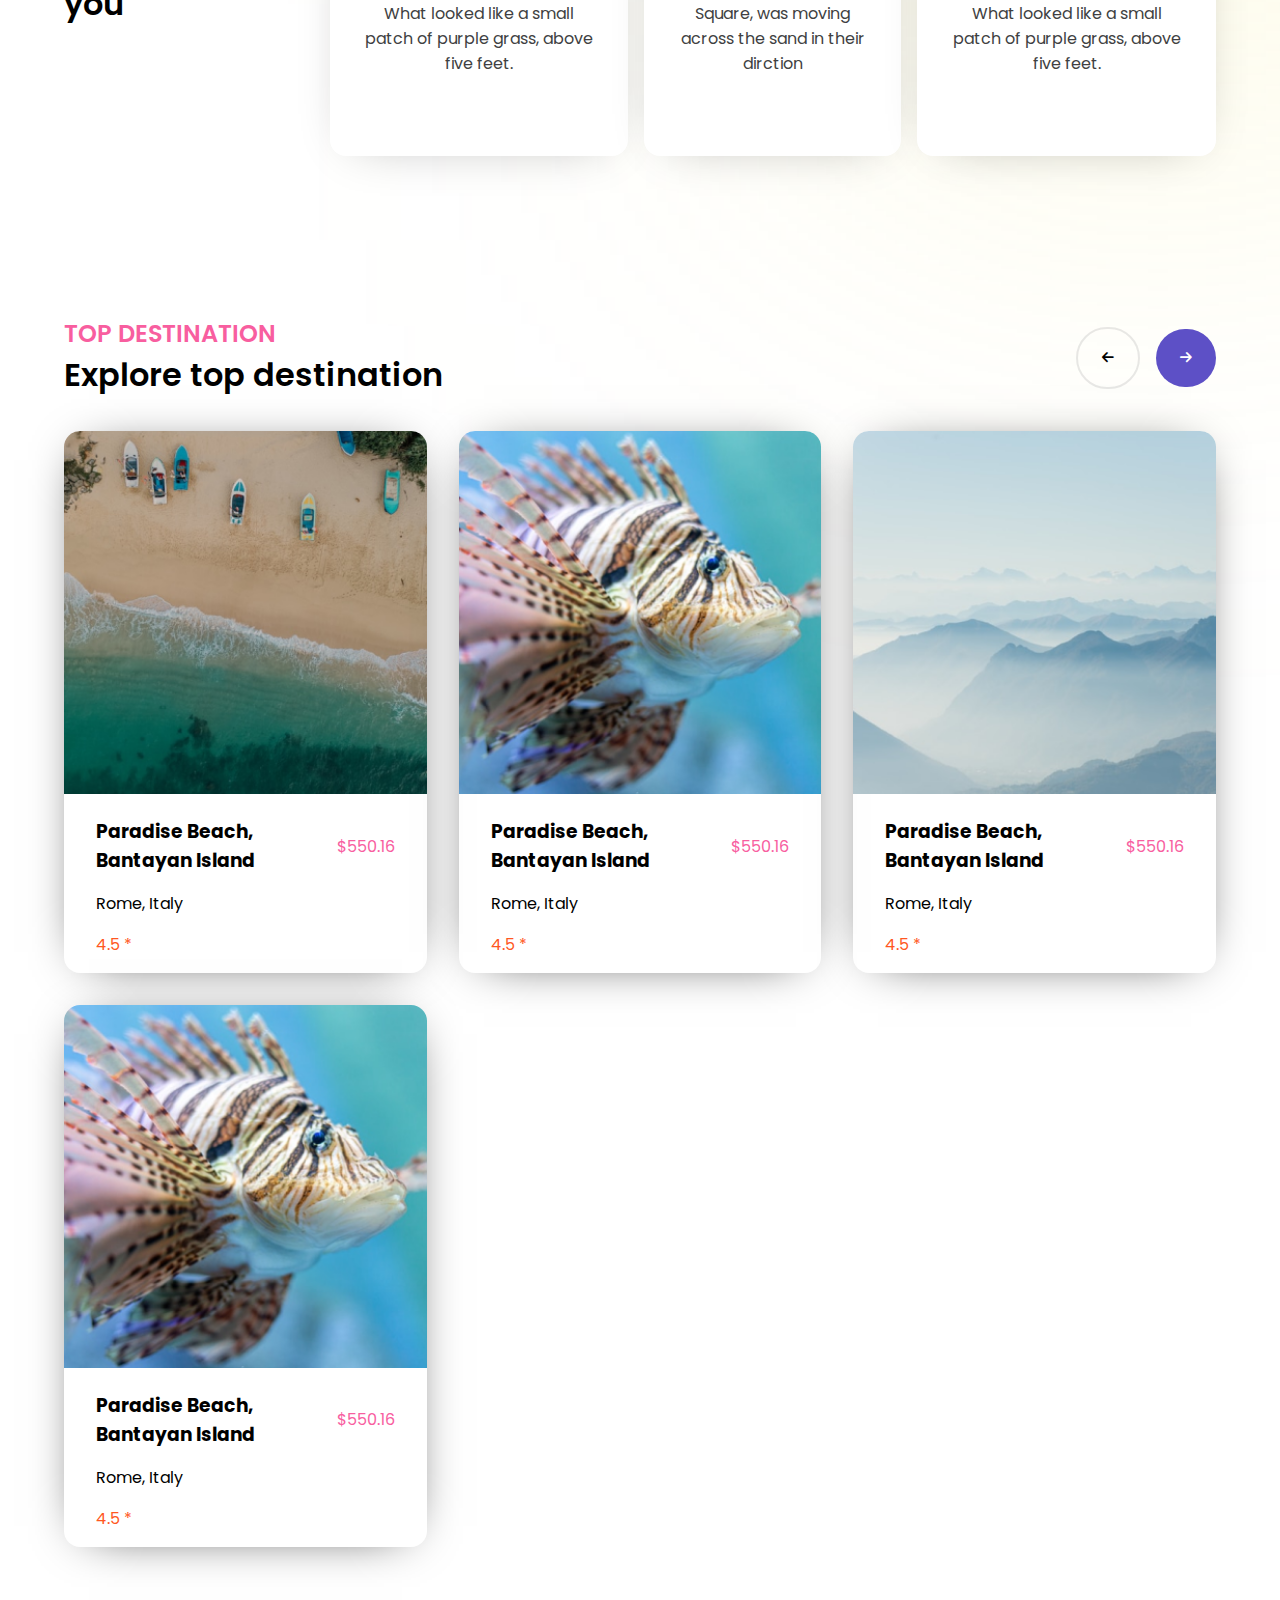
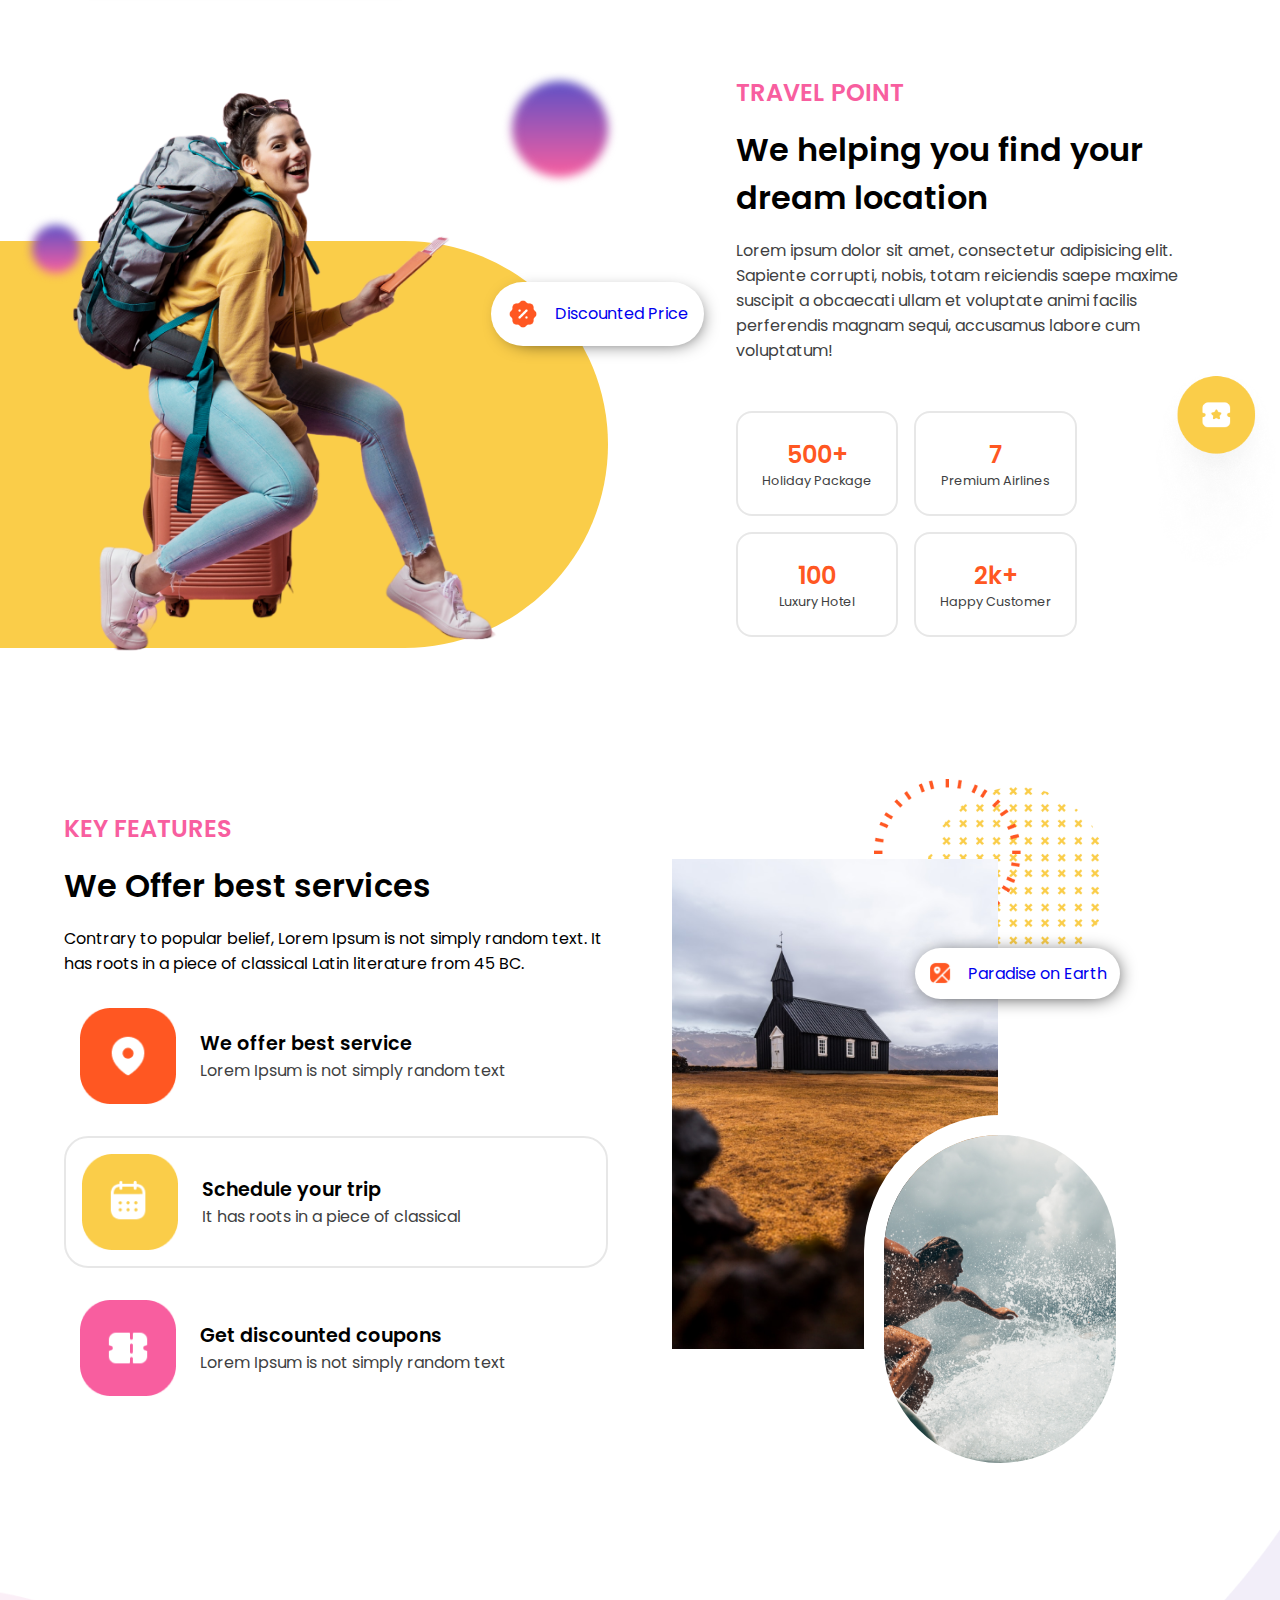
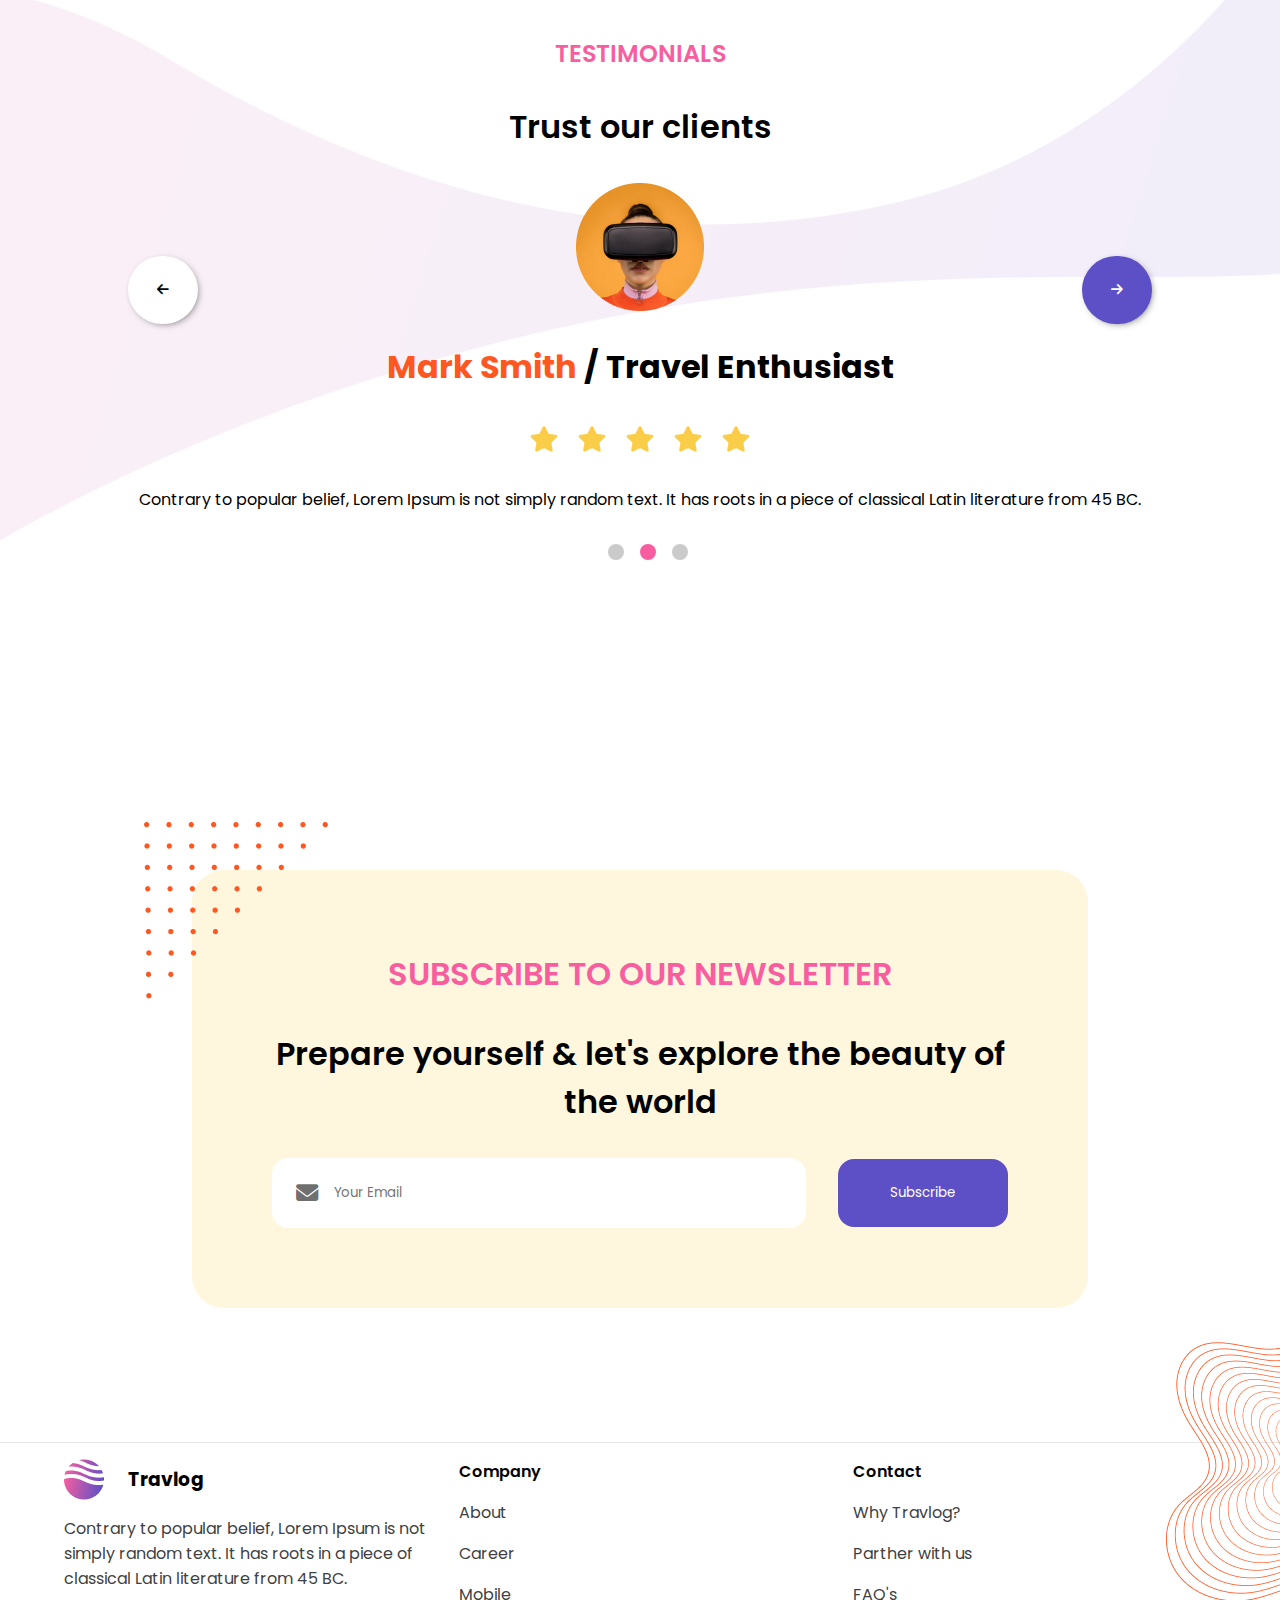
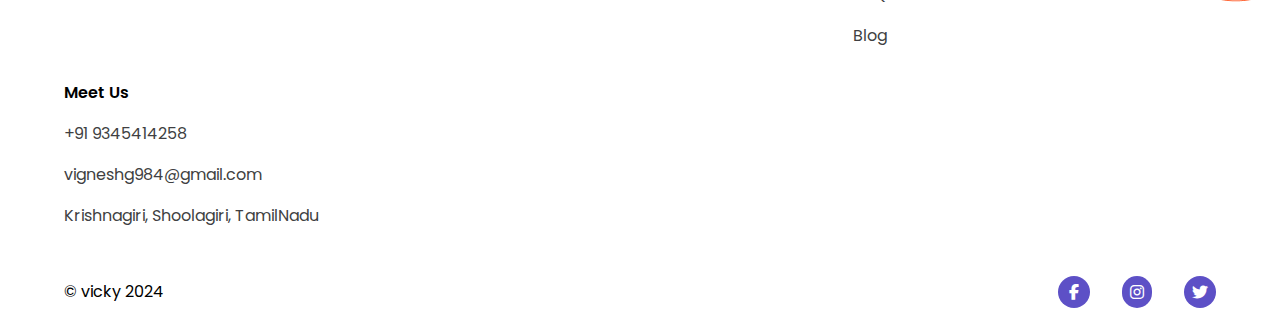
==== commit 2d253f26: "footer" ====
--- a/indext.html
+++ b/indext.html
@@ -259,7 +259,8 @@
             <img src="images/vr-man.png" alt="">
             <h1><span>Mark Smith </span>/ Travel Enthusiast</h1>
             <img src="images/five-star.png" alt="">
-            <p class="para">Contrary to popular belief, Lorem Ipsum is not simply random text. It has roots in a piece of classical
+            <p class="para">Contrary to popular belief, Lorem Ipsum is not simply random text. It has roots in a piece
+                of classical
                 Latin literature from 45 BC.</p>
             <ul class="btn-list">
                 <li></li>
@@ -287,10 +288,54 @@
                     </div>
                     <button>Subscribe</button>
                 </div>
-                <img src="images/stars3.png" alt="">
-            </div>
-        </section>
+                <img src="images/stars3.png" alt="" class="top-star">
+            </div>
+            <img src="images/stars.png" alt="" class="side-star">
+        </section>
+
+        <footer>
+            <div class="row">
+                <div class="col">
+                    <div class="logo-filed">
+                        <img src="images/logo.png" alt="">
+                        <h3>Travlog</h3>
+                    </div>
+                    <p>Contrary to popular belief, Lorem Ipsum is not simply random text. It has roots in a piece of classical Latin literature from 45 BC.</p>
+                </div>
+                <div class="col">
+                    <p>Company</p>
+                    <p>About</p>
+                    <p>Career</p>
+                    <p>Mobile</p>
+                </div>
+                <div class="col">
+                    <p>Contact</p>
+                    <p>Why Travlog?</p>
+                    <p>Parther with us</p>
+                    <p>FAQ's</p>
+                    <p>Blog</p>
+                </div>
+                <div class="col">
+                    <p>Meet Us</p>
+                    <p>+91 9345414258</p>
+                    <p>vigneshg984@gmail.com</p>
+                    <p>Krishnagiri, Shoolagiri, TamilNadu</p>
+                    <p></p>
+                </div>
+            </div>
+            <div class="copy-right">
+                <p>&copy; vicky 2024</p>
+                <div class="icons">
+                    <i class="fa-brands fa-facebook-f"></i>
+                    <i class="fa-brands fa-instagram"></i>
+                    <i class="fa-brands fa-twitter"></i>
+                </div>
+            </div>
+        </footer>
     </div>
+
+    <script src="https://ajax.googleapis.com/ajax/libs/jquery/3.7.1/jquery.min.js"></script>
+    <script src="script.js"></script>
 </body>
 
 </html>--- a/style.css
+++ b/style.css
@@ -23,6 +23,7 @@
 
 body {
     overflow-x: hidden;
+    scroll-behavior: smooth;
 }
 
 .container {
@@ -44,6 +45,7 @@
     top: 0;
     backdrop-filter: blur(20px);
     z-index: 100;
+    border-bottom: 5px solid var(--white-color);
 }
 
 nav ul,
@@ -110,7 +112,7 @@
     display: flex;
     gap: 1rem;
     flex-direction: column;
-    padding: 5rem 0;
+    padding: 3rem 0;
 }
 
 .section1 .explore {
@@ -425,6 +427,8 @@
 .section5 .section5-left-field .girl-image {
     width: 100%;
     z-index: -1;
+    transition: 2s ease;
+    transform: translateX(-200%);
 }
 
 .section5 .section5-left-field {
@@ -767,7 +771,7 @@
     position: relative;
 }
 
-.section8 img {
+.section8 .top-star {
     position: absolute;
     top: -3rem;
     left: -3rem;
@@ -813,6 +817,77 @@
     color: #00000093;
 }
 
+.side-star {
+    bottom: -20rem;
+    right: 0;
+    position: absolute;
+}
+
+
+
+
+
+
+
+
+
+/* ========================footer=================================== */
+
+
+footer {
+    display: flex;
+    flex-direction: column;
+    gap: 2rem;
+    margin-top: 8rem;
+    padding: var(--padding);
+    border-top: 1px solid #00000018;
+}
+
+footer .row {
+    display: grid;
+    grid-template-columns: repeat(auto-fill,minmax(300px,1fr));
+    gap: 2rem;
+}
+
+footer .row .col {
+    display: flex;
+    flex-direction: column;
+    gap: 1rem;
+}
+
+.row .col p:first-child {
+    font-weight: 600;
+    color: var(--black-color);
+}
+
+.col p {
+    color: var(--grey-500);
+}
+
+footer .copy-right {
+    display: flex;
+    align-items: center;
+    justify-content: space-between;
+}
+
+footer .copy-right .icons{
+    display: flex;
+    align-items: center;
+    gap: 2rem;
+}
+
+.copy-right .icons i {
+    background: var(--btn-color);
+    color: var(--white-color);
+    font-size: 1rem;
+    padding: 0.5rem;
+    border-radius: 4rem;
+}
+
+.copy-right .icons i:first-child {
+    padding: 0.5rem 0.7rem;
+}
+
 
 
 
@@ -829,6 +904,9 @@
 
     .section6-left-field .list .list-item img {
         width: 4rem;
+    }
+    nav .list-items {
+        display: none;
     }
 }
 
@@ -906,14 +984,21 @@
     .section8 {
         margin-top: 10rem;
     }
-}
-
-@media(max-width:500px) {
+    footer .row {
+        text-align: center; 
+    }
+}
+
+@media(max-width:600px) {
     .section2 {
         display: flex;
         flex-direction: column;
         gap: 2rem;
         margin-top: 14rem;
+    }
+
+    .left-side-content {
+        align-items: center;
     }
 
     .section5-left-field .discount {
@@ -941,6 +1026,10 @@
         padding: 1rem;
     }
 
+    .sub-heading {
+        font-size: 1.5rem !important;
+    }
+
     .section8 .email-with-button {
         flex-direction: column;
     }
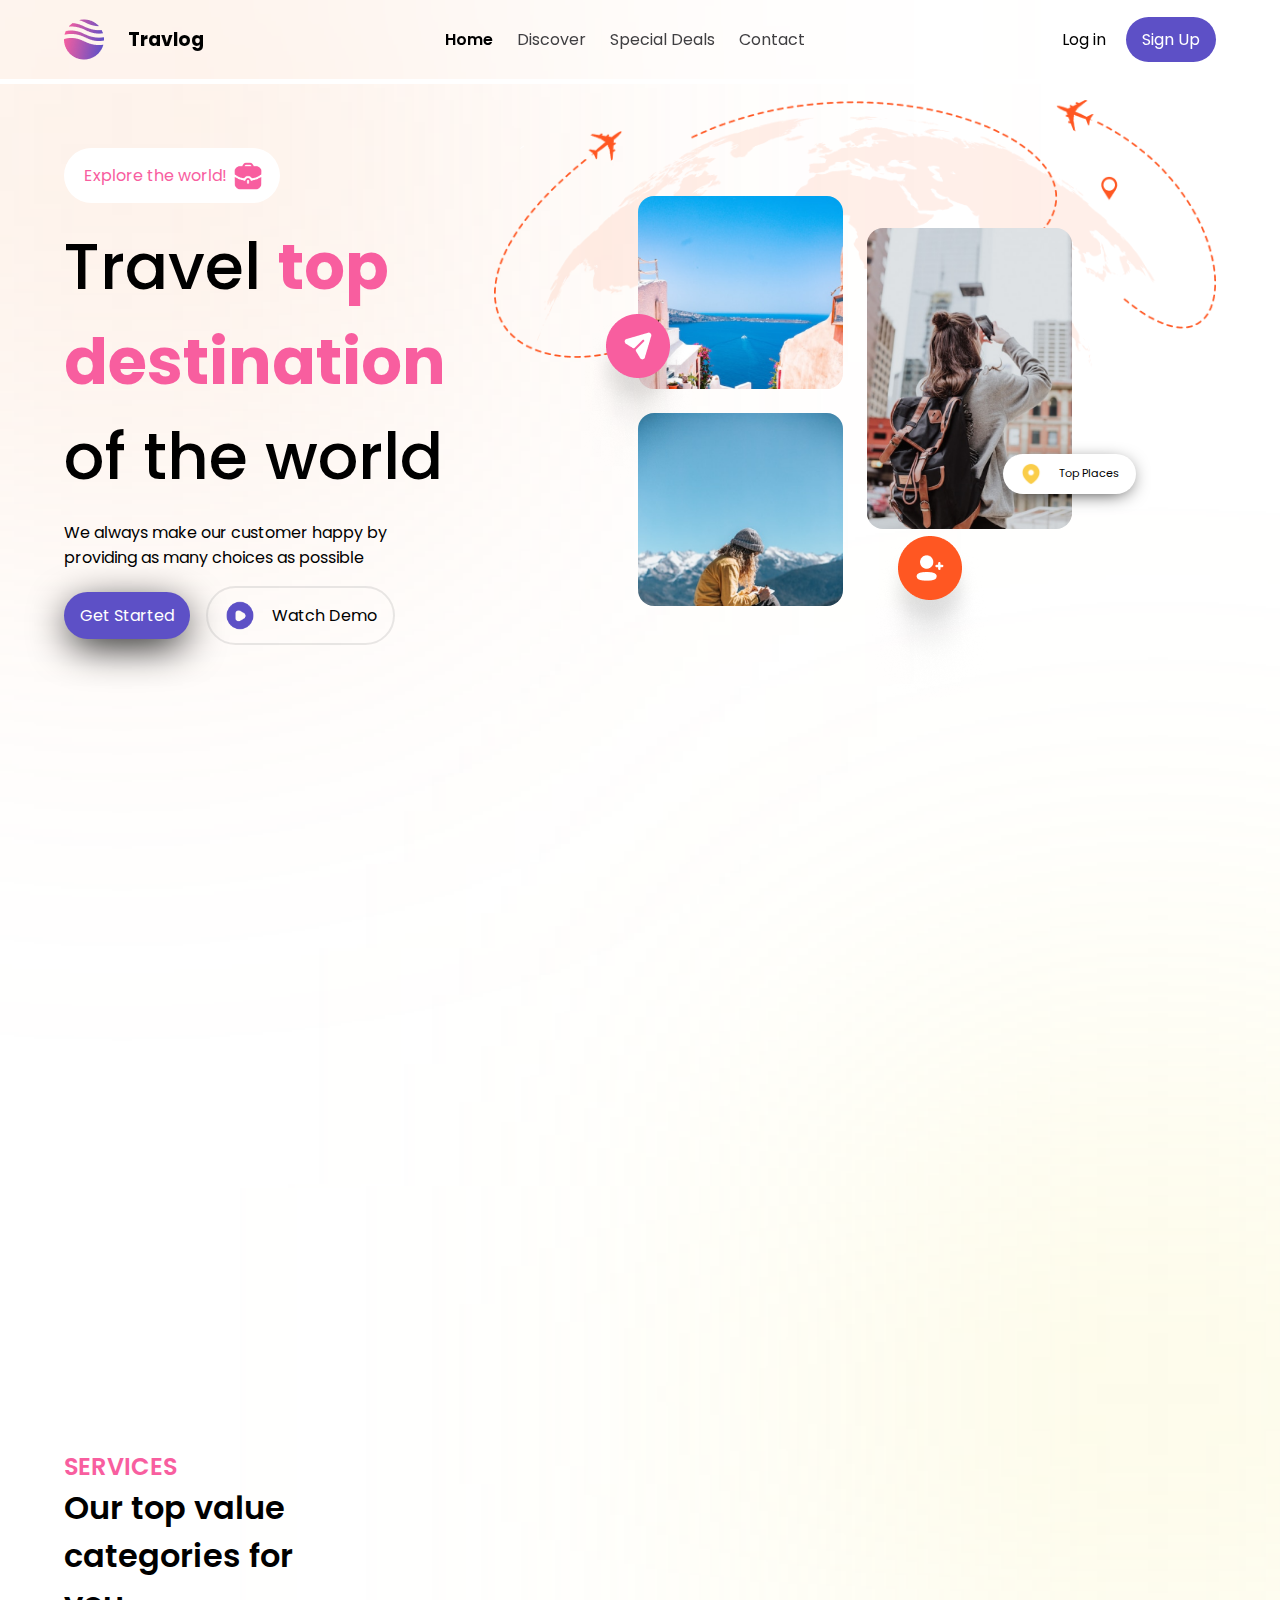
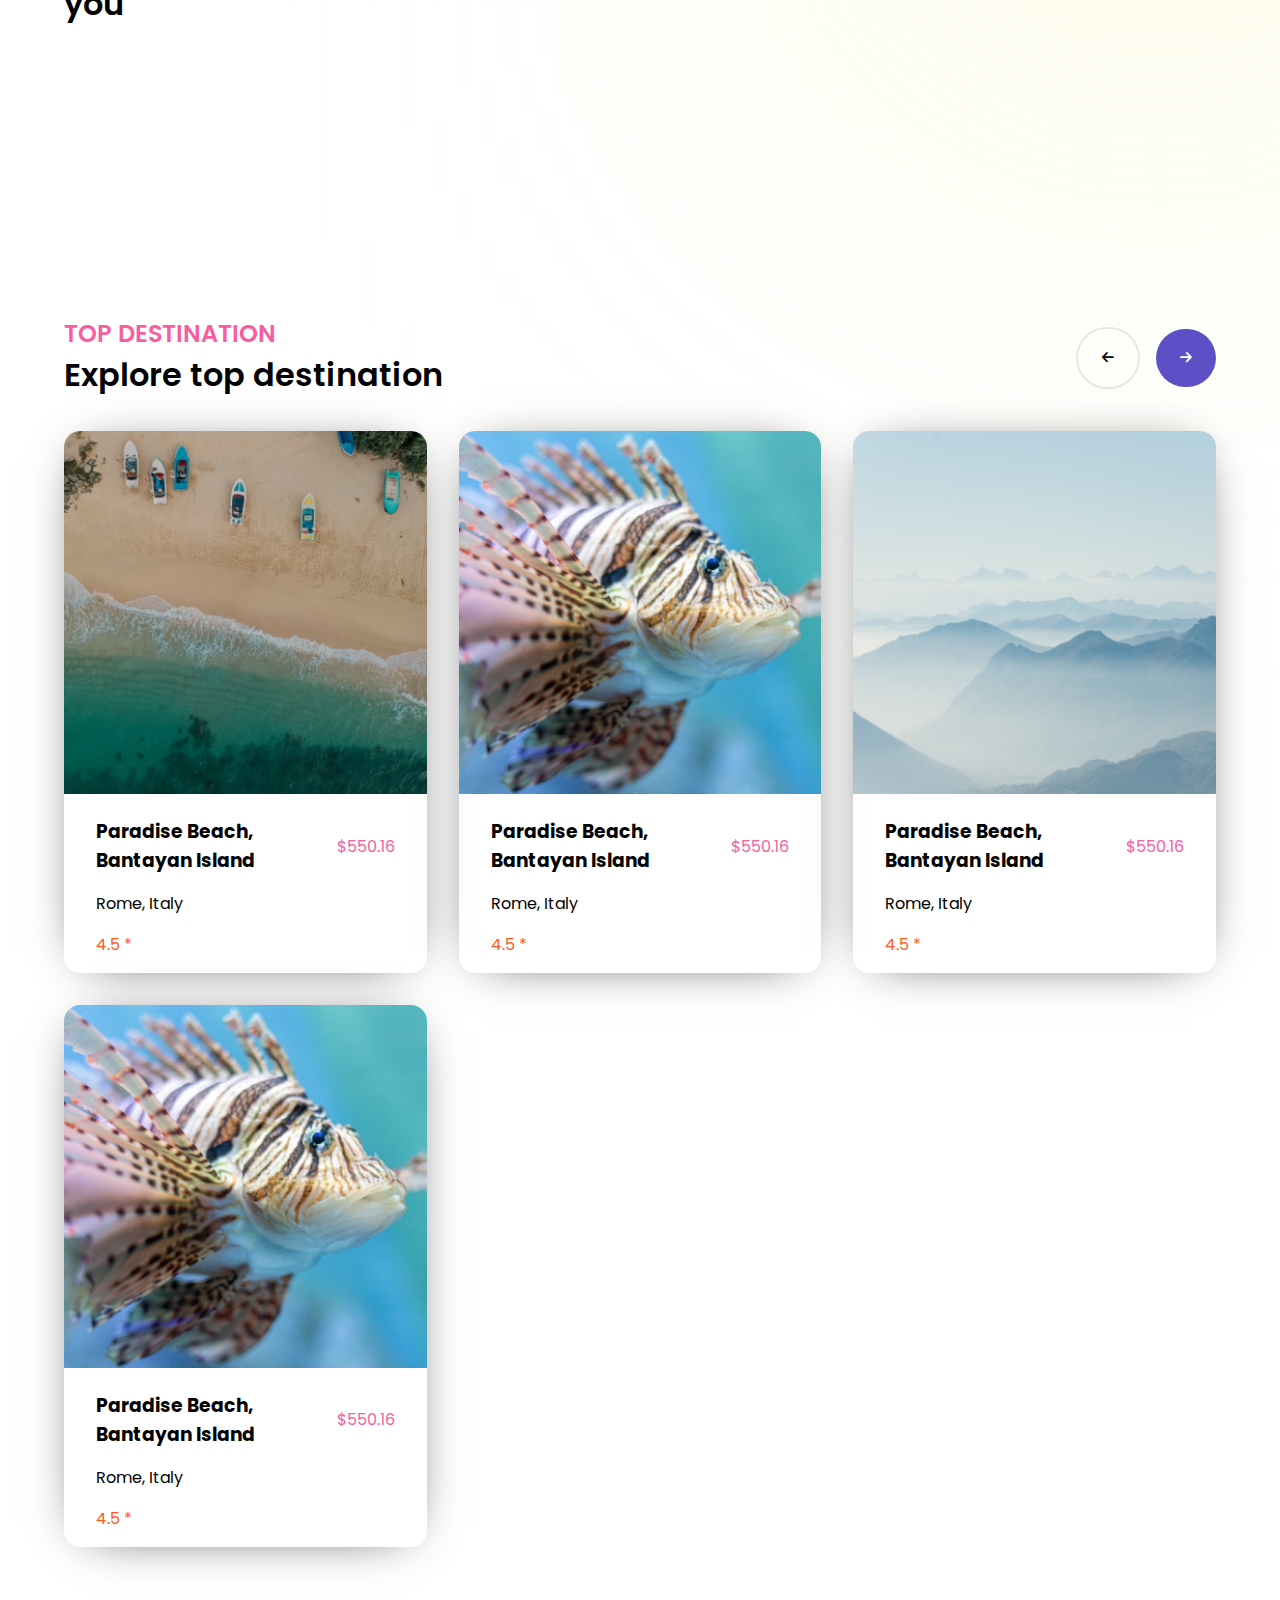
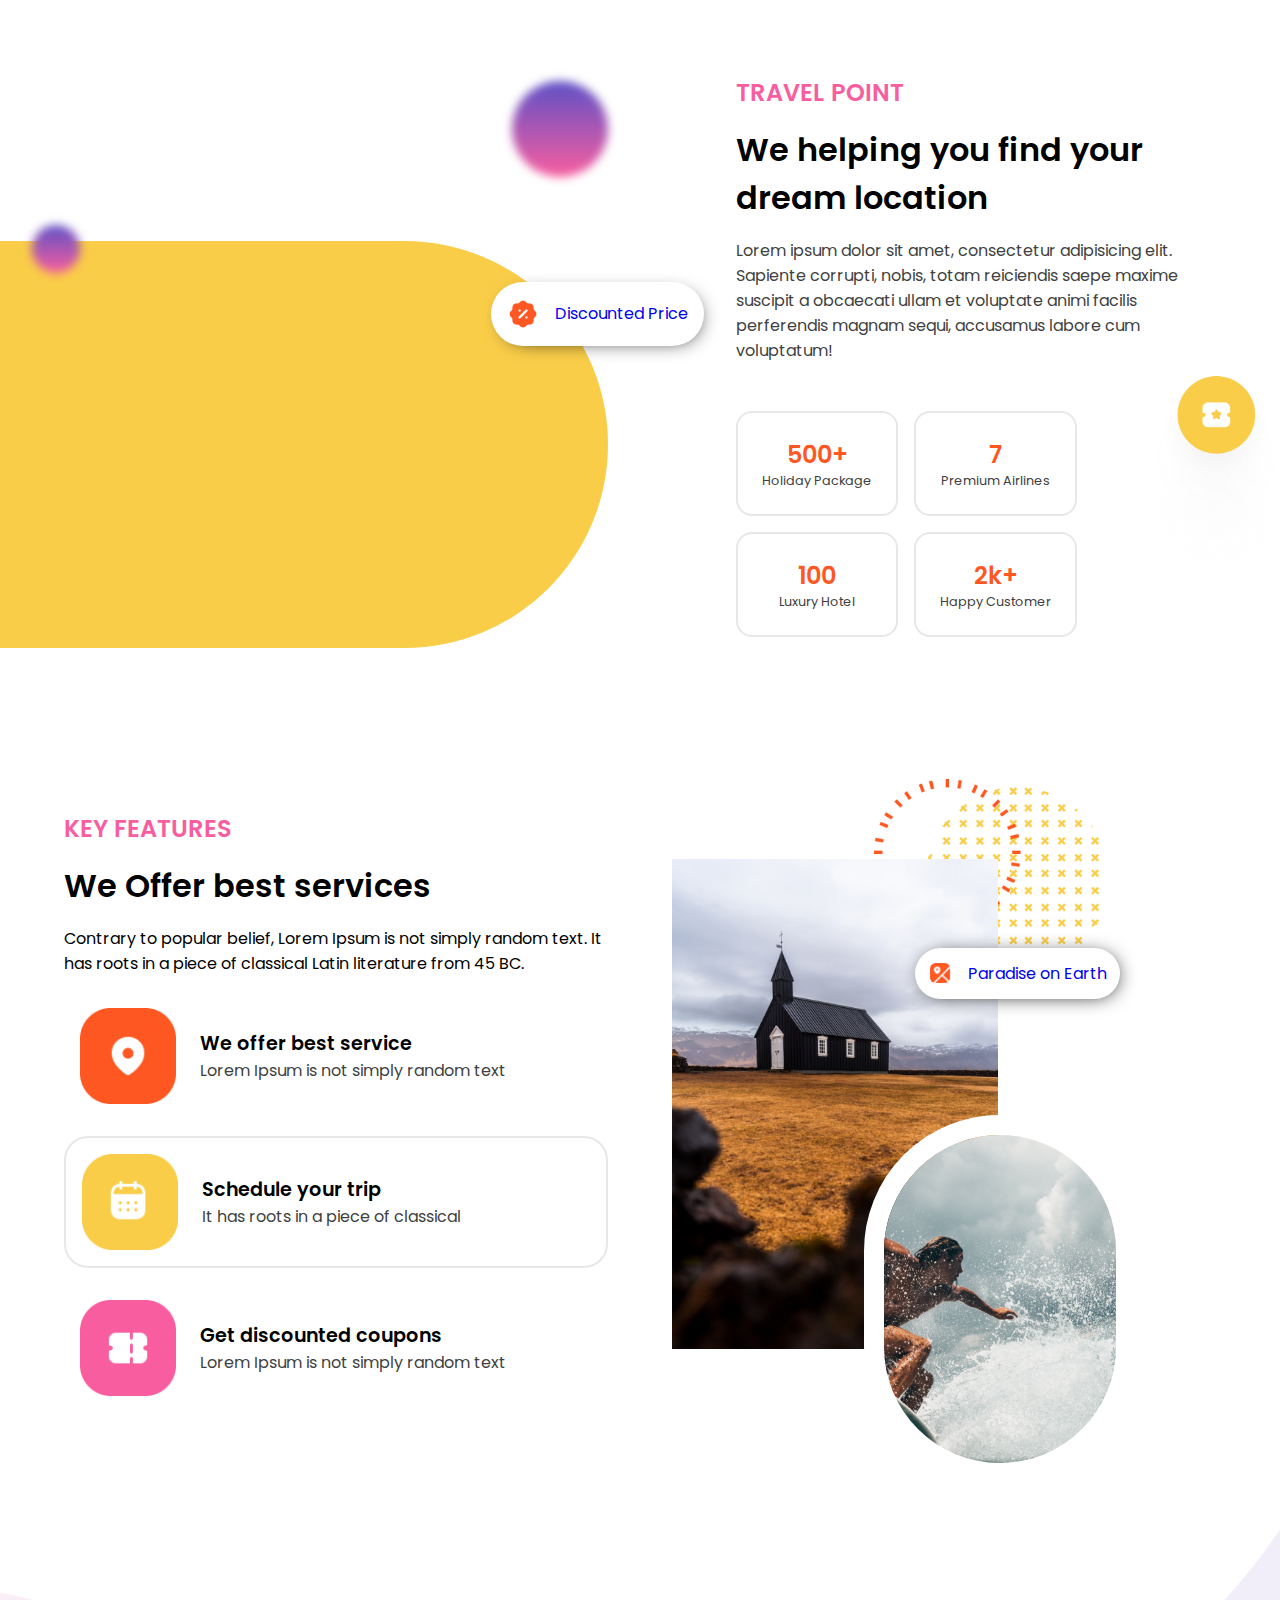
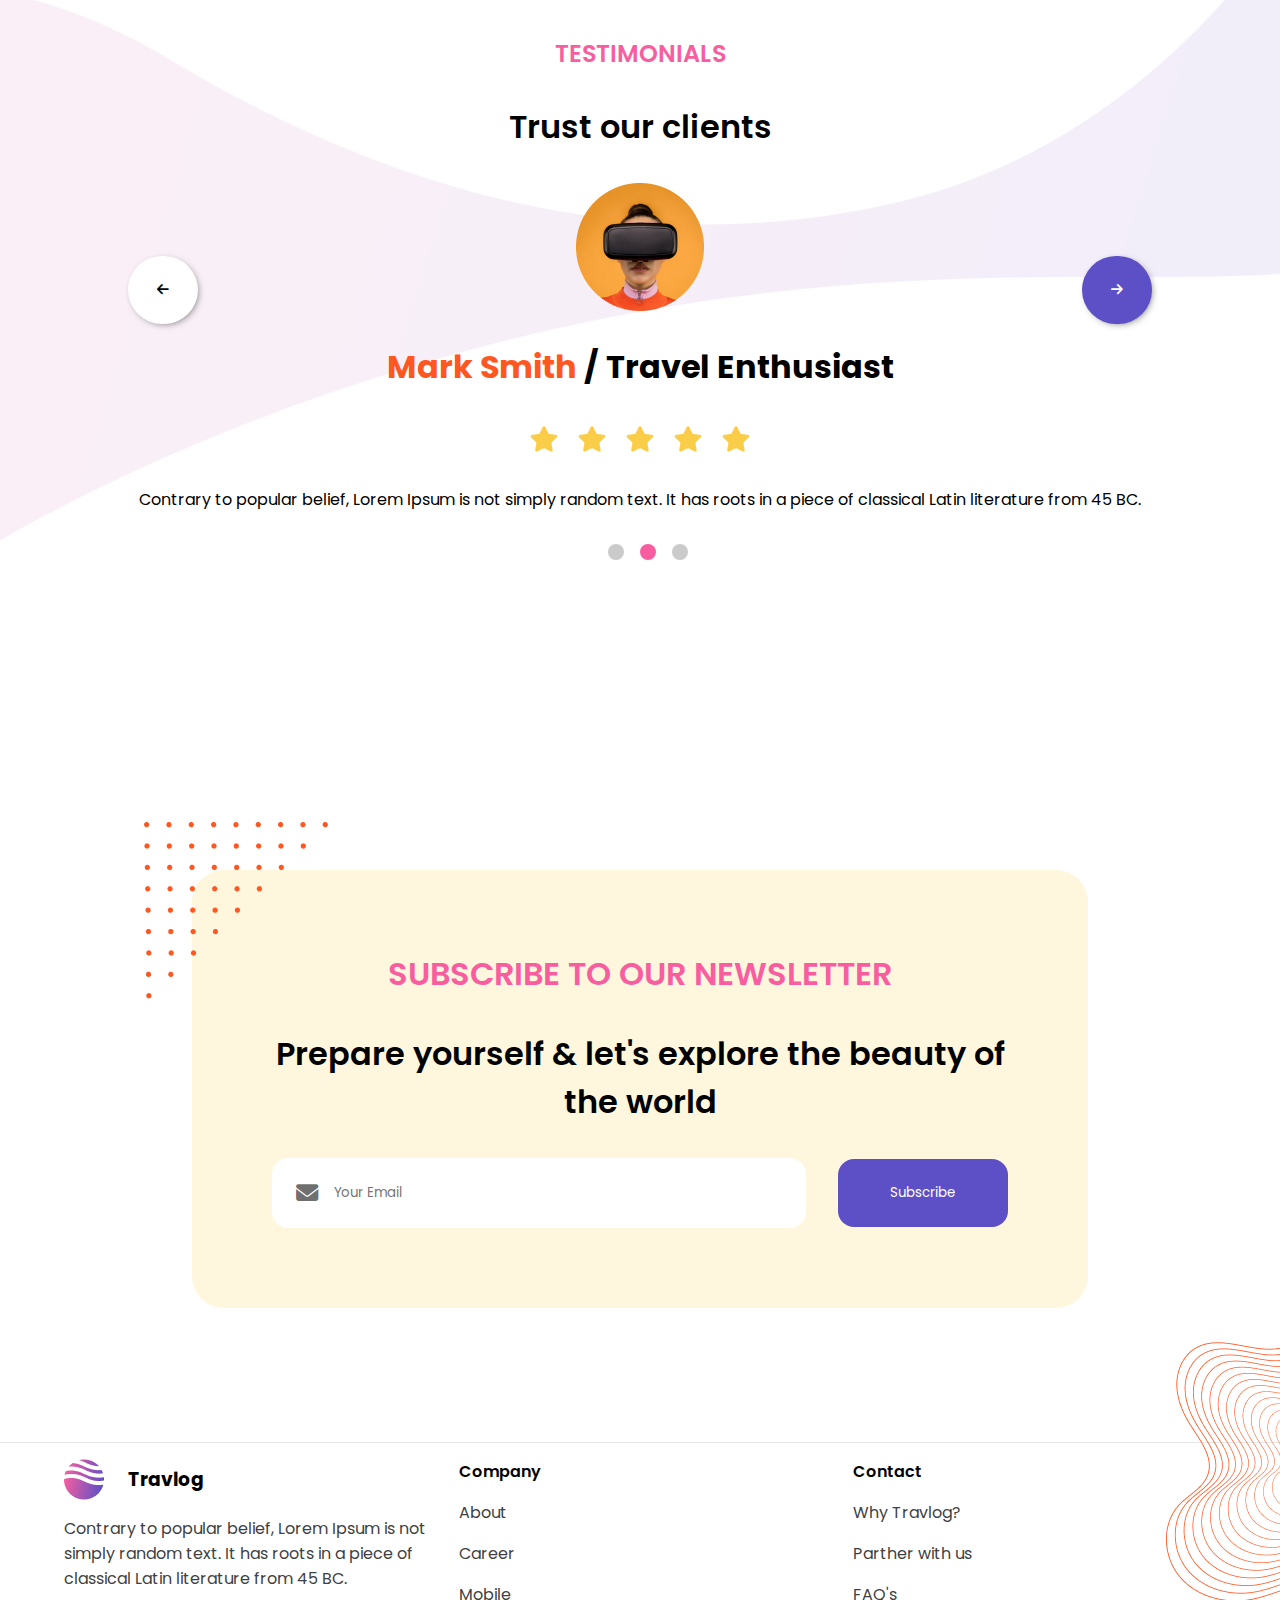
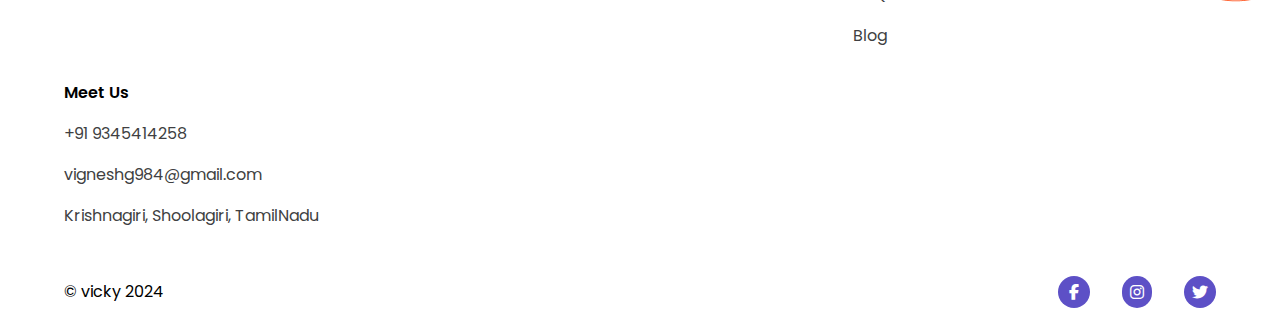
==== commit ff2a98f8: "js" ====
--- a/indext.html
+++ b/indext.html
@@ -33,7 +33,7 @@
         <section class="section1">
             <div class="left-side-content">
                 <a href="#" class="explore"><img src="images/work.png" alt=""> Explore the world!</a>
-                <h1>Traavel <span>top destination</span> of the world</h1>
+                <h1>Travel <span>top destination</span> of the world</h1>
                 <p>We always make our customer happy by providing as many choices as possible</p>
                 <div class="btns">
                     <a href="#">Get Started</a>
--- a/style.css
+++ b/style.css
@@ -113,6 +113,9 @@
     gap: 1rem;
     flex-direction: column;
     padding: 3rem 0;
+    transform: translateY(50%);
+    opacity: 0;
+    transition: 2s ease;
 }
 
 .section1 .explore {
@@ -170,6 +173,8 @@
 
 .section1 .right-side-content .layer {
     width: 100%;
+    scale: 0;
+    transition: 2s ease;
 }
 
 .section1 .right-side-content {
@@ -183,6 +188,8 @@
     left: 20%;
     width: 60%;
     gap: 1.5rem;
+    scale: 0;
+    transition: 2s ease;
 }
 
 .right-image-field {
@@ -259,6 +266,12 @@
     gap: 1rem;
     width: 100%;
     margin-top: 8rem;
+}
+
+.section2 img {
+    transform: translateX(-200%);
+    transition: 2s ease;
+    opacity: 0;
 }
 
 .section2 .start {
@@ -313,6 +326,9 @@
     gap: 3.5rem;
     border-radius: 1rem;
     box-shadow: 0 8px 50px -25px #00000055;
+    transform: translateX(200%);
+    transition: 2s ease;
+    opacity: 0;
 }
 
 .sec-card p {
@@ -905,9 +921,6 @@
     .section6-left-field .list .list-item img {
         width: 4rem;
     }
-    nav .list-items {
-        display: none;
-    }
 }
 
 
@@ -919,6 +932,10 @@
 
     .section1 .left-side-content {
         padding: 1rem 0;
+    }
+
+    nav .list-items {
+        display: none;
     }
 
     .section2 {
@@ -1036,4 +1053,12 @@
     .email-with-button button {
         width: 100%;
     }
-}+}
+
+
+
+
+
+
+
+/* ======================animation=========================== */
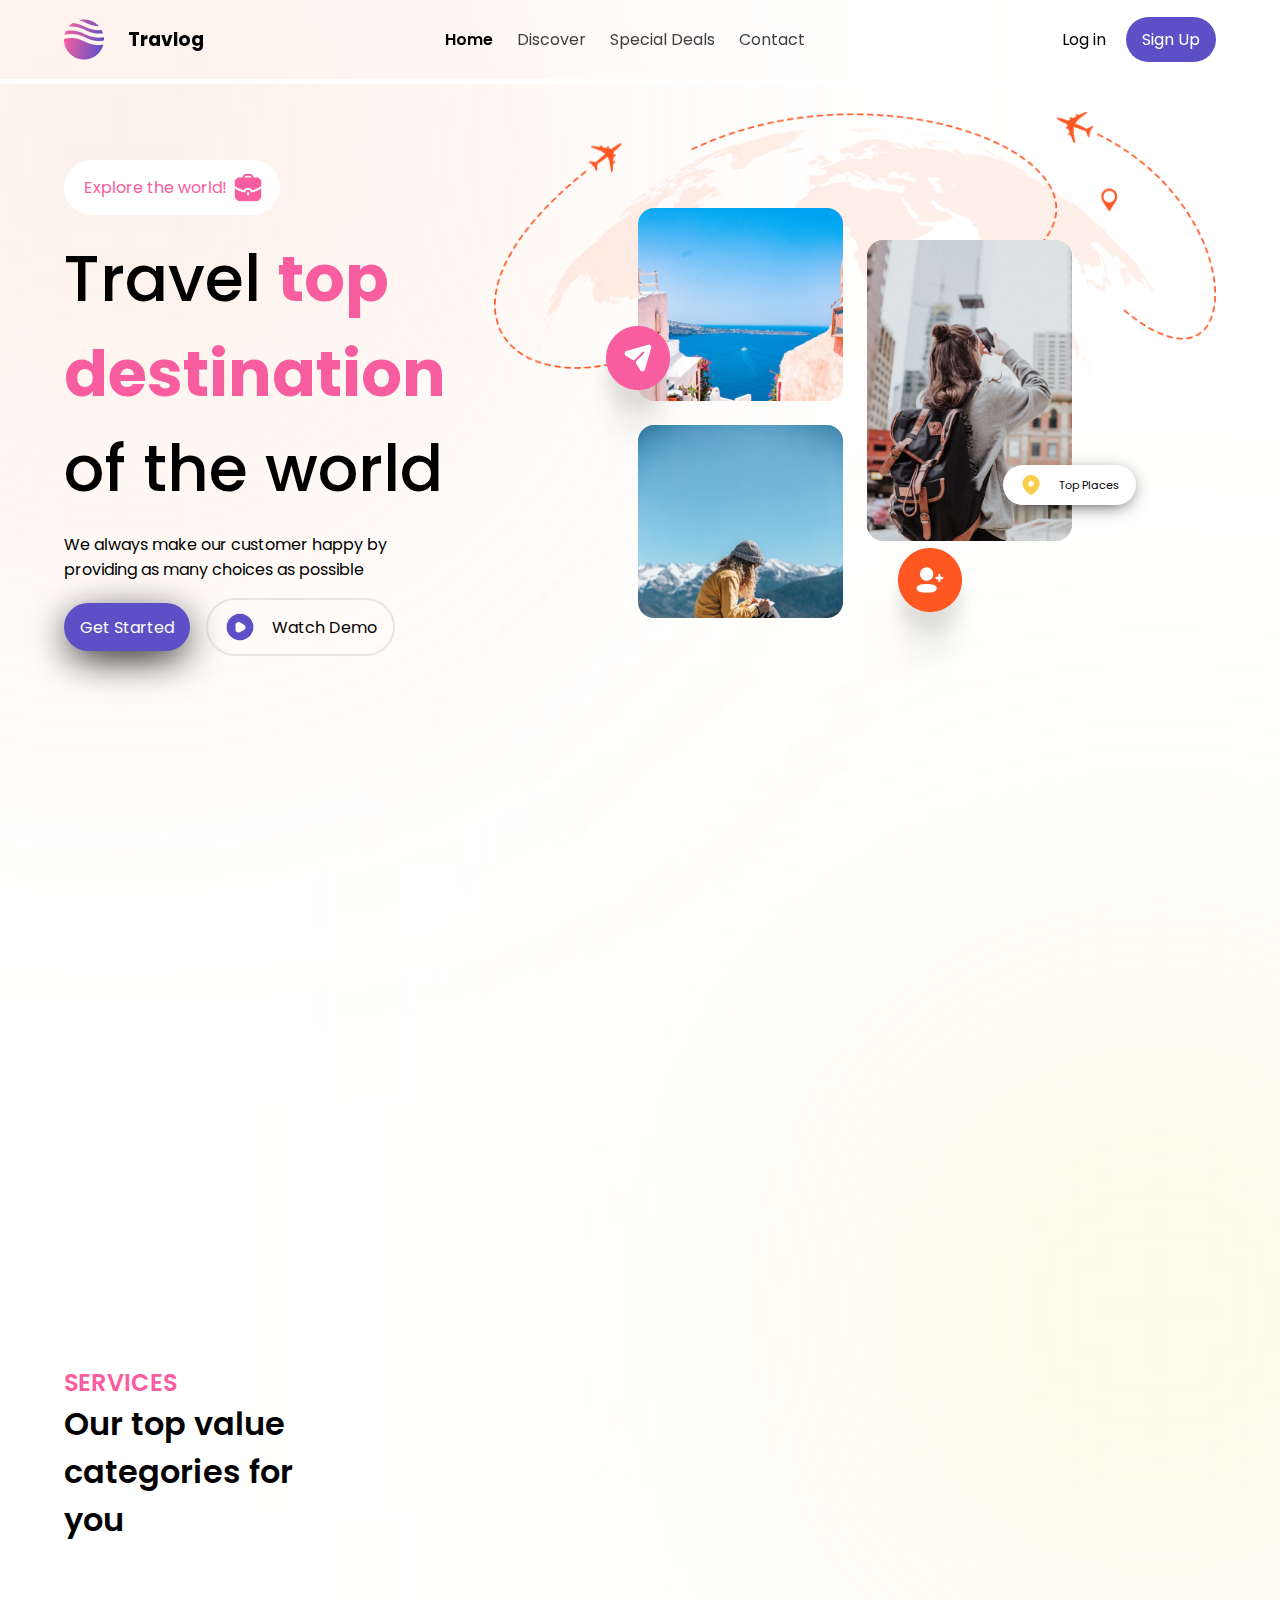
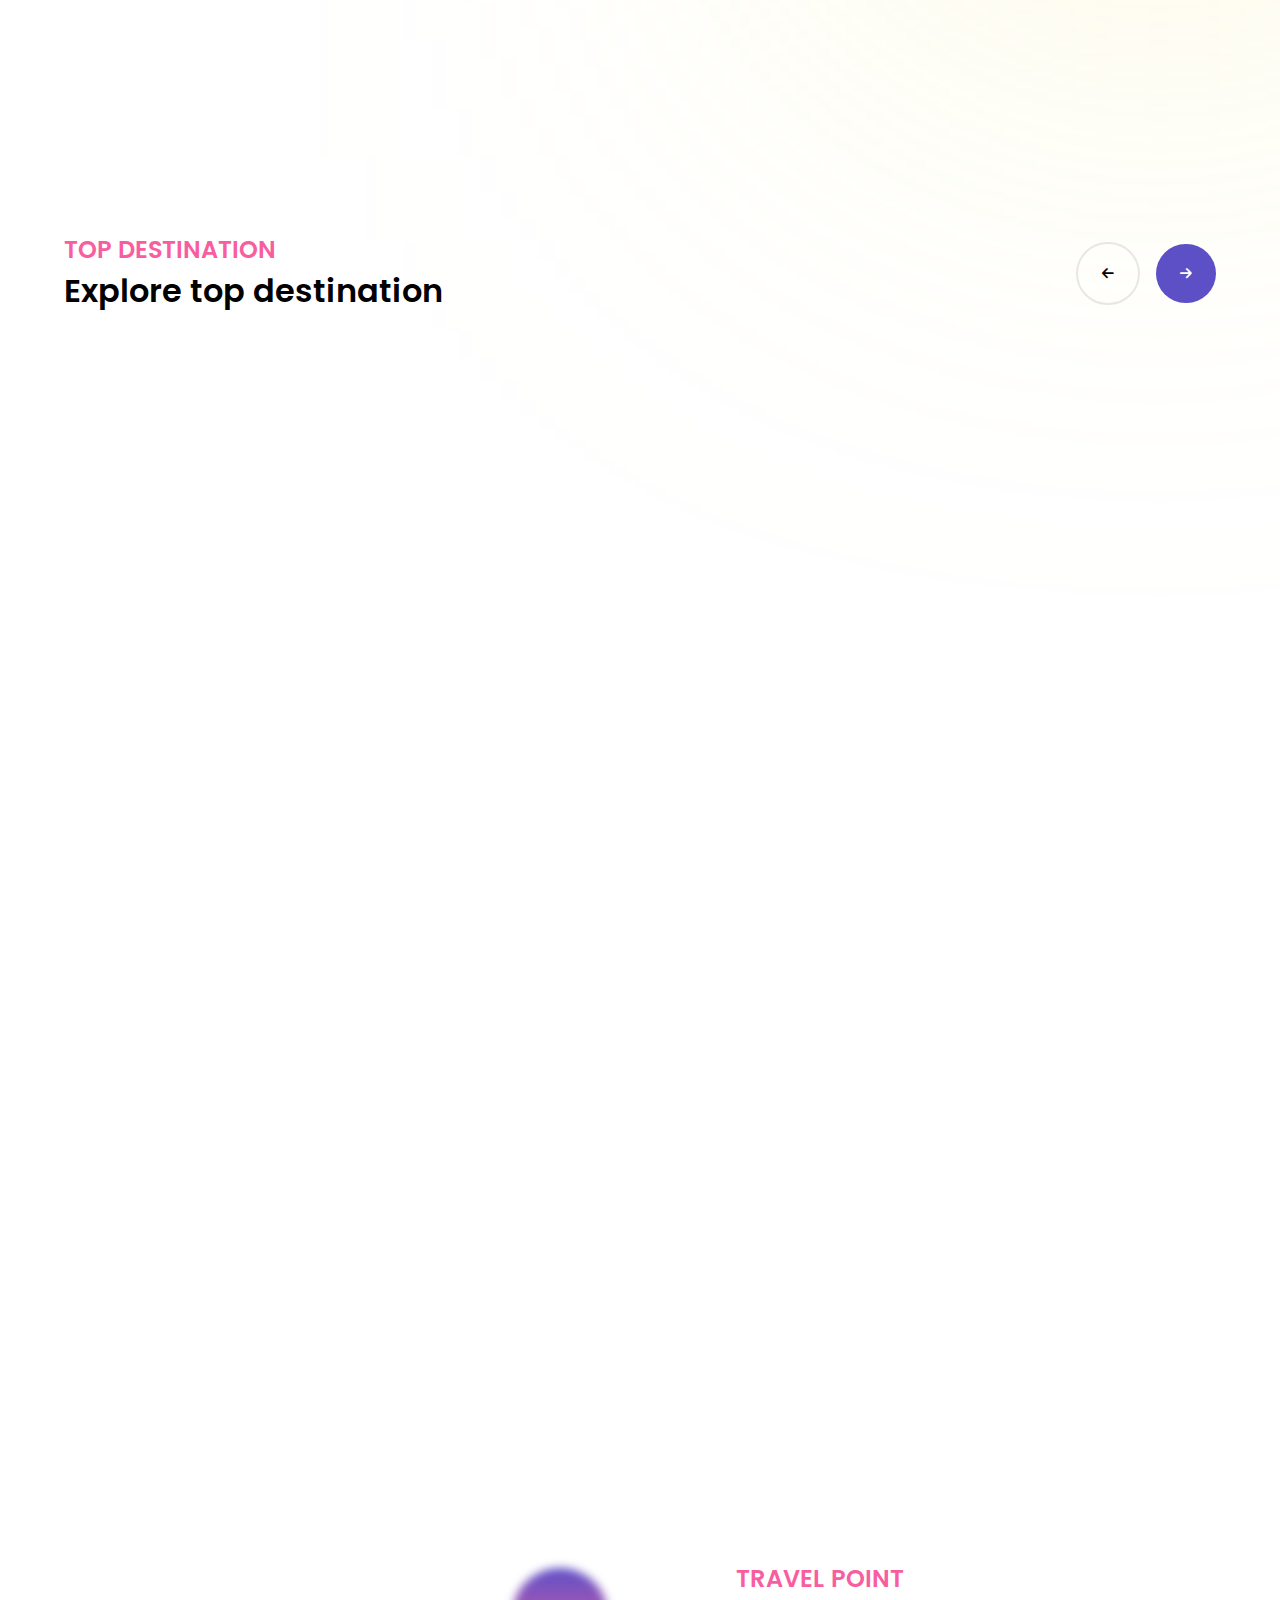
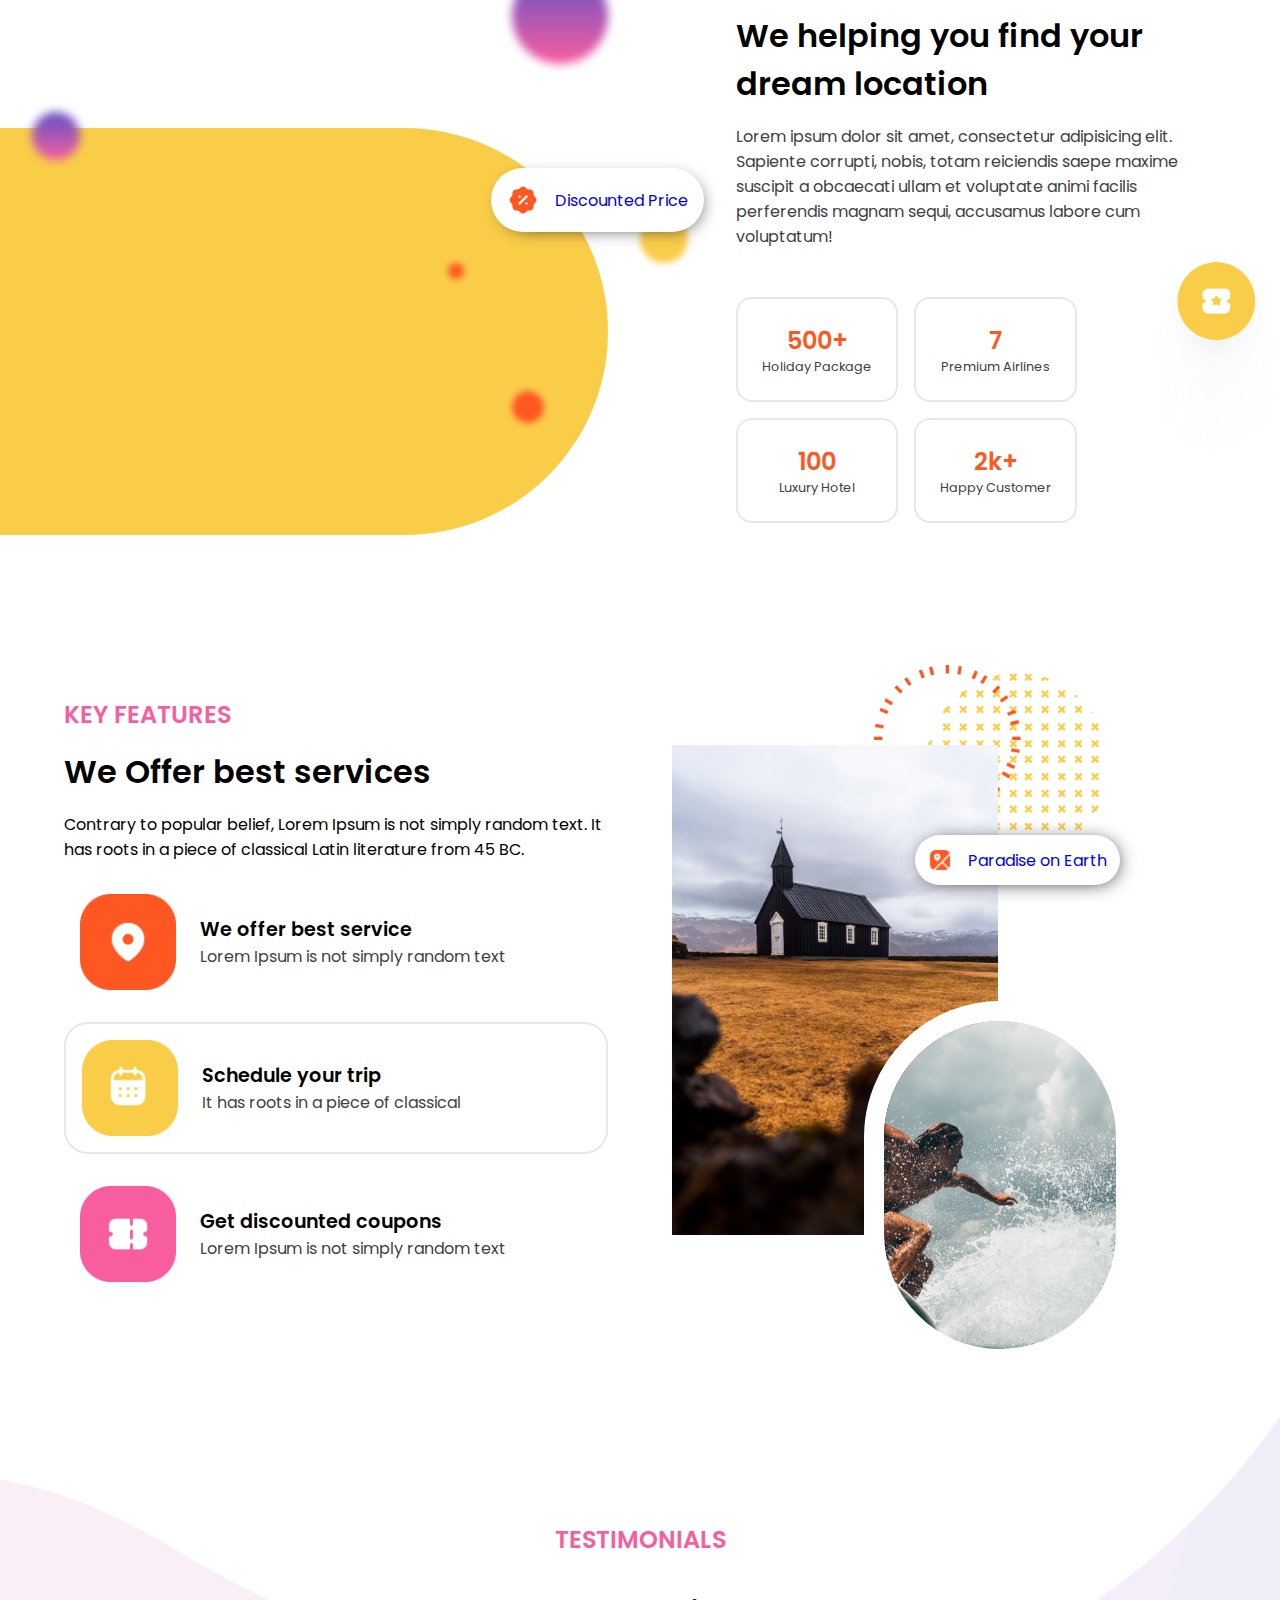
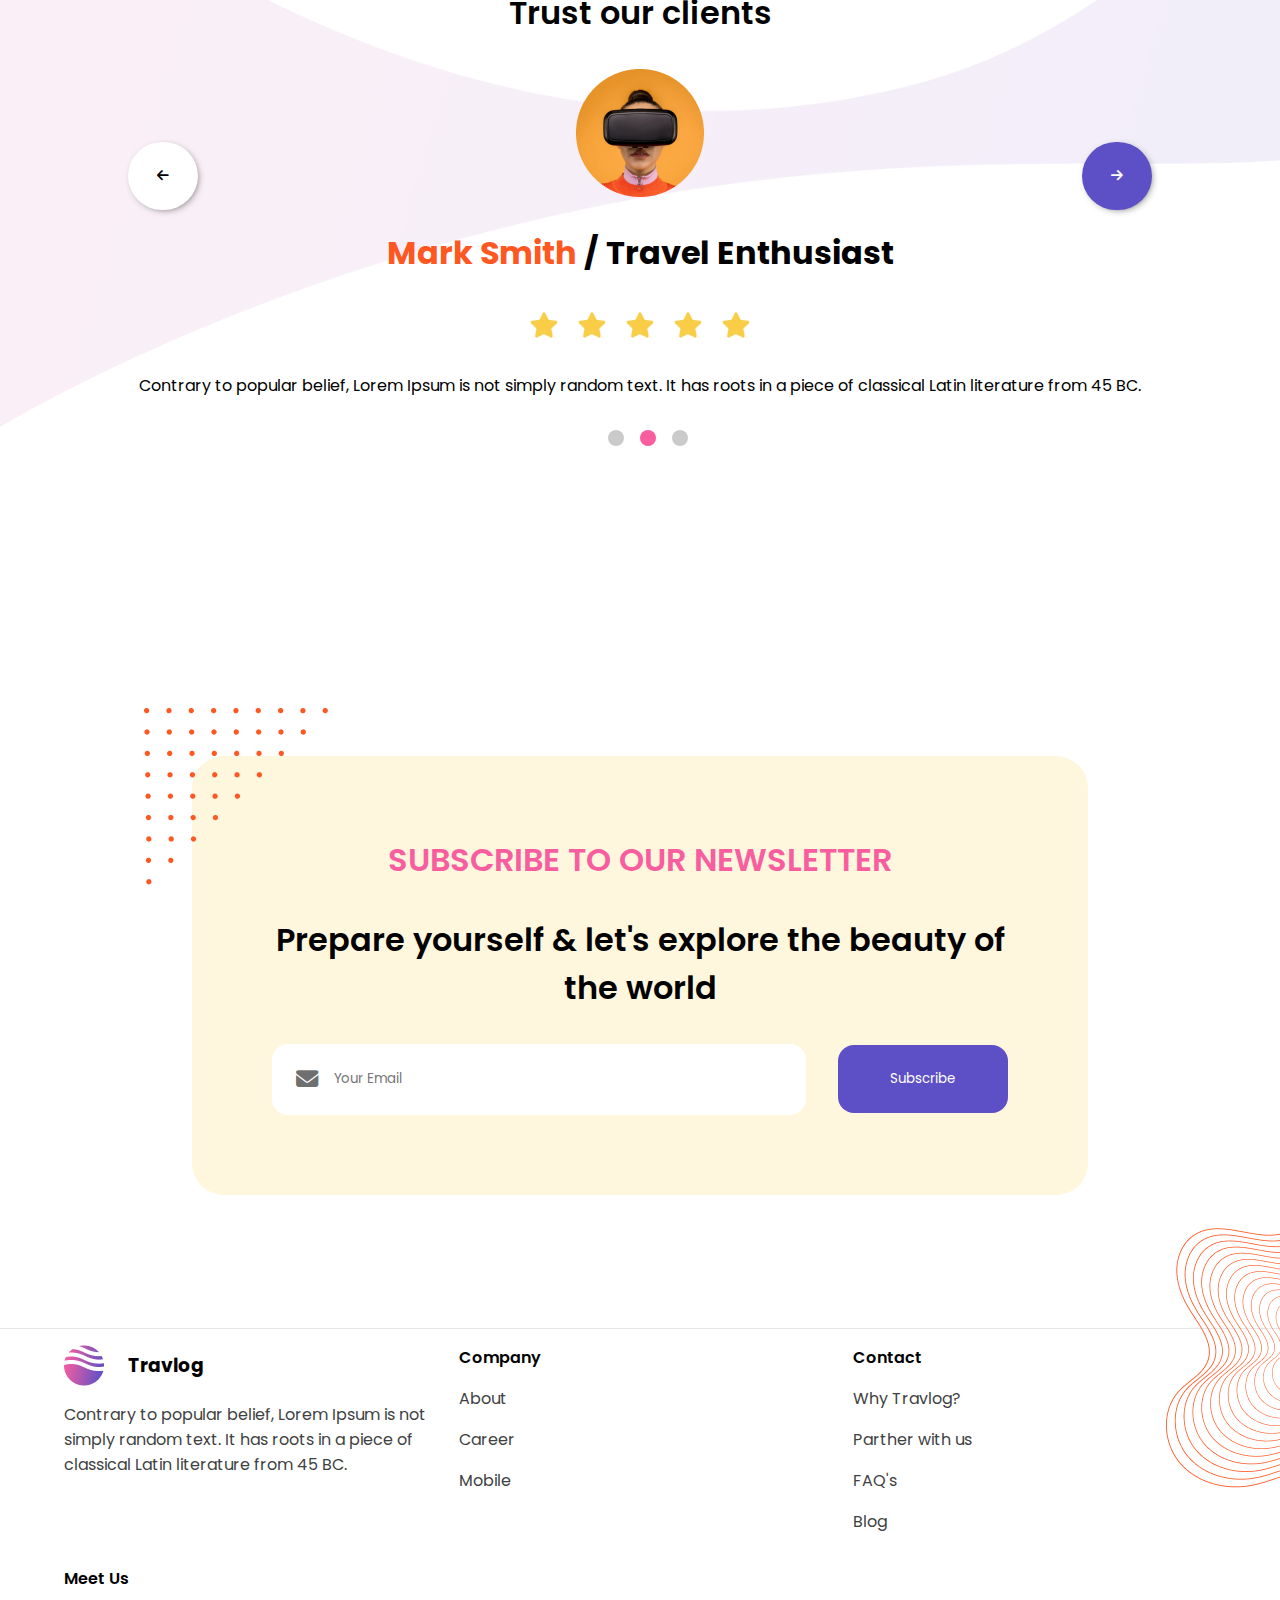
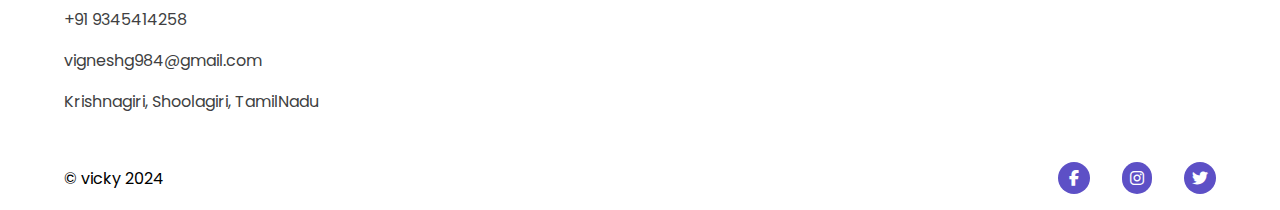
==== commit 6c0bc53c: "commit" ====
--- a/indext.html
+++ b/indext.html
@@ -13,22 +13,31 @@
 <body>
     <div class="container">
         <span class="oragne-gradient"></span>
-        <nav>
-            <div class="logo-filed">
-                <img src="images/logo.png" alt="">
-                <h3>Travlog</h3>
-            </div>
-            <ul class="list-items">
+        <div class="navbar">
+            <nav>
+                <div class="logo-filed">
+                    <i class="fa-solid fa-bars tab"></i>
+                    <img src="images/logo.png" alt="">
+                    <h3>Travlog</h3>
+                </div>
+                <ul class="list-items">
+                    <li>Home</li>
+                    <li>Discover</li>
+                    <li>Special Deals</li>
+                    <li>Contact</li>
+                </ul>
+                <div class="sign-in-sign-up-btn">
+                    <a href="#">Log in</a>
+                    <a href="#">Sign Up</a>
+                </div>
+            </nav>
+            <ul class="drop-list">
                 <li>Home</li>
                 <li>Discover</li>
                 <li>Special Deals</li>
                 <li>Contact</li>
             </ul>
-            <div class="sign-in-sign-up-btn">
-                <a href="#">Log in</a>
-                <a href="#">Sign Up</a>
-            </div>
-        </nav>
+        </div>
 
         <section class="section1">
             <div class="left-side-content">
@@ -116,10 +125,10 @@
                     <div class="details">
                         <span>
                             <h3>Paradise Beach, Bantayan Island</h3>
-                            <p>$550.16</p>
+                            <p class="cost">$550.16</p>
                         </span>
                         <p>Rome, Italy</p>
-                        <p class="rating">4.5 *</p>
+                        <p class="rating cost">4.8 *</p>
                     </div>
                 </div>
                 <div class="bt-card">
@@ -128,11 +137,11 @@
                     </div>
                     <div class="details">
                         <span>
-                            <h3>Paradise Beach, Bantayan Island</h3>
-                            <p>$550.16</p>
-                        </span>
-                        <p>Rome, Italy</p>
-                        <p class="rating">4.5 *</p>
+                            <h3>Ocean with full of Colors</h3>
+                            <p class="cost">$20.99</p>
+                        </span>
+                        <p>Maldives</p>
+                        <p class="rating cost">4.5 *</p>
                     </div>
                 </div>
                 <div class="bt-card">
@@ -141,24 +150,24 @@
                     </div>
                     <div class="details">
                         <span>
-                            <h3>Paradise Beach, Bantayan Island</h3>
-                            <p>$550.16</p>
-                        </span>
-                        <p>Rome, Italy</p>
-                        <p class="rating">4.5 *</p>
+                            <h3>Mountain View, Above the cloud</h3>
+                            <p class="cost">$150.99</p>
+                        </span>
+                        <p>United Arab Emeries</p>
+                        <p class="rating cost">5.0 *</p>
                     </div>
                 </div>
                 <div class="bt-card">
                     <div class="img-field">
-                        <img src="images/image (8).png" alt="">
+                        <img src="images/taj-mahal.png" alt="">
                     </div>
                     <div class="details">
                         <span>
-                            <h3>Paradise Beach, Bantayan Island</h3>
-                            <p>$550.16</p>
-                        </span>
-                        <p>Rome, Italy</p>
-                        <p class="rating">4.5 *</p>
+                            <h3>Taj Mahal</h3>
+                            <p class="cost">$1550.16</p>
+                        </span>
+                        <p>India</p>
+                        <p class="rating cost">4.5 *</p>
                     </div>
                 </div>
             </div>
@@ -174,7 +183,9 @@
                         Price</a>
                     <span class="gradient-color"></span>
                     <span class="gradient-color2"></span>
-
+                    <span class="orange"></span>
+                    <span class="orange orange2"></span>
+                    <span class="orange"></span>
                 </div>
             </div>
             <div class="section5-right-field">
@@ -300,7 +311,8 @@
                         <img src="images/logo.png" alt="">
                         <h3>Travlog</h3>
                     </div>
-                    <p>Contrary to popular belief, Lorem Ipsum is not simply random text. It has roots in a piece of classical Latin literature from 45 BC.</p>
+                    <p>Contrary to popular belief, Lorem Ipsum is not simply random text. It has roots in a piece of
+                        classical Latin literature from 45 BC.</p>
                 </div>
                 <div class="col">
                     <p>Company</p>
--- a/style.css
+++ b/style.css
@@ -35,17 +35,49 @@
 
 /* ========================nav============================= */
 
-nav {
-    width: 100%;
-    display: flex;
-    align-items: center;
-    justify-content: space-between;
-    padding: var(--padding);
-    position: sticky;
+.navbar {
+    border-bottom: 5px solid var(--white-color);
+    position: absolute;
     top: 0;
     backdrop-filter: blur(20px);
     z-index: 100;
-    border-bottom: 5px solid var(--white-color);
+    width: 100%;
+    position: fixed;
+}
+
+.navbar .tab {
+    font-size: 1.5rem;
+    cursor: pointer;
+    color: var(--grey-500);
+    display: none;
+}
+
+.navbar .drop-list {
+    display: flex;
+    flex-direction: column;
+    gap: 0.5rem;
+    list-style: none;
+    padding: var(--padding);
+    text-align: center;
+    display: none;
+}
+
+.drop-list li {
+    padding: 0.5rem;
+    border-radius: 5px;
+    cursor: pointer;
+}
+
+.drop-list li:hover {
+    background: #00000018;
+}
+
+nav {
+    width: 100%;
+    display: flex;
+    align-items: center;
+    justify-content: space-between;
+    padding: var(--padding);
 }
 
 nav ul,
@@ -106,6 +138,7 @@
     gap: 3rem;
     padding: var(--padding);
     height: 100vh;
+    padding-top: 7rem;
 }
 
 .section1 .left-side-content {
@@ -340,6 +373,10 @@
     color: var(--grey-500);
 }
 
+.cost {
+    font-weight: 600;
+}
+
 
 
 
@@ -393,6 +430,9 @@
 .bottom-container .bt-card {
     border-radius: 1rem;
     box-shadow: 0 4px 50px -25px rgba(0, 0, 0, 1);
+    transition: 2s ease;
+    transform: translateY(30%);
+    opacity: 0;
 }
 
 .bottom-container .bt-card img {
@@ -557,6 +597,35 @@
     top: -3rem;
     right: -6rem;
     width: 12rem;
+}
+
+.section5 .orange::before{
+    content: '';
+    width: 2rem;
+    height: 2rem;
+    background: var(--rating-color);
+    position: absolute;
+    border-radius: 10rem;
+    filter: blur(3px);
+    bottom: 7rem;
+    right: 4rem;
+
+}
+
+.section5 .orange:last-child:before{
+    bottom: 16rem;
+    right: 9rem;
+    width: 1rem;
+    height: 1rem;
+}
+
+.section5 .orange2::before{
+    bottom: 17rem;
+    right: -5rem;
+    width: 3rem;
+    height: 3rem;
+    z-index: -1;
+    background: var(--yellow-color);
 }
 
 
@@ -938,9 +1007,14 @@
         display: none;
     }
 
+    .navbar .tab {
+        display: block;
+    }
+
     .section2 {
-        margin-top: 20rem;
+        padding-top: 10rem;
         flex-wrap: wrap;
+        height: 100vh;
     }
 
     .section2 .start {
